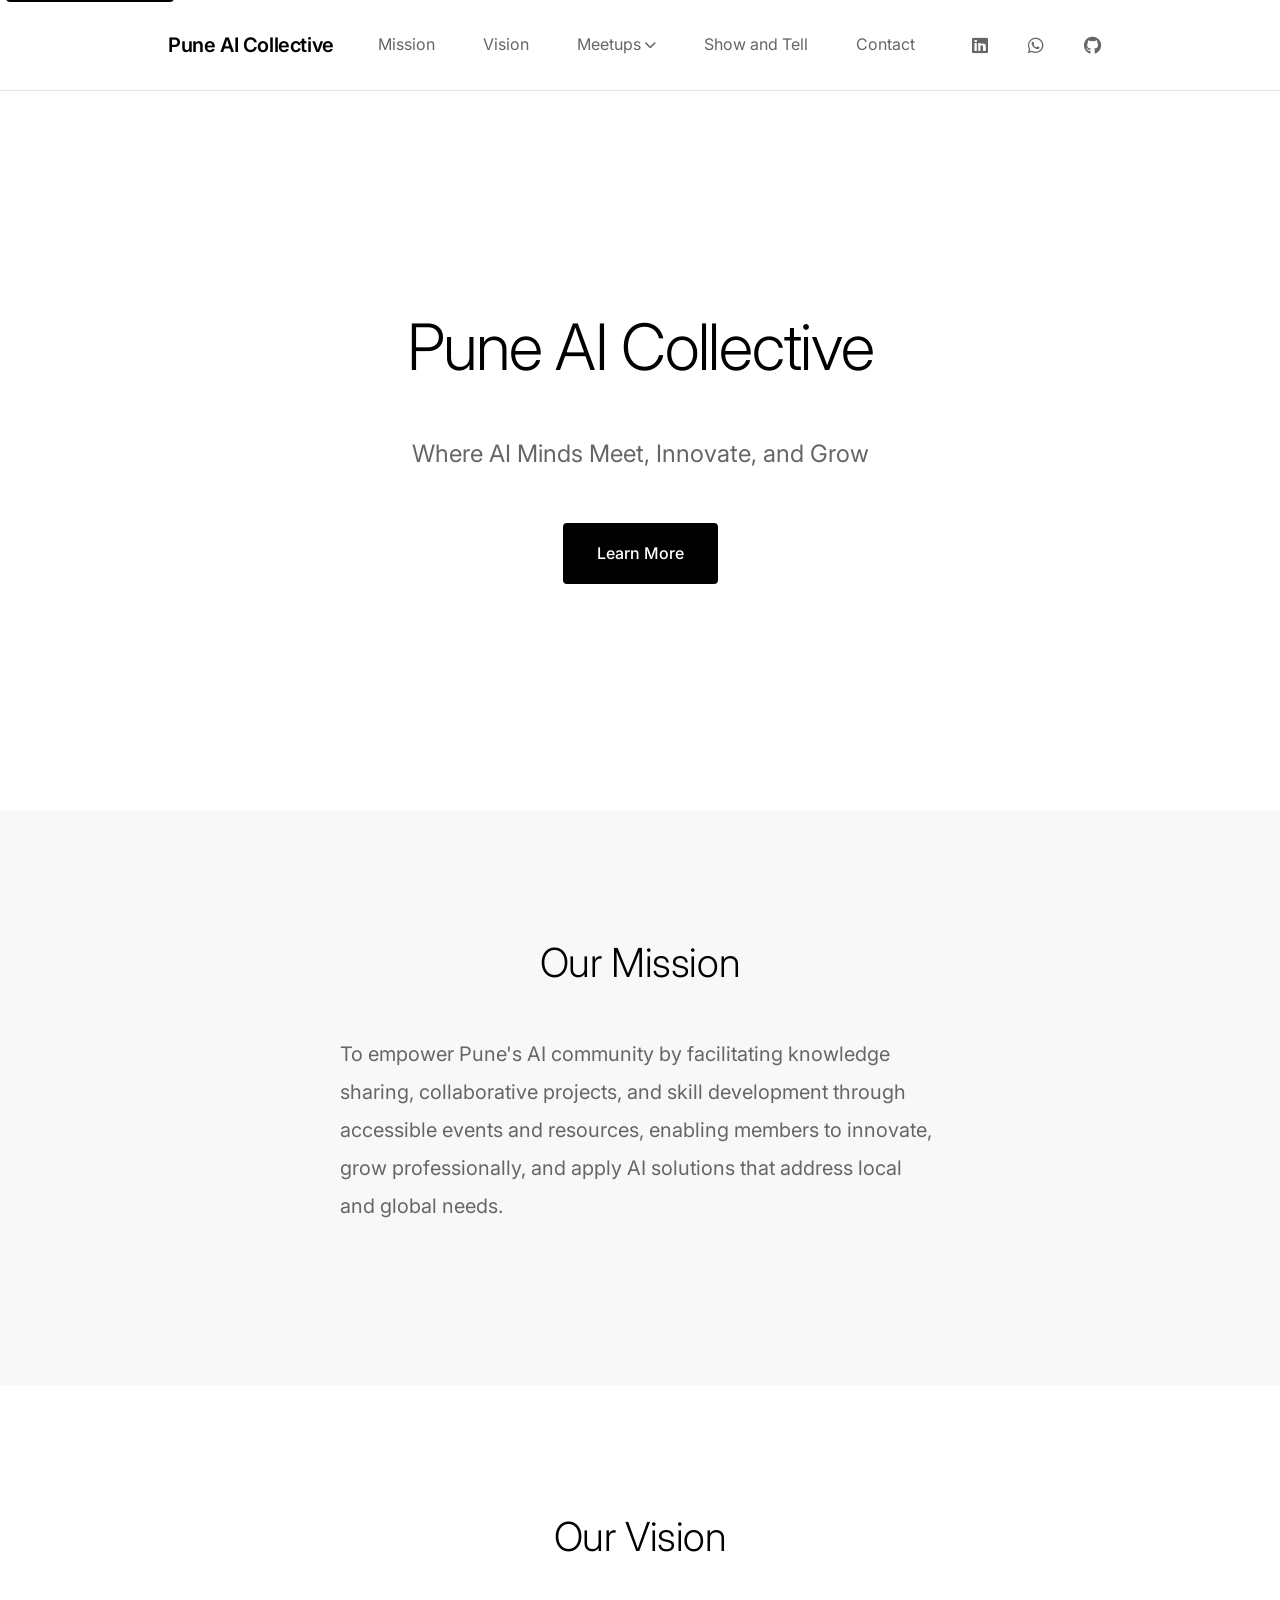
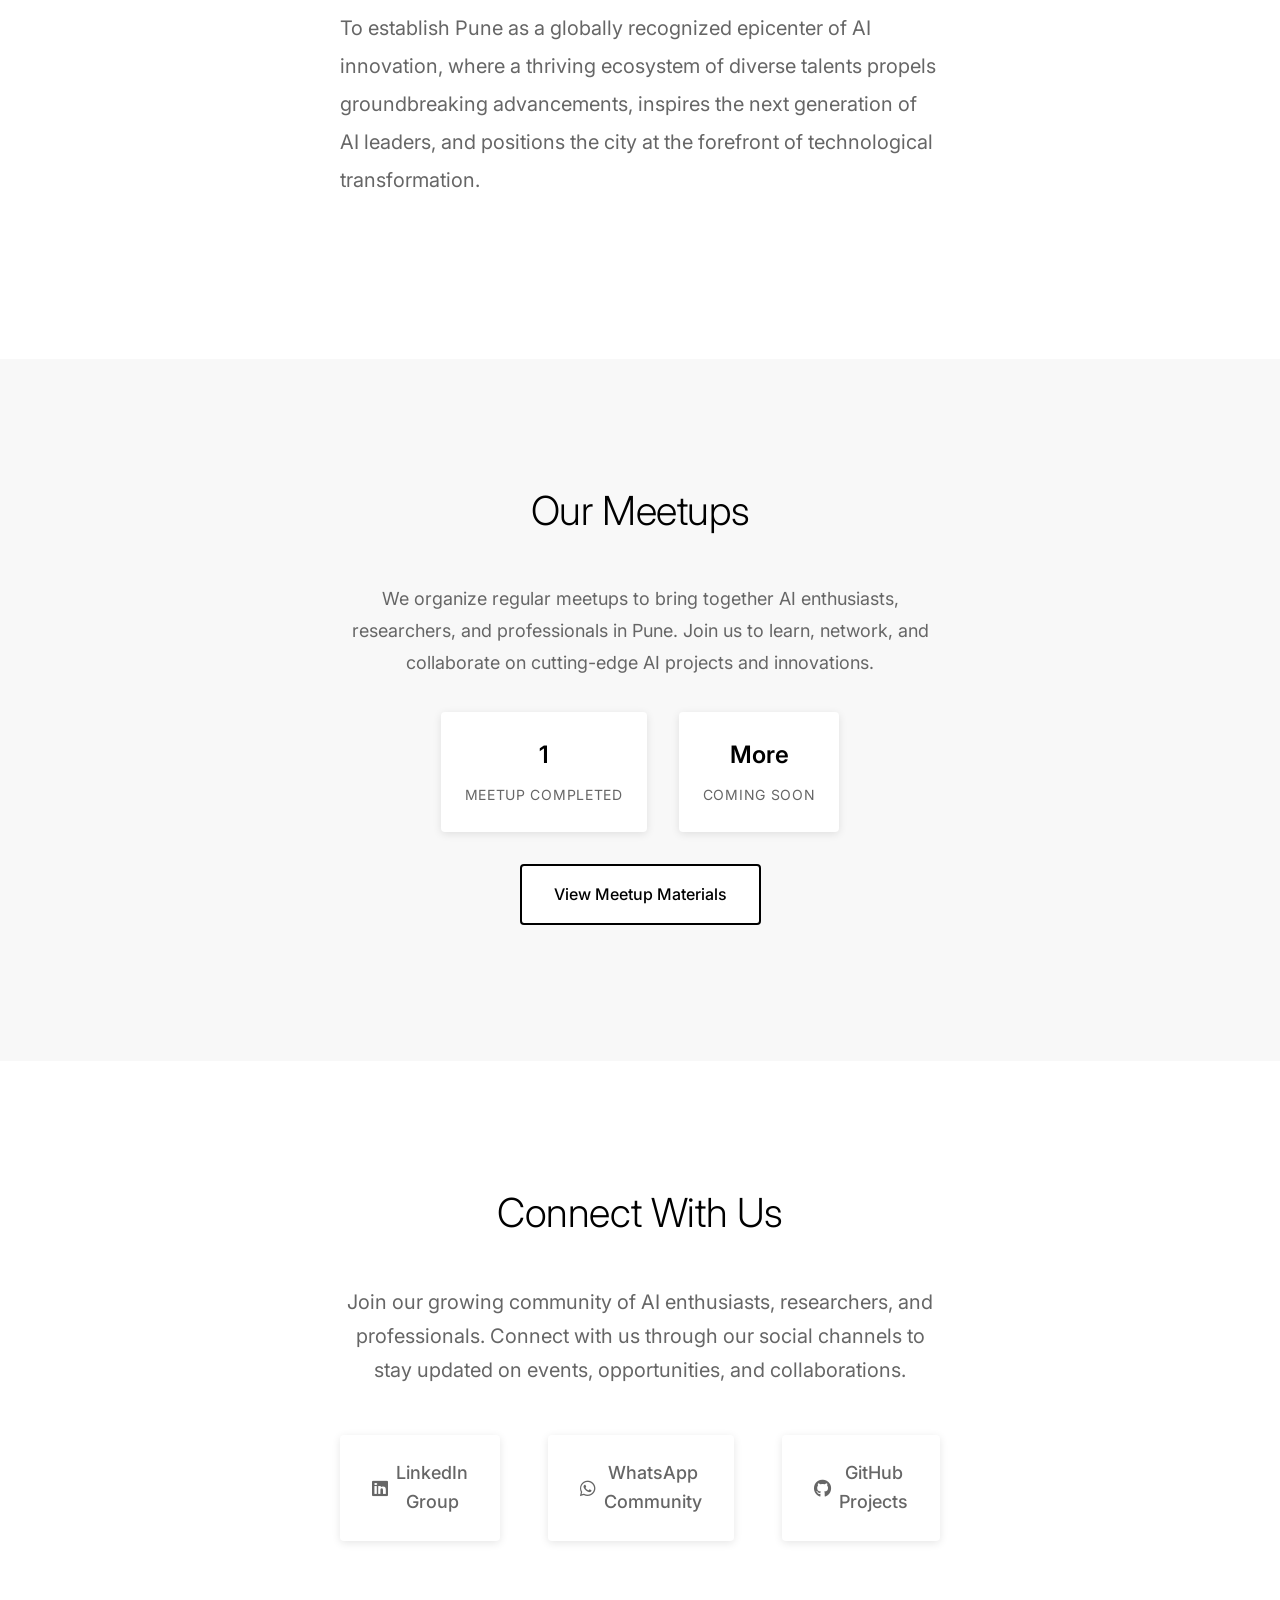
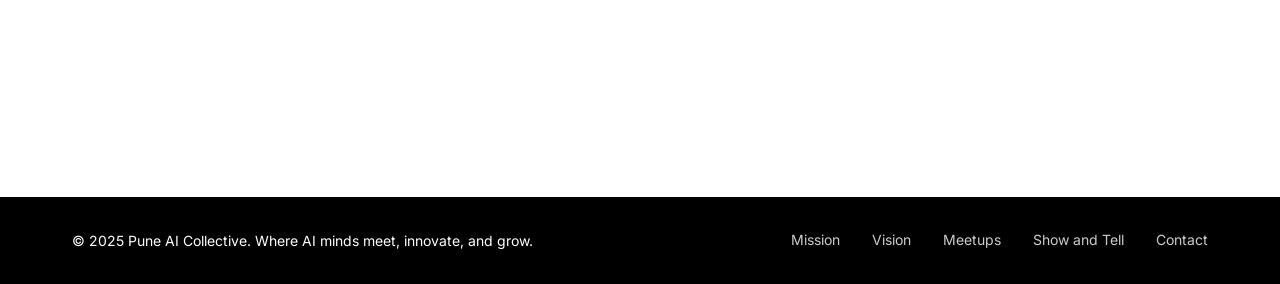
==== index.html @ 864fc9e3 "added show and tell form" ====
<!DOCTYPE html>
<html lang="en">
<head>
    <meta charset="UTF-8">
    <meta name="viewport" content="width=device-width, initial-scale=1.0">
    <title>Pune AI Collective - AI Innovation Community</title>
    <meta name="description" content="Pune AI Collective - Where AI minds meet, innovate, and grow. Join our community for knowledge sharing, collaborative projects, and skill development in artificial intelligence.">
    <meta name="keywords" content="AI, Artificial Intelligence, Pune, Community, Innovation, Technology, Machine Learning">
    <meta name="author" content="Pune AI Collective">
    
    <!-- Open Graph meta tags for social media sharing -->
    <meta property="og:title" content="Pune AI Collective - AI Innovation Community">
    <meta property="og:description" content="Where AI minds meet, innovate, and grow. Join Pune's AI community for knowledge sharing, collaborative projects, and skill development.">
    <meta property="og:type" content="website">
    <meta property="og:url" content="https://puneaicollective.org">
    
    <!-- Twitter Card meta tags -->
    <meta name="twitter:card" content="summary">
    <meta name="twitter:title" content="Pune AI Collective - AI Innovation Community">
    <meta name="twitter:description" content="Where AI minds meet, innovate, and grow. Join Pune's AI community for knowledge sharing, collaborative projects, and skill development.">
    
    <!-- Preconnect to external resources for performance -->
    <link rel="preconnect" href="https://fonts.googleapis.com">
    <link rel="preconnect" href="https://fonts.gstatic.com" crossorigin>
    <link rel="preconnect" href="https://cdnjs.cloudflare.com">
    
    <!-- Google Fonts - Helvetica-like typography -->
    <link href="https://fonts.googleapis.com/css2?family=Inter:wght@300;400;500;600&display=swap" rel="stylesheet">
    
    <!-- Font Awesome for social media icons -->
    <link rel="stylesheet" href="https://cdnjs.cloudflare.com/ajax/libs/font-awesome/6.0.0/css/all.min.css" 
          integrity="sha512-9usAa10IRO0HhonpyAIVpjrylPvoDwiPUiKdWk5t3PyolY1cOd4DSE0Ga+ri4AuTroPR5aQvXU9xC6qOPnzFeg==" 
          crossorigin="anonymous" referrerpolicy="no-referrer">
    
    <!-- Custom stylesheets -->
    <link rel="stylesheet" href="css/styles.css">
    <link rel="stylesheet" href="css/responsive.css">
    <link rel="stylesheet" href="css/animations.css">
</head>
<body>
    <!-- Skip to main content link for accessibility -->
    <a href="#main-content" class="skip-link">Skip to main content</a>
    
    <!-- Navigation -->
    <nav class="navbar" role="navigation" aria-label="Main navigation">
        <div class="nav-container">
            <div class="nav-brand">
                <a href="#home" class="nav-logo" aria-label="Pune AI Collective Home">
                    Pune AI Collective
                </a>
            </div>
            
            <!-- Mobile menu toggle -->
            <button class="mobile-menu-toggle" 
                    aria-label="Toggle mobile menu" 
                    aria-expanded="false"
                    aria-controls="nav-menu">
                <span class="hamburger-line"></span>
                <span class="hamburger-line"></span>
                <span class="hamburger-line"></span>
            </button>
            
            <!-- Navigation menu -->
            <ul class="nav-menu" id="nav-menu" role="menubar">
                <li class="nav-item" role="none">
                    <a href="#mission" class="nav-link" role="menuitem">Mission</a>
                </li>
                <li class="nav-item" role="none">
                    <a href="#vision" class="nav-link" role="menuitem">Vision</a>
                </li>
                <li class="nav-item has-dropdown" role="none">
                    <a href="#meetups" class="nav-link" role="menuitem" aria-expanded="false" aria-haspopup="true">
                        Meetups
                        <i class="fas fa-chevron-down dropdown-arrow" aria-hidden="true"></i>
                    </a>
                    <ul class="dropdown-menu" role="menu" aria-label="Meetups submenu">
                        <li class="dropdown-item" role="none">
                            <a href="#meetups" class="dropdown-link" role="menuitem">All Meetups</a>
                        </li>
                        <li class="dropdown-item" role="none">
                            <a href="assets/Monsoon-meetup-blog.pdf" class="dropdown-link" role="menuitem" target="_blank" rel="noopener noreferrer">
                                Monsoon Meetup Blog
                                <i class="fas fa-external-link-alt" aria-hidden="true"></i>
                            </a>
                        </li>
                    </ul>
                </li>
                <li class="nav-item" role="none">
                    <a href="show-and-tell.html" class="nav-link" role="menuitem">Show and Tell</a>
                </li>
                <li class="nav-item" role="none">
                    <a href="#contact" class="nav-link" role="menuitem">Contact</a>
                </li>
            </ul>
            
            <!-- Social media links -->
            <div class="social-icons" role="complementary" aria-label="Social media links">
                <a href="https://www.linkedin.com/groups/11802260/" 
                   target="_blank" 
                   rel="noopener noreferrer"
                   class="social-icon linkedin-icon" 
                   aria-label="Join our LinkedIn group (opens in new tab)">
                    <i class="fab fa-linkedin" aria-hidden="true"></i>
                </a>
                <a href="https://chat.whatsapp.com/JKVSE67goMv2baHH4RYkDl" 
                   target="_blank" 
                   rel="noopener noreferrer"
                   class="social-icon whatsapp-icon" 
                   aria-label="Join our WhatsApp group (opens in new tab)">
                    <i class="fab fa-whatsapp" aria-hidden="true"></i>
                </a>
                <a href="https://github.com/pune-ai-collective" 
                   target="_blank" 
                   rel="noopener noreferrer"
                   class="social-icon github-icon" 
                   aria-label="Visit our GitHub organization (opens in new tab)">
                    <i class="fab fa-github" aria-hidden="true"></i>
                </a>
            </div>
        </div>
    </nav>
    
    <!-- Main content -->
    <main id="main-content" role="main">
        <!-- Hero section -->
        <section class="hero-section" id="home" aria-labelledby="hero-heading">
            <div class="hero-container">
                <h1 id="hero-heading" class="hero-title">
                    Pune AI Collective
                </h1>
                <p class="hero-subtitle">
                    Where AI Minds Meet, Innovate, and Grow
                </p>
                <div class="hero-cta">
                    <a href="#mission" class="cta-button primary" aria-describedby="mission-description">
                        Learn More
                    </a>
                </div>
            </div>
        </section>
        
        <!-- Mission section -->
        <section class="content-section mission-section" id="mission" aria-labelledby="mission-heading">
            <div class="section-container">
                <header class="section-header">
                    <h2 id="mission-heading" class="section-title">Our Mission</h2>
                </header>
                <div class="section-content">
                    <p class="mission-text" id="mission-description">
                        To empower Pune's AI community by facilitating knowledge sharing, collaborative projects, and skill development through accessible events and resources, enabling members to innovate, grow professionally, and apply AI solutions that address local and global needs.
                    </p>
                </div>
            </div>
        </section>
        
        <!-- Vision section -->
        <section class="content-section vision-section" id="vision" aria-labelledby="vision-heading">
            <div class="section-container">
                <header class="section-header">
                    <h2 id="vision-heading" class="section-title">Our Vision</h2>
                </header>
                <div class="section-content">
                    <p class="vision-text">
                        To establish Pune as a globally recognized epicenter of AI innovation, where a thriving ecosystem of diverse talents propels groundbreaking advancements, inspires the next generation of AI leaders, and positions the city at the forefront of technological transformation.
                    </p>
                </div>
            </div>
        </section>
        
        <!-- Meetups section -->
        <section class="content-section meetups-section" id="meetups" aria-labelledby="meetups-heading">
            <div class="section-container">
                <header class="section-header">
                    <h2 id="meetups-heading" class="section-title">Our Meetups</h2>
                </header>
                <div class="section-content">
                    <p class="meetups-text">
                        We organize regular meetups to bring together AI enthusiasts, researchers, and professionals in Pune. Join us to learn, network, and collaborate on cutting-edge AI projects and innovations.
                    </p>
                    <div class="meetups-info">
                        <div class="meetup-stats">
                            <div class="stat-item">
                                <span class="stat-number">1</span>
                                <span class="stat-label">Meetup Completed</span>
                            </div>
                            <div class="stat-item">
                                <span class="stat-number">More</span>
                                <span class="stat-label">Coming Soon</span>
                            </div>
                        </div>
                        <div class="meetup-cta">
                            <a href="https://github.com/pune-ai-collective" 
                               target="_blank" 
                               rel="noopener noreferrer"
                               class="cta-button secondary" 
                               aria-label="View our meetup materials on GitHub (opens in new tab)">
                                View Meetup Materials
                            </a>
                        </div>
                    </div>
                </div>
            </div>
        </section>
        
        <!-- Contact section -->
        <section class="content-section contact-section" id="contact" aria-labelledby="contact-heading">
            <div class="section-container">
                <header class="section-header">
                    <h2 id="contact-heading" class="section-title">Connect With Us</h2>
                </header>
                <div class="section-content">
                    <p class="contact-text">
                        Join our growing community of AI enthusiasts, researchers, and professionals. Connect with us through our social channels to stay updated on events, opportunities, and collaborations.
                    </p>
                    <div class="contact-links">
                        <a href="https://www.linkedin.com/groups/11802260/" 
                           target="_blank" 
                           rel="noopener noreferrer"
                           class="contact-link linkedin-link" 
                           aria-label="Join our LinkedIn group (opens in new tab)">
                            <i class="fab fa-linkedin" aria-hidden="true"></i>
                            <span>LinkedIn Group</span>
                        </a>
                        <a href="https://chat.whatsapp.com/JKVSE67goMv2baHH4RYkDl" 
                           target="_blank" 
                           rel="noopener noreferrer"
                           class="contact-link whatsapp-link" 
                           aria-label="Join our WhatsApp group (opens in new tab)">
                            <i class="fab fa-whatsapp" aria-hidden="true"></i>
                            <span>WhatsApp Community</span>
                        </a>
                        <a href="https://github.com/pune-ai-collective" 
                           target="_blank" 
                           rel="noopener noreferrer"
                           class="contact-link github-link" 
                           aria-label="Visit our GitHub organization (opens in new tab)">
                            <i class="fab fa-github" aria-hidden="true"></i>
                            <span>GitHub Projects</span>
                        </a>
                    </div>
                </div>
            </div>
        </section>
    </main>
    
    <!-- Footer -->
    <footer class="site-footer" role="contentinfo">
        <div class="footer-container">
            <div class="footer-content">
                <p class="footer-text">
                    &copy; 2025 Pune AI Collective. Where AI minds meet, innovate, and grow.
                </p>
                <div class="footer-links">
                    <a href="#mission" class="footer-link">Mission</a>
                    <a href="#vision" class="footer-link">Vision</a>
                    <a href="#meetups" class="footer-link">Meetups</a>
                    <a href="show-and-tell.html" class="footer-link">Show and Tell</a>
                    <a href="#contact" class="footer-link">Contact</a>
                </div>
            </div>
        </div>
    </footer>
    
    <!-- JavaScript files loaded at end for performance -->
    <script src="js/main.js"></script>
    <script src="js/navigation.js"></script>
    <script src="js/social-integration.js"></script>
</body>
</html>
---- css/styles.css ----
/* Pune AI Collective - Main Stylesheet
   Inspired by Zara's minimalist design language
   Features: Clean lines, ample white space, Helvetica typography
*/

/* CSS Custom Properties for consistent theming */
:root {
    /* Colors - Zara-inspired neutral palette */
    --primary-color: #000000;
    --secondary-color: #666666;
    --background-color: #ffffff;
    --accent-color: #f8f8f8;
    --border-color: #e5e5e5;
    --text-light: #999999;
    
    /* Social media brand colors */
    --linkedin-color: #0077b5;
    --whatsapp-color: #25d366;
    
    /* Typography - Helvetica-inspired modern font stack */
    --font-primary: 'Inter', 'Helvetica Neue', Helvetica, Arial, sans-serif;
    --font-weight-light: 300;
    --font-weight-normal: 400;
    --font-weight-medium: 500;
    --font-weight-semibold: 600;
    
    /* Font sizes with modular scale */
    --font-size-small: 0.875rem;     /* 14px */
    --font-size-base: 1rem;          /* 16px */
    --font-size-large: 1.125rem;     /* 18px */
    --font-size-xl: 1.25rem;         /* 20px */
    --font-size-xxl: 1.5rem;         /* 24px */
    --font-size-hero: 2.5rem;        /* 40px */
    --font-size-title: 2rem;         /* 32px */
    
    /* Spacing with consistent rhythm */
    --spacing-xs: 0.25rem;    /* 4px */
    --spacing-sm: 0.5rem;     /* 8px */
    --spacing-md: 1rem;       /* 16px */
    --spacing-lg: 1.5rem;     /* 24px */
    --spacing-xl: 2rem;       /* 32px */
    --spacing-xxl: 3rem;      /* 48px */
    --spacing-huge: 4rem;     /* 64px */
    
    /* Layout and containers */
    --container-max-width: 1200px;
    --content-max-width: 800px;
    --border-radius: 0.25rem;
    --transition-speed: 0.3s;
    --transition-timing: cubic-bezier(0.4, 0, 0.2, 1);
    
    /* Z-index scale */
    --z-navigation: 100;
    --z-modal: 1000;
}

/* CSS Reset and Foundation */
*,
*::before,
*::after {
    margin: 0;
    padding: 0;
    box-sizing: border-box;
}

html {
    font-size: 16px;
    scroll-behavior: smooth;
    -webkit-text-size-adjust: 100%;
    -moz-text-size-adjust: 100%;
    text-size-adjust: 100%;
}

body {
    font-family: var(--font-primary);
    font-size: var(--font-size-base);
    font-weight: var(--font-weight-normal);
    line-height: 1.6;
    color: var(--primary-color);
    background-color: var(--background-color);
    -webkit-font-smoothing: antialiased;
    -moz-osx-font-smoothing: grayscale;
}

/* Skip link for accessibility */
.skip-link {
    position: absolute;
    top: -40px;
    left: 6px;
    background: var(--primary-color);
    color: var(--background-color);
    padding: 8px;
    text-decoration: none;
    z-index: var(--z-modal);
    border-radius: var(--border-radius);
}

.skip-link:focus {
    top: 6px;
}

/* Typography */
h1, h2, h3, h4, h5, h6 {
    font-weight: var(--font-weight-light);
    line-height: 1.2;
    margin-bottom: var(--spacing-md);
    color: var(--primary-color);
}

h1 {
    font-size: var(--font-size-hero);
    font-weight: var(--font-weight-light);
}

h2 {
    font-size: var(--font-size-title);
    font-weight: var(--font-weight-light);
}

p {
    margin-bottom: var(--spacing-md);
    color: var(--secondary-color);
    font-size: var(--font-size-large);
    line-height: 1.7;
}

/* Links */
a {
    color: var(--primary-color);
    text-decoration: none;
    transition: all var(--transition-speed) var(--transition-timing);
}

a:hover,
a:focus {
    color: var(--secondary-color);
}

/* Lists */
ul, ol {
    list-style: none;
}

/* Images */
img {
    max-width: 100%;
    height: auto;
    display: block;
}

/* Navigation */
.navbar {
    position: sticky;
    top: 0;
    background-color: var(--background-color);
    border-bottom: 1px solid var(--border-color);
    z-index: var(--z-navigation);
    padding: var(--spacing-md) 0;
}

.nav-container {
    max-width: var(--container-max-width);
    margin: 0 auto;
    padding: 0 var(--spacing-xl);
    display: flex;
    justify-content: space-between;
    align-items: center;
}

.nav-brand .nav-logo {
    font-size: var(--font-size-xl);
    font-weight: var(--font-weight-semibold);
    color: var(--primary-color);
    letter-spacing: -0.02em;
}

.nav-logo:hover,
.nav-logo:focus {
    color: var(--primary-color);
    opacity: 0.8;
}

/* Navigation menu */
.nav-menu {
    display: flex;
    align-items: center;
    gap: var(--spacing-xl);
}

.nav-link {
    font-size: var(--font-size-base);
    font-weight: var(--font-weight-normal);
    color: var(--secondary-color);
    padding: var(--spacing-sm) 0;
    position: relative;
    display: flex;
    align-items: center;
    gap: var(--spacing-xs);
}

.nav-link:hover,
.nav-link:focus,
.nav-link.active {
    color: var(--primary-color);
}

/* Dropdown navigation */
.nav-item.has-dropdown {
    position: relative;
}

.dropdown-arrow {
    font-size: 0.75rem;
    transition: transform var(--transition-speed) var(--transition-timing);
}

.nav-item.has-dropdown:hover .dropdown-arrow,
.nav-item.has-dropdown.active .dropdown-arrow {
    transform: rotate(180deg);
}

.dropdown-menu {
    position: absolute;
    top: 100%;
    left: 0;
    background-color: var(--background-color);
    border: 1px solid var(--border-color);
    border-radius: var(--border-radius);
    box-shadow: 0 4px 12px rgba(0, 0, 0, 0.15);
    min-width: 200px;
    z-index: 1000;
    opacity: 0;
    visibility: hidden;
    transform: translateY(-10px);
    transition: all var(--transition-speed) var(--transition-timing);
    padding: var(--spacing-sm) 0;
}

.nav-item.has-dropdown:hover .dropdown-menu,
.nav-item.has-dropdown.active .dropdown-menu {
    opacity: 1;
    visibility: visible;
    transform: translateY(0);
}

.dropdown-item {
    display: block;
}

.dropdown-link {
    display: flex;
    align-items: center;
    justify-content: space-between;
    padding: var(--spacing-sm) var(--spacing-md);
    color: var(--secondary-color);
    font-size: var(--font-size-base);
    text-decoration: none;
    transition: all var(--transition-speed) var(--transition-timing);
    border-bottom: 1px solid transparent;
}

.dropdown-link:hover,
.dropdown-link:focus {
    color: var(--primary-color);
    background-color: var(--accent-color);
}

.dropdown-link i {
    font-size: 0.75rem;
    opacity: 0.7;
}

/* Mobile menu toggle */
.mobile-menu-toggle {
    display: none;
    flex-direction: column;
    background: none;
    border: none;
    cursor: pointer;
    padding: var(--spacing-sm);
    gap: var(--spacing-xs);
}

.hamburger-line {
    width: 20px;
    height: 2px;
    background-color: var(--primary-color);
    transition: all var(--transition-speed) var(--transition-timing);
}

/* Social icons in navigation */
.social-icons {
    display: flex;
    align-items: center;
    gap: var(--spacing-md);
}

.social-icon {
    width: 40px;
    height: 40px;
    display: flex;
    align-items: center;
    justify-content: center;
    color: var(--secondary-color);
    font-size: var(--font-size-large);
    border-radius: var(--border-radius);
    transition: all var(--transition-speed) var(--transition-timing);
}

.social-icon:hover,
.social-icon:focus {
    transform: translateY(-2px);
}

.linkedin-icon:hover,
.linkedin-icon:focus {
    color: var(--linkedin-color);
}

.whatsapp-icon:hover,
.whatsapp-icon:focus {
    color: var(--whatsapp-color);
}

.github-icon:hover,
.github-icon:focus {
    color: #333333;
}

/* Main content layout */
main {
    min-height: calc(100vh - 200px);
}

/* Hero section */
.hero-section {
    padding: var(--spacing-huge) var(--spacing-xl);
    background-color: var(--background-color);
    text-align: center;
    min-height: 60vh;
    display: flex;
    align-items: center;
    justify-content: center;
}

.hero-container {
    max-width: var(--content-max-width);
    margin: 0 auto;
}

.hero-title {
    font-size: var(--font-size-hero);
    font-weight: var(--font-weight-light);
    color: var(--primary-color);
    margin-bottom: var(--spacing-lg);
    letter-spacing: -0.02em;
}

.hero-subtitle {
    font-size: var(--font-size-xl);
    color: var(--secondary-color);
    margin-bottom: var(--spacing-xl);
    font-weight: var(--font-weight-normal);
}

.hero-cta {
    margin-top: var(--spacing-xl);
}

.cta-button {
    display: inline-block;
    padding: var(--spacing-md) var(--spacing-xl);
    background-color: var(--primary-color);
    color: var(--background-color);
    font-size: var(--font-size-base);
    font-weight: var(--font-weight-medium);
    border-radius: var(--border-radius);
    transition: all var(--transition-speed) var(--transition-timing);
    border: 2px solid var(--primary-color);
}

.cta-button:hover,
.cta-button:focus {
    background-color: var(--background-color);
    color: var(--primary-color);
    transform: translateY(-1px);
    box-shadow: 0 4px 12px rgba(0, 0, 0, 0.1);
}

.cta-button.secondary {
    background-color: var(--background-color);
    color: var(--primary-color);
    border: 2px solid var(--primary-color);
}

.cta-button.secondary:hover,
.cta-button.secondary:focus {
    background-color: var(--primary-color);
    color: var(--background-color);
}

/* Content sections */
.content-section {
    padding: var(--spacing-huge) var(--spacing-xl);
}

.content-section:nth-child(even) {
    background-color: var(--accent-color);
}

.section-container {
    max-width: var(--content-max-width);
    margin: 0 auto;
    text-align: center;
}

.section-header {
    margin-bottom: var(--spacing-xl);
}

.section-title {
    font-size: var(--font-size-title);
    font-weight: var(--font-weight-light);
    color: var(--primary-color);
    margin-bottom: var(--spacing-lg);
    letter-spacing: -0.01em;
}

.section-content {
    max-width: 600px;
    margin: 0 auto;
}

/* Mission and Vision text styling */
.mission-text,
.vision-text {
    font-size: var(--font-size-large);
    line-height: 1.8;
    color: var(--secondary-color);
    text-align: left;
    margin-bottom: var(--spacing-xl);
}

/* Meetups text styling */
.meetups-text {
    font-size: var(--font-size-large);
    line-height: 1.8;
    color: var(--secondary-color);
    text-align: center;
    margin-bottom: var(--spacing-xl);
}

/* Meetup stats */
.meetups-info {
    margin-top: var(--spacing-xl);
}

.meetup-stats {
    display: flex;
    justify-content: center;
    gap: var(--spacing-xl);
    margin-bottom: var(--spacing-xl);
}

.stat-item {
    text-align: center;
    padding: var(--spacing-lg);
    background-color: var(--background-color);
    border-radius: var(--border-radius);
    box-shadow: 0 2px 8px rgba(0, 0, 0, 0.1);
    min-width: 120px;
}

.stat-number {
    display: block;
    font-size: var(--font-size-xxl);
    font-weight: var(--font-weight-semibold);
    color: var(--primary-color);
    margin-bottom: var(--spacing-sm);
}

.stat-label {
    font-size: var(--font-size-small);
    color: var(--secondary-color);
    text-transform: uppercase;
    letter-spacing: 0.05em;
}

.meetup-cta {
    text-align: center;
}

/* Contact section */
.contact-text {
    text-align: center;
    margin-bottom: var(--spacing-xl);
}

.contact-links {
    display: flex;
    justify-content: center;
    gap: var(--spacing-xl);
    margin-top: var(--spacing-xl);
}

.contact-link {
    display: flex;
    align-items: center;
    gap: var(--spacing-sm);
    padding: var(--spacing-md) var(--spacing-lg);
    background-color: var(--background-color);
    color: var(--secondary-color);
    border-radius: var(--border-radius);
    box-shadow: 0 2px 8px rgba(0, 0, 0, 0.1);
    transition: all var(--transition-speed) var(--transition-timing);
    font-weight: var(--font-weight-medium);
}

.contact-link:hover,
.contact-link:focus {
    transform: translateY(-2px);
    box-shadow: 0 4px 16px rgba(0, 0, 0, 0.15);
}

.linkedin-link:hover,
.linkedin-link:focus {
    color: var(--linkedin-color);
}

.whatsapp-link:hover,
.whatsapp-link:focus {
    color: var(--whatsapp-color);
}

.github-link:hover,
.github-link:focus {
    color: #333333;
}

/* Footer */
.site-footer {
    background-color: var(--primary-color);
    color: var(--background-color);
    padding: var(--spacing-xl);
    margin-top: var(--spacing-huge);
}

.footer-container {
    max-width: var(--container-max-width);
    margin: 0 auto;
    padding: 0 var(--spacing-xl);
}

.footer-content {
    display: flex;
    justify-content: space-between;
    align-items: center;
    flex-wrap: wrap;
    gap: var(--spacing-lg);
}

.footer-text {
    color: var(--background-color);
    font-size: var(--font-size-small);
    margin-bottom: 0;
}

.footer-links {
    display: flex;
    gap: var(--spacing-lg);
}

.footer-link {
    color: var(--background-color);
    font-size: var(--font-size-small);
    opacity: 0.8;
    transition: opacity var(--transition-speed) var(--transition-timing);
}

.footer-link:hover,
.footer-link:focus {
    color: var(--background-color);
    opacity: 1;
}

/* Focus styles for accessibility */
*:focus {
    outline: 2px solid var(--primary-color);
    outline-offset: 2px;
}

/* Print styles */
@media print {
    .navbar,
    .hero-cta,
    .contact-links,
    .social-icons,
    .site-footer {
        display: none;
    }
    
    .hero-section,
    .content-section {
        page-break-inside: avoid;
    }
    
    body {
        font-size: 12pt;
        line-height: 1.4;
    }
}
---- css/responsive.css ----
/* Pune AI Collective - Responsive Stylesheet
   Mobile-first approach with progressive enhancement
   Breakpoints: Mobile (320px+), Tablet (768px+), Desktop (1024px+), Large (1200px+)
*/

/* Base styles are mobile-first in styles.css */
/* This file contains media queries for larger screens */

/* Small mobile devices (320px and up) - Base styles handled in styles.css */

/* Large mobile devices and small tablets (480px and up) */
@media screen and (min-width: 30rem) {
    :root {
        --font-size-hero: 2.75rem;     /* Slightly larger hero text */
        --font-size-title: 2.25rem;    /* Larger section titles */
        --spacing-huge: 5rem;          /* More generous spacing */
    }
    
    .hero-title {
        font-size: var(--font-size-hero);
    }
    
    .section-title {
        font-size: var(--font-size-title);
    }
    
    .contact-links {
        flex-direction: row;
        justify-content: center;
        gap: var(--spacing-xl);
    }
}

/* Tablets (768px and up) */
@media screen and (min-width: 48rem) {
    :root {
        --font-size-hero: 3.5rem;      /* Large hero text */
        --font-size-title: 2.5rem;     /* Large section titles */
        --spacing-huge: 6rem;          /* Even more generous spacing */
    }
    
    /* Navigation adjustments for tablet */
    .nav-container {
        padding: 0 var(--spacing-xxl);
    }
    
    .nav-menu {
        gap: var(--spacing-xxl);
    }
    
    /* Hero section adjustments */
    .hero-section {
        padding: var(--spacing-huge) var(--spacing-xxl);
        min-height: 70vh;
    }
    
    .hero-title {
        font-size: var(--font-size-hero);
        margin-bottom: var(--spacing-xl);
    }
    
    /* Content sections */
    .content-section {
        padding: var(--spacing-huge) var(--spacing-xxl);
    }
    
    .section-container {
        max-width: 700px;
    }
    
    /* Mission and vision text - better typography for larger screens */
    .mission-text,
    .vision-text {
        font-size: var(--font-size-xl);
        line-height: 1.8;
    }
    
    /* Contact links - better spacing */
    .contact-links {
        gap: var(--spacing-xxl);
    }
    
    .contact-link {
        padding: var(--spacing-lg) var(--spacing-xl);
        font-size: var(--font-size-large);
    }
    
    /* Footer adjustments */
    .footer-content {
        justify-content: space-between;
        text-align: left;
    }
    
    .footer-links {
        gap: var(--spacing-xl);
    }
}

/* Small desktops (1024px and up) */
@media screen and (min-width: 64rem) {
    :root {
        --font-size-hero: 4rem;        /* Maximum hero text size */
        --spacing-huge: 8rem;          /* Maximum spacing */
    }
    
    /* Navigation for desktop */
    .navbar {
        padding: var(--spacing-lg) 0;
    }
    
    .nav-container {
        padding: 0 var(--spacing-huge);
    }
    
    /* Hero section for desktop */
    .hero-section {
        padding: var(--spacing-huge);
        min-height: 80vh;
    }
    
    .hero-container {
        max-width: var(--content-max-width);
    }
    
    .hero-title {
        font-size: var(--font-size-hero);
        margin-bottom: var(--spacing-xxl);
    }
    
    .hero-subtitle {
        font-size: var(--font-size-xxl);
        margin-bottom: var(--spacing-xxl);
    }
    
    /* Content sections for desktop */
    .content-section {
        padding: var(--spacing-huge);
    }
    
    .section-container {
        max-width: var(--content-max-width);
    }
    
    .section-header {
        margin-bottom: var(--spacing-xxl);
    }
    
    /* Enhanced typography for desktop */
    .mission-text,
    .vision-text {
        font-size: var(--font-size-xl);
        line-height: 1.9;
        max-width: 650px;
        margin-left: auto;
        margin-right: auto;
    }
    
    /* Better contact section layout */
    .contact-text {
        font-size: var(--font-size-xl);
        max-width: 600px;
        margin: 0 auto var(--spacing-xxl);
    }
    
    /* Enhanced hover effects for desktop */
    .cta-button:hover,
    .cta-button:focus {
        box-shadow: 0 6px 20px rgba(0, 0, 0, 0.15);
        transform: translateY(-2px);
    }
    
    .contact-link:hover,
    .contact-link:focus {
        box-shadow: 0 6px 24px rgba(0, 0, 0, 0.2);
        transform: translateY(-3px);
    }
}

/* Large desktops (1200px and up) */
@media screen and (min-width: 75rem) {
    /* Container adjustments for very large screens */
    .nav-container,
    .footer-container {
        max-width: var(--container-max-width);
    }
    
    /* Prevent hero from getting too large */
    .hero-section {
        max-width: 1400px;
        margin: 0 auto;
    }
    
    /* Content sections with better max-width */
    .section-container {
        max-width: 900px;
    }
    
    .mission-text,
    .vision-text {
        max-width: 700px;
    }
}

/* Ultra-wide screens (1600px and up) */
@media screen and (min-width: 100rem) {
    /* Prevent content from stretching too wide */
    .hero-section {
        max-width: 1600px;
    }
    
    .content-section {
        max-width: 1600px;
        margin: 0 auto;
    }
}

/* Mobile-specific adjustments */
@media screen and (max-width: 47.9375rem) {
    /* Hide desktop navigation, show mobile menu toggle */
    .mobile-menu-toggle {
        display: flex;
        z-index: calc(var(--z-navigation) + 1);
    }
    
    /* Mobile navigation menu */
    .nav-menu {
        position: fixed;
        top: 0;
        left: 0;
        width: 100%;
        height: 100vh;
        background-color: var(--background-color);
        flex-direction: column;
        justify-content: center;
        align-items: center;
        gap: var(--spacing-xxl);
        transform: translateX(-100%);
        transition: transform var(--transition-speed) var(--transition-timing);
        z-index: var(--z-navigation);
        border-right: 1px solid var(--border-color);
        overflow-y: auto;
        padding: var(--spacing-xxl) var(--spacing-lg);
    }
    
    .nav-menu.is-open {
        transform: translateX(0);
    }
    
    .nav-link {
        font-size: var(--font-size-xl);
        font-weight: var(--font-weight-medium);
    }

    /* Mobile dropdown handling */
    .nav-item.has-dropdown {
        width: 100%;
        text-align: center;
    }

    .dropdown-menu {
        position: static;
        width: 100%;
        background-color: var(--accent-color);
        border: none;
        box-shadow: none;
        transform: none;
        opacity: 0;
        visibility: hidden;
        max-height: 0;
        overflow: hidden;
        transition: all var(--transition-speed) var(--transition-timing);
        margin-top: var(--spacing-md);
    }

    .nav-item.has-dropdown.active .dropdown-menu,
    .nav-item.has-dropdown:hover .dropdown-menu {
        opacity: 1;
        visibility: visible;
        max-height: 200px;
        padding: var(--spacing-md) 0;
    }

    .dropdown-link {
        justify-content: center;
        gap: var(--spacing-sm);
        font-size: var(--font-size-large);
        padding: var(--spacing-md);
    }
    
    /* Adjust social icons for mobile */
    .social-icons {
        position: fixed;
        bottom: var(--spacing-xxl);
        left: 50%;
        transform: translateX(-50%);
        z-index: calc(var(--z-navigation) + 1);
        background-color: var(--background-color);
        padding: var(--spacing-md);
        border-radius: var(--border-radius);
        box-shadow: 0 4px 12px rgba(0, 0, 0, 0.15);
        opacity: 0;
        visibility: hidden;
        transition: all var(--transition-speed) var(--transition-timing);
    }
    
    .nav-menu.is-open ~ .social-icons {
        opacity: 1;
        visibility: visible;
    }
    
    /* Mobile hamburger animation */
    .mobile-menu-toggle[aria-expanded="true"] .hamburger-line:nth-child(1) {
        transform: translateY(6px) rotate(45deg);
    }
    
    .mobile-menu-toggle[aria-expanded="true"] .hamburger-line:nth-child(2) {
        opacity: 0;
    }
    
    .mobile-menu-toggle[aria-expanded="true"] .hamburger-line:nth-child(3) {
        transform: translateY(-6px) rotate(-45deg);
    }
    
    /* Mobile content adjustments */
    .hero-section {
        padding: var(--spacing-xxl) var(--spacing-lg);
        min-height: 50vh;
    }
    
    .content-section {
        padding: var(--spacing-xxl) var(--spacing-lg);
    }
    
    .section-container {
        max-width: none;
    }
    
    /* Mobile typography adjustments */
    .hero-title {
        font-size: 2.25rem;
        line-height: 1.1;
    }
    
    .hero-subtitle {
        font-size: var(--font-size-large);
    }
    
    .section-title {
        font-size: 1.75rem;
    }
    
    .mission-text,
    .vision-text {
        font-size: var(--font-size-base);
        text-align: center;
    }
    
    /* Mobile meetup stats */
    .meetup-stats {
        flex-direction: column;
        align-items: center;
        gap: var(--spacing-lg);
    }
    
    .stat-item {
        width: 100%;
        max-width: 200px;
    }

    /* Mobile contact links */
    .contact-links {
        flex-direction: column;
        align-items: center;
        gap: var(--spacing-lg);
    }
    
    .contact-link {
        width: 100%;
        max-width: 280px;
        justify-content: center;
        padding: var(--spacing-lg);
    }
    
    /* Mobile footer */
    .footer-content {
        flex-direction: column;
        text-align: center;
        gap: var(--spacing-md);
    }
    
    .footer-links {
        justify-content: center;
        gap: var(--spacing-md);
    }
}

/* High DPI / Retina displays */
@media screen and (-webkit-min-device-pixel-ratio: 2),
       screen and (min-resolution: 192dpi),
       screen and (min-resolution: 2dppx) {
    /* Enhanced font smoothing for high DPI displays */
    body {
        -webkit-font-smoothing: antialiased;
        -moz-osx-font-smoothing: grayscale;
    }
}

/* Reduced motion preference */
@media (prefers-reduced-motion: reduce) {
    html {
        scroll-behavior: auto;
    }
    
    *,
    *::before,
    *::after {
        animation-duration: 0.01ms !important;
        animation-iteration-count: 1 !important;
        transition-duration: 0.01ms !important;
        scroll-behavior: auto !important;
    }
    
    /* Remove transforms that might cause motion */
    .social-icon:hover,
    .social-icon:focus,
    .cta-button:hover,
    .cta-button:focus,
    .contact-link:hover,
    .contact-link:focus {
        transform: none;
    }
}

/* Dark mode support (if system preference) */
@media (prefers-color-scheme: dark) {
    :root {
        --primary-color: #ffffff;
        --secondary-color: #cccccc;
        --background-color: #1a1a1a;
        --accent-color: #2a2a2a;
        --border-color: #333333;
        --text-light: #888888;
    }
    
    .navbar {
        border-bottom-color: var(--border-color);
    }
    
    .skip-link {
        background: var(--background-color);
        color: var(--primary-color);
    }
    
    .site-footer {
        background-color: #000000;
    }
}

/* Print-specific responsive adjustments */
@media print {
    /* Ensure good print layout regardless of screen size */
    .hero-section,
    .content-section {
        padding: 1rem;
        max-width: none;
    }
    
    .nav-container,
    .section-container,
    .footer-container {
        max-width: none;
        padding: 0;
    }
    
    .hero-title {
        font-size: 2rem;
    }
    
    .section-title {
        font-size: 1.5rem;
    }
    
    .mission-text,
    .vision-text {
        font-size: 1rem;
        line-height: 1.5;
    }
}
---- css/animations.css ----
/* Pune AI Collective - Animations Stylesheet
   Subtle animations and transitions inspired by Zara's minimalist approach
   Performance-first: using transform and opacity only for smooth animations
*/

/* Animation variables */
:root {
    /* Timing functions */
    --ease-out-quart: cubic-bezier(0.25, 1, 0.5, 1);
    --ease-in-out-quart: cubic-bezier(0.76, 0, 0.24, 1);
    --ease-out-expo: cubic-bezier(0.19, 1, 0.22, 1);
    
    /* Animation durations */
    --duration-fast: 0.15s;
    --duration-normal: 0.3s;
    --duration-slow: 0.5s;
    
    /* Animation delays for staggered effects */
    --delay-1: 0.1s;
    --delay-2: 0.2s;
    --delay-3: 0.3s;
}

/* Base animation setup - smooth transitions for interactive elements */
a,
button,
.social-icon,
.nav-link,
.cta-button,
.contact-link {
    transition: all var(--duration-normal) var(--ease-out-quart);
}

/* Page load animations */
.hero-section {
    animation: fadeInUp var(--duration-slow) var(--ease-out-expo) forwards;
}

.hero-title {
    animation: fadeInUp var(--duration-slow) var(--ease-out-expo) var(--delay-1) both;
}

.hero-subtitle {
    animation: fadeInUp var(--duration-slow) var(--ease-out-expo) var(--delay-2) both;
}

.hero-cta {
    animation: fadeInUp var(--duration-slow) var(--ease-out-expo) var(--delay-3) both;
}

/* Navigation animations */
.navbar {
    animation: slideInDown var(--duration-normal) var(--ease-out-quart);
}

.nav-link {
    position: relative;
    overflow: hidden;
}

/* Subtle underline effect for navigation links */
.nav-link::after {
    content: '';
    position: absolute;
    bottom: 0;
    left: 0;
    width: 0;
    height: 1px;
    background-color: var(--primary-color);
    transition: width var(--duration-normal) var(--ease-out-quart);
}

.nav-link:hover::after,
.nav-link:focus::after,
.nav-link.active::after {
    width: 100%;
}

/* Mobile menu animations */
.mobile-menu-toggle {
    transition: transform var(--duration-fast) var(--ease-out-quart);
}

.mobile-menu-toggle:hover {
    transform: scale(1.05);
}

.hamburger-line {
    transform-origin: center;
    transition: all var(--duration-normal) var(--ease-in-out-quart);
}

/* Mobile menu slide animation is in responsive.css */
.nav-menu {
    transition: transform var(--duration-normal) var(--ease-in-out-quart);
}

/* Social icon animations */
.social-icon {
    transform: translateZ(0); /* Force hardware acceleration */
    transition: all var(--duration-normal) var(--ease-out-quart);
}

.social-icon:hover,
.social-icon:focus {
    transform: translateY(-2px) scale(1.1);
}

/* Subtle pulse effect for social icons */
@keyframes subtlePulse {
    0%, 100% {
        opacity: 1;
    }
    50% {
        opacity: 0.8;
    }
}

.social-icon:hover i,
.social-icon:focus i {
    animation: subtlePulse 2s ease-in-out infinite;
}

/* CTA Button animations */
.cta-button {
    transform: translateZ(0);
    transition: all var(--duration-normal) var(--ease-out-quart);
    position: relative;
    overflow: hidden;
}

.cta-button::before {
    content: '';
    position: absolute;
    top: 0;
    left: -100%;
    width: 100%;
    height: 100%;
    background: linear-gradient(90deg, 
        transparent, 
        rgba(255, 255, 255, 0.2), 
        transparent
    );
    transition: left var(--duration-slow) var(--ease-out-quart);
}

.cta-button:hover::before {
    left: 100%;
}

.cta-button:hover,
.cta-button:focus {
    transform: translateY(-2px);
    box-shadow: 0 8px 25px rgba(0, 0, 0, 0.15);
}

.cta-button:active {
    transform: translateY(0);
    transition-duration: var(--duration-fast);
}

/* Contact link animations */
.contact-link {
    transform: translateZ(0);
    transition: all var(--duration-normal) var(--ease-out-quart);
}

.contact-link:hover,
.contact-link:focus {
    transform: translateY(-3px);
    box-shadow: 0 10px 30px rgba(0, 0, 0, 0.15);
}

.contact-link:active {
    transform: translateY(-1px);
    transition-duration: var(--duration-fast);
}

/* Icon bounce animation for contact links */
.contact-link:hover i,
.contact-link:focus i {
    animation: iconBounce var(--duration-normal) var(--ease-out-quart);
}

@keyframes iconBounce {
    0%, 100% {
        transform: translateY(0);
    }
    50% {
        transform: translateY(-2px);
    }
}

/* Section reveal animations */
.content-section {
    opacity: 0;
    transform: translateY(30px);
    transition: all var(--duration-slow) var(--ease-out-expo);
}

.content-section.in-view {
    opacity: 1;
    transform: translateY(0);
}

/* Staggered animation for section elements */
.section-title {
    opacity: 0;
    transform: translateY(20px);
    transition: all var(--duration-slow) var(--ease-out-expo);
}

.section-content {
    opacity: 0;
    transform: translateY(20px);
    transition: all var(--duration-slow) var(--ease-out-expo) var(--delay-1);
}

.content-section.in-view .section-title,
.content-section.in-view .section-content {
    opacity: 1;
    transform: translateY(0);
}

/* Footer animation */
.site-footer {
    animation: fadeIn var(--duration-slow) var(--ease-out-expo);
}

.footer-link {
    transition: all var(--duration-normal) var(--ease-out-quart);
    position: relative;
}

.footer-link::after {
    content: '';
    position: absolute;
    bottom: -2px;
    left: 0;
    width: 0;
    height: 1px;
    background-color: currentColor;
    transition: width var(--duration-normal) var(--ease-out-quart);
}

.footer-link:hover::after,
.footer-link:focus::after {
    width: 100%;
}

/* Keyframe animations */
@keyframes fadeIn {
    from {
        opacity: 0;
    }
    to {
        opacity: 1;
    }
}

@keyframes fadeInUp {
    from {
        opacity: 0;
        transform: translateY(30px);
    }
    to {
        opacity: 1;
        transform: translateY(0);
    }
}

@keyframes slideInDown {
    from {
        transform: translateY(-20px);
        opacity: 0;
    }
    to {
        transform: translateY(0);
        opacity: 1;
    }
}

@keyframes slideInUp {
    from {
        transform: translateY(20px);
        opacity: 0;
    }
    to {
        transform: translateY(0);
        opacity: 1;
    }
}

/* Loading animation for async content */
@keyframes shimmer {
    0% {
        background-position: -200px 0;
    }
    100% {
        background-position: 200px 0;
    }
}

.loading-shimmer {
    background: linear-gradient(90deg, 
        var(--accent-color) 25%, 
        #f0f0f0 50%, 
        var(--accent-color) 75%
    );
    background-size: 200px 100%;
    animation: shimmer 1.5s infinite;
}

/* Focus animations */
*:focus {
    animation: focusPulse 0.3s var(--ease-out-quart);
}

@keyframes focusPulse {
    0% {
        outline-offset: 2px;
    }
    50% {
        outline-offset: 4px;
    }
    100% {
        outline-offset: 2px;
    }
}

/* Scroll-triggered animations */
.scroll-reveal {
    opacity: 0;
    transform: translateY(30px);
    transition: all var(--duration-slow) var(--ease-out-expo);
}

.scroll-reveal.revealed {
    opacity: 1;
    transform: translateY(0);
}

/* Performance optimizations */
.gpu-accelerated {
    transform: translateZ(0);
    backface-visibility: hidden;
    perspective: 1000px;
}

/* Reduced motion media query overrides */
@media (prefers-reduced-motion: reduce) {
    /* Disable animations for users who prefer reduced motion */
    *,
    *::before,
    *::after {
        animation-duration: 0.01ms !important;
        animation-iteration-count: 1 !important;
        transition-duration: 0.01ms !important;
        scroll-behavior: auto !important;
    }
    
    /* Remove transform animations but keep opacity changes */
    .hero-section,
    .hero-title,
    .hero-subtitle,
    .hero-cta,
    .content-section,
    .section-title,
    .section-content {
        transform: none !important;
        animation: none !important;
    }
    
    /* Keep essential focus indicators */
    *:focus {
        animation: none;
        outline: 2px solid var(--primary-color);
        outline-offset: 2px;
    }
    
    /* Remove hover transforms but keep color changes */
    .social-icon:hover,
    .social-icon:focus,
    .cta-button:hover,
    .cta-button:focus,
    .contact-link:hover,
    .contact-link:focus {
        transform: none !important;
    }
}

/* High contrast mode adjustments */
@media (prefers-contrast: high) {
    /* Enhance animations for better visibility in high contrast mode */
    .nav-link::after {
        height: 2px;
    }
    
    .footer-link::after {
        height: 2px;
    }
    
    /* More prominent focus indicators */
    *:focus {
        outline-width: 3px;
        outline-offset: 3px;
    }
}

/* Print mode - disable all animations */
@media print {
    *,
    *::before,
    *::after {
        animation: none !important;
        transition: none !important;
        transform: none !important;
    }
}
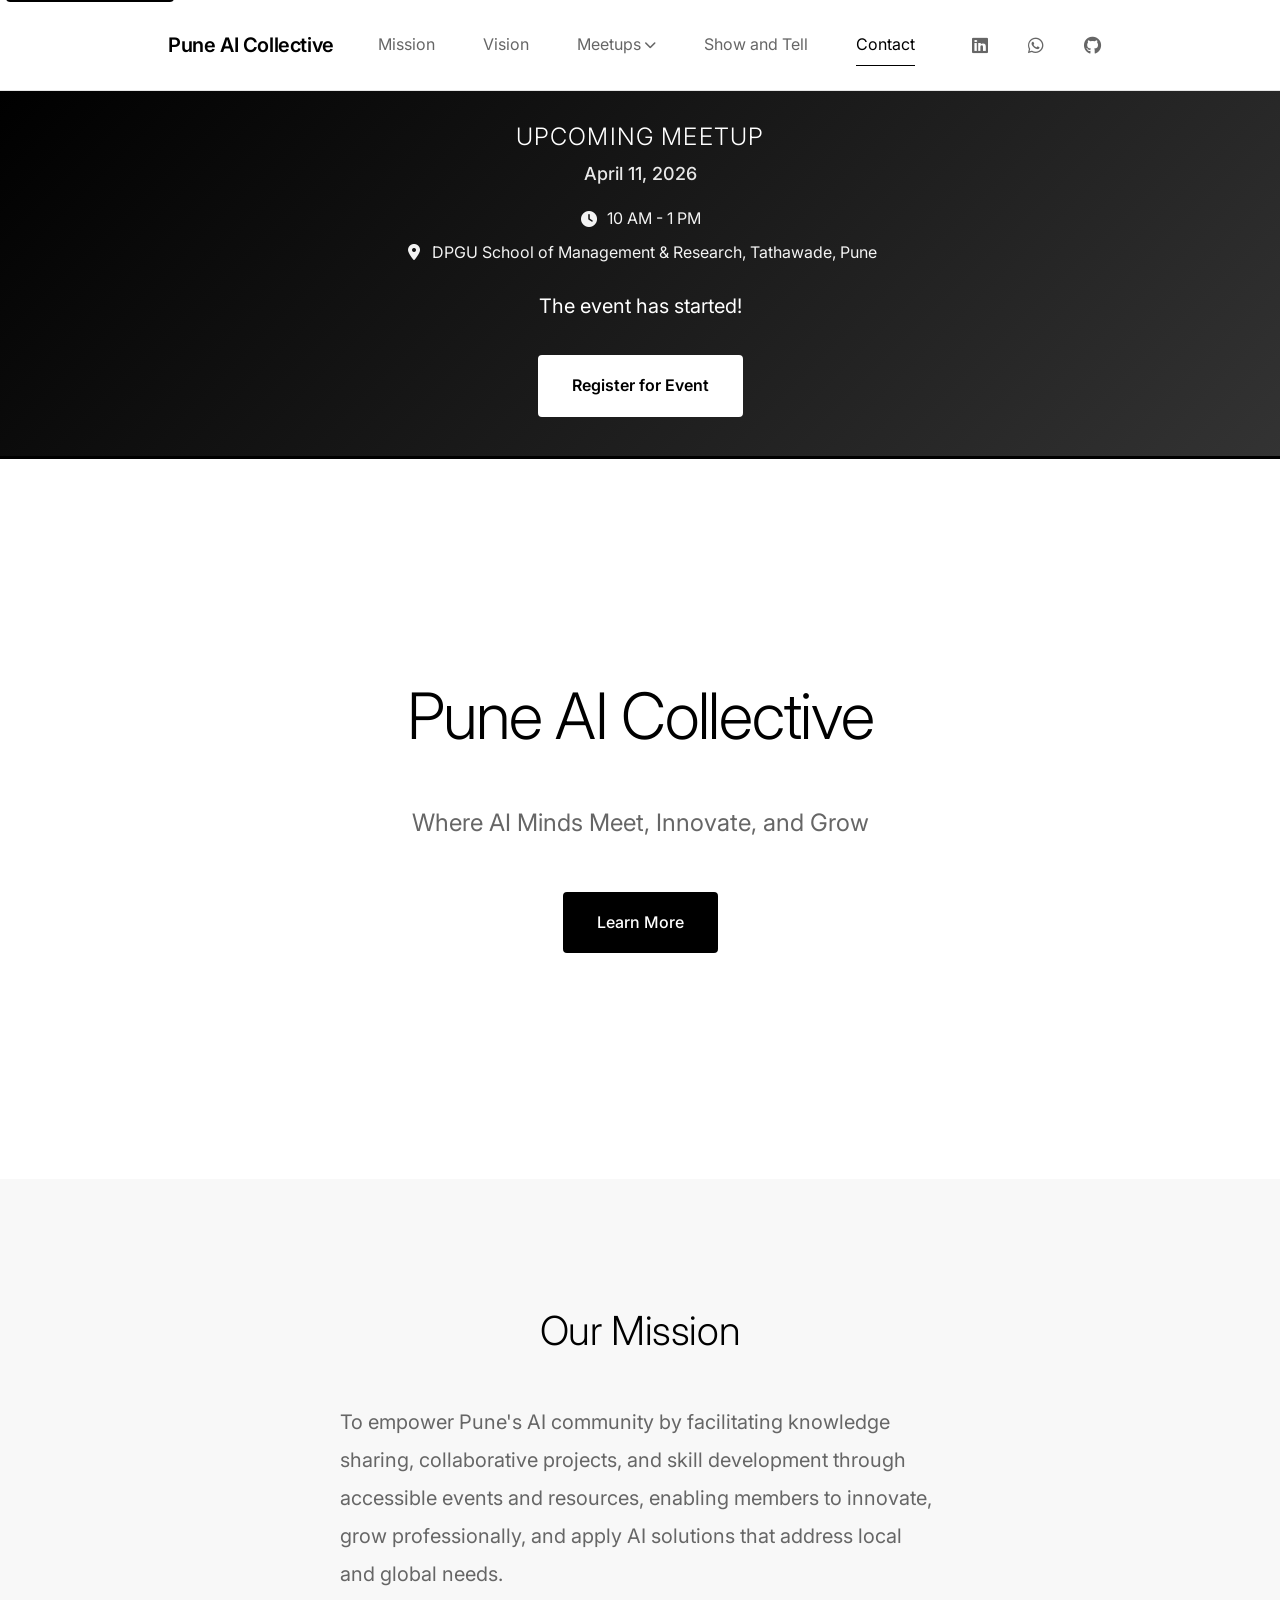
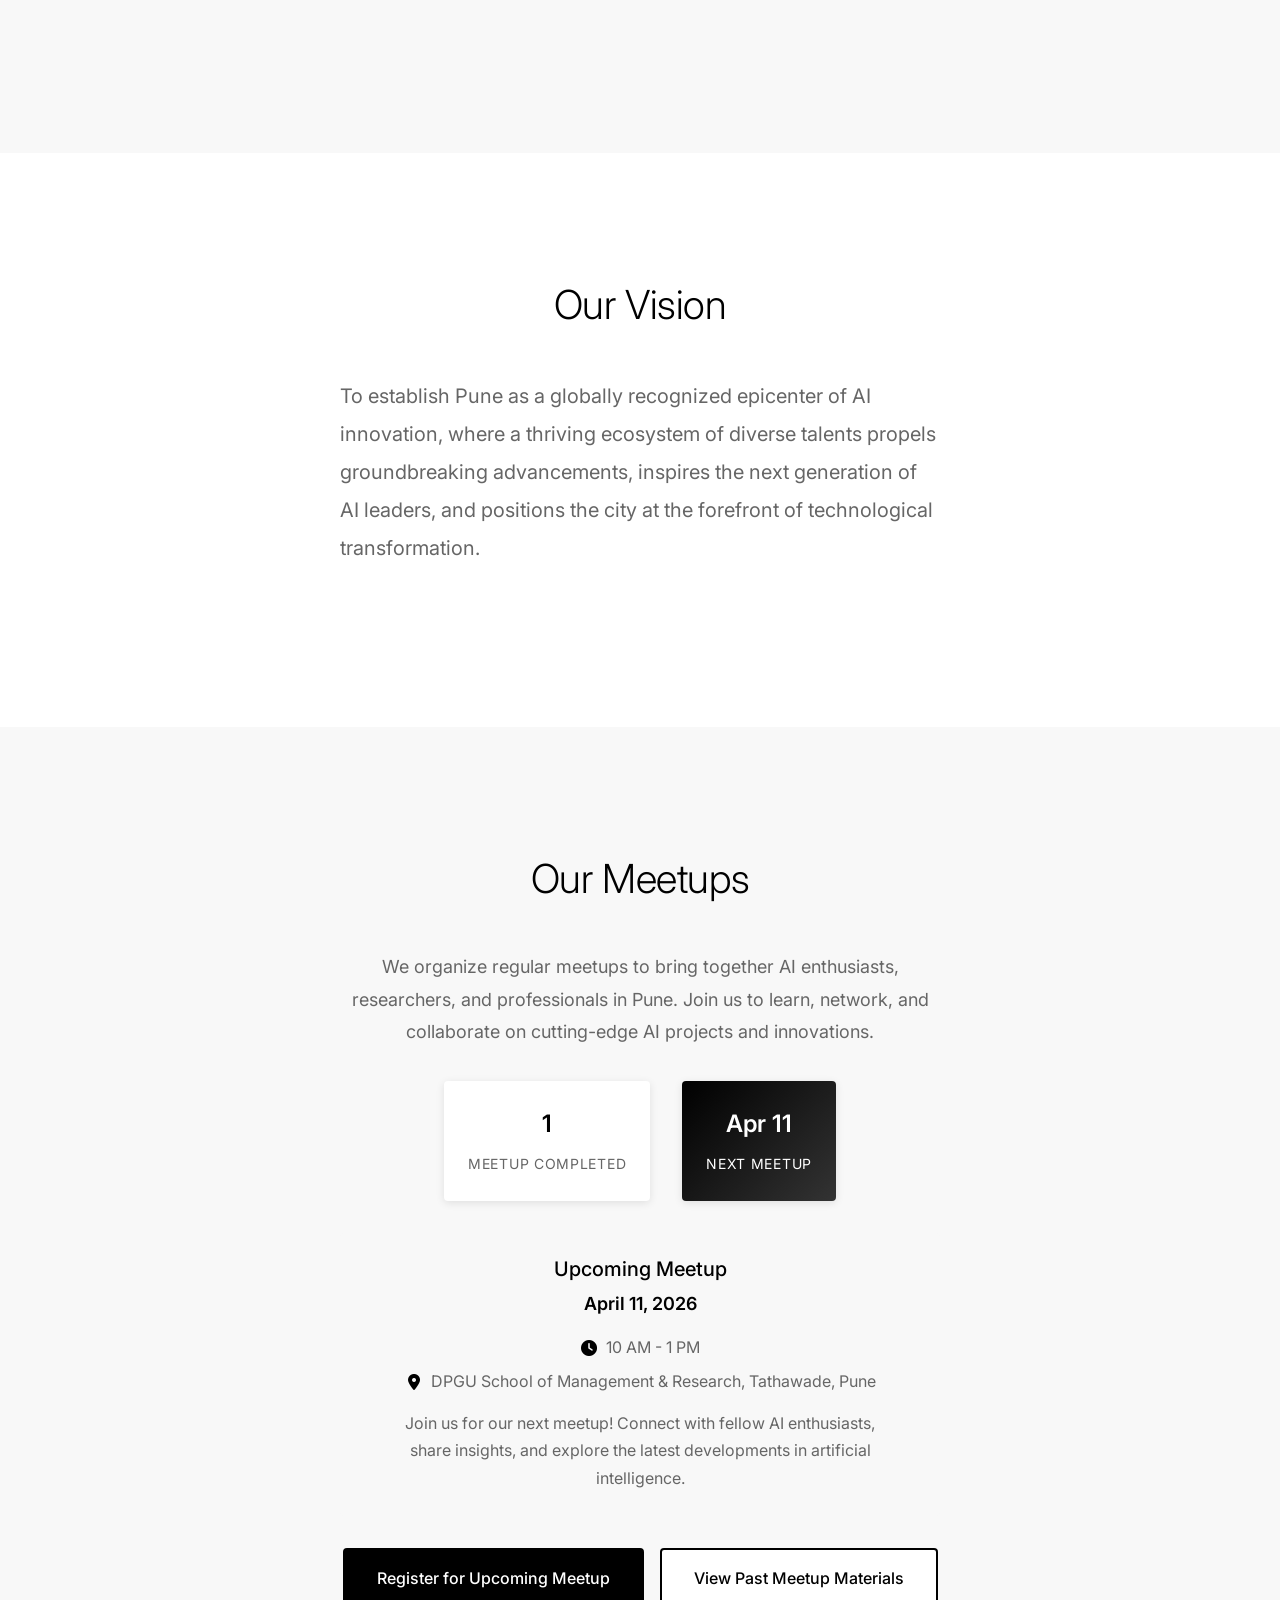
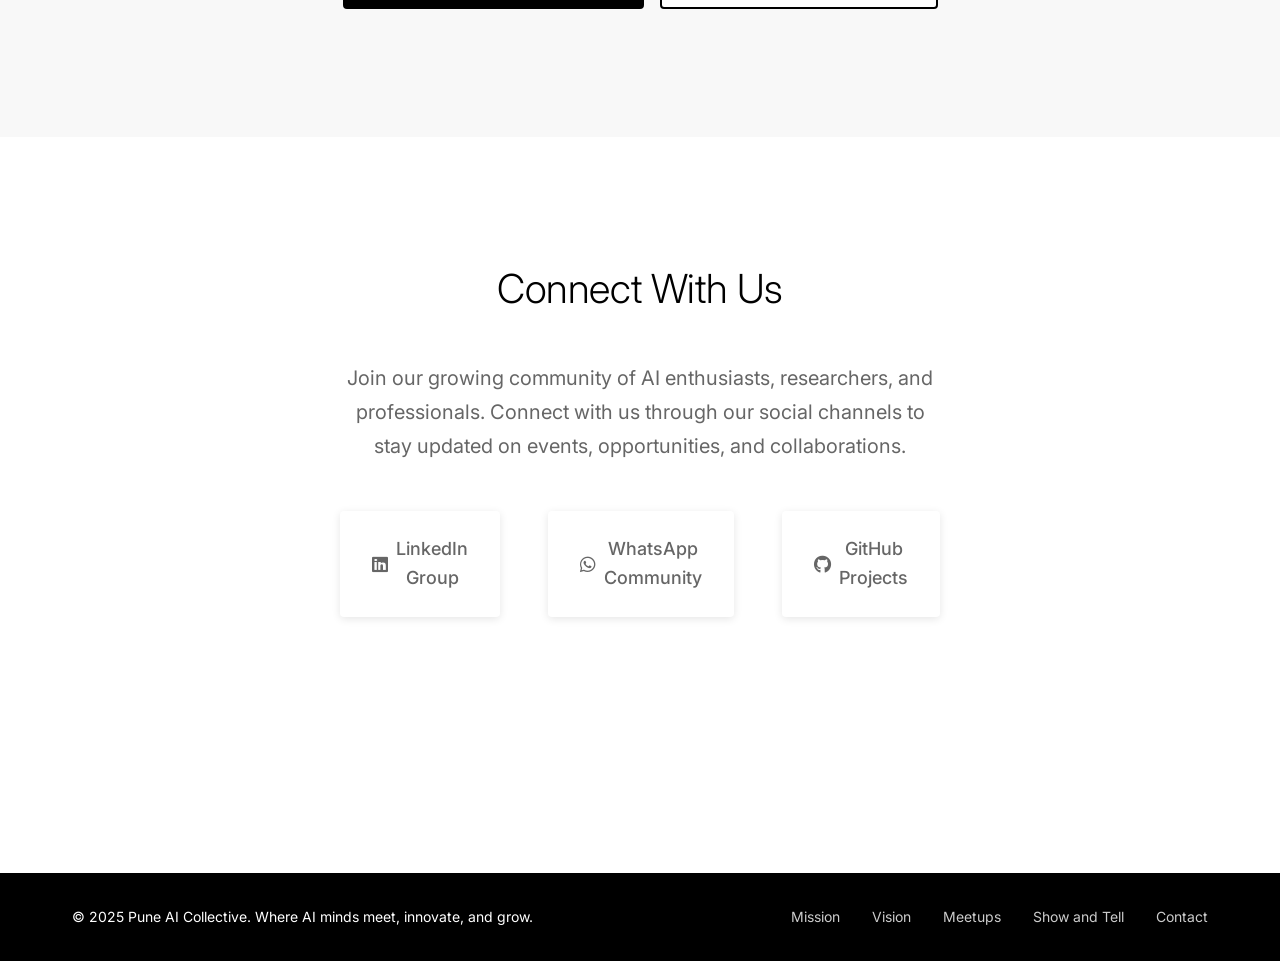
==== commit 6d15756f: "added new event" ====
--- a/index.html
+++ b/index.html
@@ -7,7 +7,11 @@
     <meta name="description" content="Pune AI Collective - Where AI minds meet, innovate, and grow. Join our community for knowledge sharing, collaborative projects, and skill development in artificial intelligence.">
     <meta name="keywords" content="AI, Artificial Intelligence, Pune, Community, Innovation, Technology, Machine Learning">
     <meta name="author" content="Pune AI Collective">
-    
+
+    <!-- Favicon -->
+    <link rel="icon" type="image/x-icon" href="favicon.ico">
+    <link rel="shortcut icon" type="image/x-icon" href="favicon.ico">
+
     <!-- Open Graph meta tags for social media sharing -->
     <meta property="og:title" content="Pune AI Collective - AI Innovation Community">
     <meta property="og:description" content="Where AI minds meet, innovate, and grow. Join Pune's AI community for knowledge sharing, collaborative projects, and skill development.">
@@ -119,7 +123,55 @@
             </div>
         </div>
     </nav>
-    
+
+    <!-- Upcoming Meetup Banner -->
+    <section class="meetup-banner" role="banner" aria-labelledby="meetup-banner-heading">
+        <div class="meetup-banner-container">
+            <div class="meetup-banner-content">
+                <h2 id="meetup-banner-heading" class="meetup-banner-title">Upcoming Meetup</h2>
+                <p class="meetup-banner-date">April 11, 2026</p>
+                <div class="meetup-banner-details">
+                    <div class="meetup-detail-item">
+                        <i class="fas fa-clock" aria-hidden="true"></i>
+                        <span>10 AM - 1 PM</span>
+                    </div>
+                    <div class="meetup-detail-item">
+                        <i class="fas fa-map-marker-alt" aria-hidden="true"></i>
+                        <span>DPGU School of Management & Research, Tathawade, Pune</span>
+                    </div>
+                </div>
+                <div class="meetup-countdown" id="meetup-countdown" aria-live="polite">
+                    <div class="countdown-item">
+                        <span class="countdown-number" id="days">0</span>
+                        <span class="countdown-label">Days</span>
+                    </div>
+                    <div class="countdown-item">
+                        <span class="countdown-number" id="hours">0</span>
+                        <span class="countdown-label">Hours</span>
+                    </div>
+                    <div class="countdown-item">
+                        <span class="countdown-number" id="minutes">0</span>
+                        <span class="countdown-label">Minutes</span>
+                    </div>
+                    <div class="countdown-item">
+                        <span class="countdown-number" id="seconds">0</span>
+                        <span class="countdown-label">Seconds</span>
+                    </div>
+                </div>
+                <div class="meetup-banner-cta">
+                    <a
+                      href="https://luma.com/event/evt-CdvJm2GXUiSuANw"
+                      class="luma-checkout--button cta-button primary"
+                      data-luma-action="checkout"
+                      data-luma-event-id="evt-CdvJm2GXUiSuANw"
+                    >
+                      Register for Event
+                    </a>
+                </div>
+            </div>
+        </div>
+    </section>
+
     <!-- Main content -->
     <main id="main-content" role="main">
         <!-- Hero section -->
@@ -183,18 +235,41 @@
                                 <span class="stat-number">1</span>
                                 <span class="stat-label">Meetup Completed</span>
                             </div>
-                            <div class="stat-item">
-                                <span class="stat-number">More</span>
-                                <span class="stat-label">Coming Soon</span>
+                            <div class="stat-item stat-item-upcoming">
+                                <span class="stat-number">Apr 11</span>
+                                <span class="stat-label">Next Meetup</span>
                             </div>
                         </div>
+                        <div class="meetup-upcoming">
+                            <h3 class="upcoming-meetup-title">Upcoming Meetup</h3>
+                            <p class="upcoming-meetup-date">April 11, 2026</p>
+                            <div class="upcoming-meetup-info">
+                                <div class="upcoming-info-item">
+                                    <i class="fas fa-clock" aria-hidden="true"></i>
+                                    <span>10 AM - 1 PM</span>
+                                </div>
+                                <div class="upcoming-info-item">
+                                    <i class="fas fa-map-marker-alt" aria-hidden="true"></i>
+                                    <span>DPGU School of Management & Research, Tathawade, Pune</span>
+                                </div>
+                            </div>
+                            <p class="upcoming-meetup-description">
+                                Join us for our next meetup! Connect with fellow AI enthusiasts, share insights, and explore the latest developments in artificial intelligence.
+                            </p>
+                        </div>
                         <div class="meetup-cta">
-                            <a href="https://github.com/pune-ai-collective" 
-                               target="_blank" 
+                            <a href="https://luma.com/event/evt-CdvJm2GXUiSuANw"
+                               class="luma-checkout--button cta-button primary"
+                               data-luma-action="checkout"
+                               data-luma-event-id="evt-CdvJm2GXUiSuANw">
+                                Register for Upcoming Meetup
+                            </a>
+                            <a href="https://github.com/pune-ai-collective"
+                               target="_blank"
                                rel="noopener noreferrer"
-                               class="cta-button secondary" 
+                               class="cta-button secondary"
                                aria-label="View our meetup materials on GitHub (opens in new tab)">
-                                View Meetup Materials
+                                View Past Meetup Materials
                             </a>
                         </div>
                     </div>
@@ -265,5 +340,9 @@
     <script src="js/main.js"></script>
     <script src="js/navigation.js"></script>
     <script src="js/social-integration.js"></script>
+    <script src="js/countdown.js"></script>
+
+    <!-- Luma checkout button script -->
+    <script id="luma-checkout" src="https://embed.lu.ma/checkout-button.js"></script>
 </body>
 </html>
--- a/css/styles.css
+++ b/css/styles.css
@@ -332,6 +332,124 @@
     min-height: calc(100vh - 200px);
 }
 
+/* Meetup Banner */
+.meetup-banner {
+    background: linear-gradient(135deg, #000000 0%, #333333 100%);
+    color: var(--background-color);
+    padding: var(--spacing-xl) var(--spacing-xl);
+    border-bottom: 3px solid var(--primary-color);
+    animation: slideDown 0.5s ease-out;
+}
+
+.meetup-banner-container {
+    max-width: var(--container-max-width);
+    margin: 0 auto;
+}
+
+.meetup-banner-content {
+    text-align: center;
+}
+
+.meetup-banner-title {
+    font-size: var(--font-size-xxl);
+    font-weight: var(--font-weight-light);
+    color: var(--background-color);
+    margin-bottom: var(--spacing-sm);
+    letter-spacing: 0.05em;
+    text-transform: uppercase;
+}
+
+.meetup-banner-date {
+    font-size: var(--font-size-large);
+    color: var(--background-color);
+    margin-bottom: var(--spacing-md);
+    font-weight: var(--font-weight-medium);
+    opacity: 0.9;
+}
+
+.meetup-banner-details {
+    display: flex;
+    flex-direction: column;
+    align-items: center;
+    gap: var(--spacing-sm);
+    margin-bottom: var(--spacing-lg);
+}
+
+.meetup-detail-item {
+    display: flex;
+    align-items: center;
+    gap: var(--spacing-sm);
+    color: var(--background-color);
+    font-size: var(--font-size-base);
+    opacity: 0.95;
+}
+
+.meetup-detail-item i {
+    font-size: var(--font-size-base);
+    min-width: 20px;
+    text-align: center;
+}
+
+.meetup-countdown {
+    display: flex;
+    justify-content: center;
+    gap: var(--spacing-lg);
+    margin-bottom: var(--spacing-xl);
+    flex-wrap: wrap;
+}
+
+.countdown-item {
+    display: flex;
+    flex-direction: column;
+    align-items: center;
+    background-color: rgba(255, 255, 255, 0.1);
+    padding: var(--spacing-md) var(--spacing-lg);
+    border-radius: var(--border-radius);
+    min-width: 80px;
+    backdrop-filter: blur(10px);
+    border: 1px solid rgba(255, 255, 255, 0.2);
+    transition: all var(--transition-speed) var(--transition-timing);
+}
+
+.countdown-item:hover {
+    background-color: rgba(255, 255, 255, 0.15);
+    transform: translateY(-2px);
+}
+
+.countdown-number {
+    font-size: var(--font-size-xxl);
+    font-weight: var(--font-weight-semibold);
+    color: var(--background-color);
+    line-height: 1;
+    margin-bottom: var(--spacing-xs);
+}
+
+.countdown-label {
+    font-size: var(--font-size-small);
+    color: var(--background-color);
+    text-transform: uppercase;
+    letter-spacing: 0.1em;
+    opacity: 0.8;
+}
+
+.meetup-banner-cta {
+    margin-top: var(--spacing-md);
+}
+
+.meetup-banner .cta-button {
+    background-color: var(--background-color);
+    color: var(--primary-color);
+    border-color: var(--background-color);
+    font-weight: var(--font-weight-semibold);
+}
+
+.meetup-banner .cta-button:hover,
+.meetup-banner .cta-button:focus {
+    background-color: transparent;
+    color: var(--background-color);
+    border-color: var(--background-color);
+}
+
 /* Hero section */
 .hero-section {
     padding: var(--spacing-huge) var(--spacing-xl);
@@ -486,8 +604,78 @@
     letter-spacing: 0.05em;
 }
 
+.stat-item-upcoming {
+    background: linear-gradient(135deg, #000000 0%, #333333 100%);
+}
+
+.stat-item-upcoming .stat-number,
+.stat-item-upcoming .stat-label {
+    color: var(--background-color);
+}
+
+.meetup-upcoming {
+    margin: var(--spacing-xl) 0;
+    padding: var(--spacing-lg);
+    background-color: var(--accent-color);
+    border-radius: var(--border-radius);
+    text-align: center;
+}
+
+.upcoming-meetup-title {
+    font-size: var(--font-size-xl);
+    font-weight: var(--font-weight-medium);
+    color: var(--primary-color);
+    margin-bottom: var(--spacing-sm);
+}
+
+.upcoming-meetup-date {
+    font-size: var(--font-size-large);
+    font-weight: var(--font-weight-semibold);
+    color: var(--primary-color);
+    margin-bottom: var(--spacing-md);
+}
+
+.upcoming-meetup-info {
+    display: flex;
+    flex-direction: column;
+    align-items: center;
+    gap: var(--spacing-sm);
+    margin-bottom: var(--spacing-md);
+}
+
+.upcoming-info-item {
+    display: flex;
+    align-items: center;
+    gap: var(--spacing-sm);
+    color: var(--secondary-color);
+    font-size: var(--font-size-base);
+}
+
+.upcoming-info-item i {
+    font-size: var(--font-size-base);
+    min-width: 18px;
+    text-align: center;
+    color: var(--primary-color);
+}
+
+.upcoming-meetup-description {
+    font-size: var(--font-size-base);
+    color: var(--secondary-color);
+    line-height: 1.7;
+    max-width: 500px;
+    margin: 0 auto;
+}
+
 .meetup-cta {
     text-align: center;
+    display: flex;
+    flex-direction: column;
+    align-items: center;
+    gap: var(--spacing-md);
+}
+
+.meetup-cta .cta-button {
+    min-width: 200px;
 }
 
 /* Contact section */
--- a/css/responsive.css
+++ b/css/responsive.css
@@ -75,11 +75,22 @@
         line-height: 1.8;
     }
     
+    /* Meetup section improvements */
+    .meetup-cta {
+        flex-direction: row;
+        justify-content: center;
+        flex-wrap: wrap;
+    }
+
+    .meetup-cta .cta-button {
+        min-width: 220px;
+    }
+
     /* Contact links - better spacing */
     .contact-links {
         gap: var(--spacing-xxl);
     }
-    
+
     .contact-link {
         padding: var(--spacing-lg) var(--spacing-xl);
         font-size: var(--font-size-large);
@@ -361,10 +372,99 @@
         align-items: center;
         gap: var(--spacing-lg);
     }
-    
+
     .stat-item {
         width: 100%;
         max-width: 200px;
+    }
+
+    /* Mobile upcoming meetup section */
+    .meetup-upcoming {
+        padding: var(--spacing-md);
+        margin: var(--spacing-md) 0;
+    }
+
+    .upcoming-meetup-title {
+        font-size: var(--font-size-large);
+    }
+
+    .upcoming-meetup-date {
+        font-size: var(--font-size-base);
+    }
+
+    .upcoming-meetup-info {
+        padding: 0 var(--spacing-sm);
+    }
+
+    .upcoming-info-item {
+        font-size: var(--font-size-small);
+        text-align: center;
+        flex-wrap: wrap;
+        justify-content: center;
+    }
+
+    .upcoming-info-item i {
+        font-size: var(--font-size-small);
+    }
+
+    .upcoming-meetup-description {
+        font-size: var(--font-size-small);
+    }
+
+    .meetup-cta {
+        gap: var(--spacing-sm);
+    }
+
+    .meetup-cta .cta-button {
+        width: 100%;
+        max-width: 280px;
+    }
+
+    /* Mobile meetup banner */
+    .meetup-banner {
+        padding: var(--spacing-lg) var(--spacing-md);
+    }
+
+    .meetup-banner-title {
+        font-size: var(--font-size-large);
+    }
+
+    .meetup-banner-date {
+        font-size: var(--font-size-base);
+    }
+
+    .meetup-banner-details {
+        padding: 0 var(--spacing-sm);
+        margin-bottom: var(--spacing-md);
+    }
+
+    .meetup-detail-item {
+        font-size: var(--font-size-small);
+        text-align: center;
+        flex-wrap: wrap;
+        justify-content: center;
+    }
+
+    .meetup-detail-item i {
+        font-size: var(--font-size-small);
+    }
+
+    .meetup-countdown {
+        gap: var(--spacing-sm);
+        margin-bottom: var(--spacing-lg);
+    }
+
+    .countdown-item {
+        min-width: 65px;
+        padding: var(--spacing-sm) var(--spacing-md);
+    }
+
+    .countdown-number {
+        font-size: var(--font-size-large);
+    }
+
+    .countdown-label {
+        font-size: 0.75rem;
     }
 
     /* Mobile contact links */
@@ -373,7 +473,7 @@
         align-items: center;
         gap: var(--spacing-lg);
     }
-    
+
     .contact-link {
         width: 100%;
         max-width: 280px;
@@ -458,6 +558,11 @@
 
 /* Print-specific responsive adjustments */
 @media print {
+    /* Hide dynamic content when printing */
+    .meetup-banner {
+        display: none;
+    }
+
     /* Ensure good print layout regardless of screen size */
     .hero-section,
     .content-section {
--- a/css/animations.css
+++ b/css/animations.css
@@ -291,6 +291,17 @@
     }
 }
 
+@keyframes slideDown {
+    from {
+        transform: translateY(-100%);
+        opacity: 0;
+    }
+    to {
+        transform: translateY(0);
+        opacity: 1;
+    }
+}
+
 /* Loading animation for async content */
 @keyframes shimmer {
     0% {
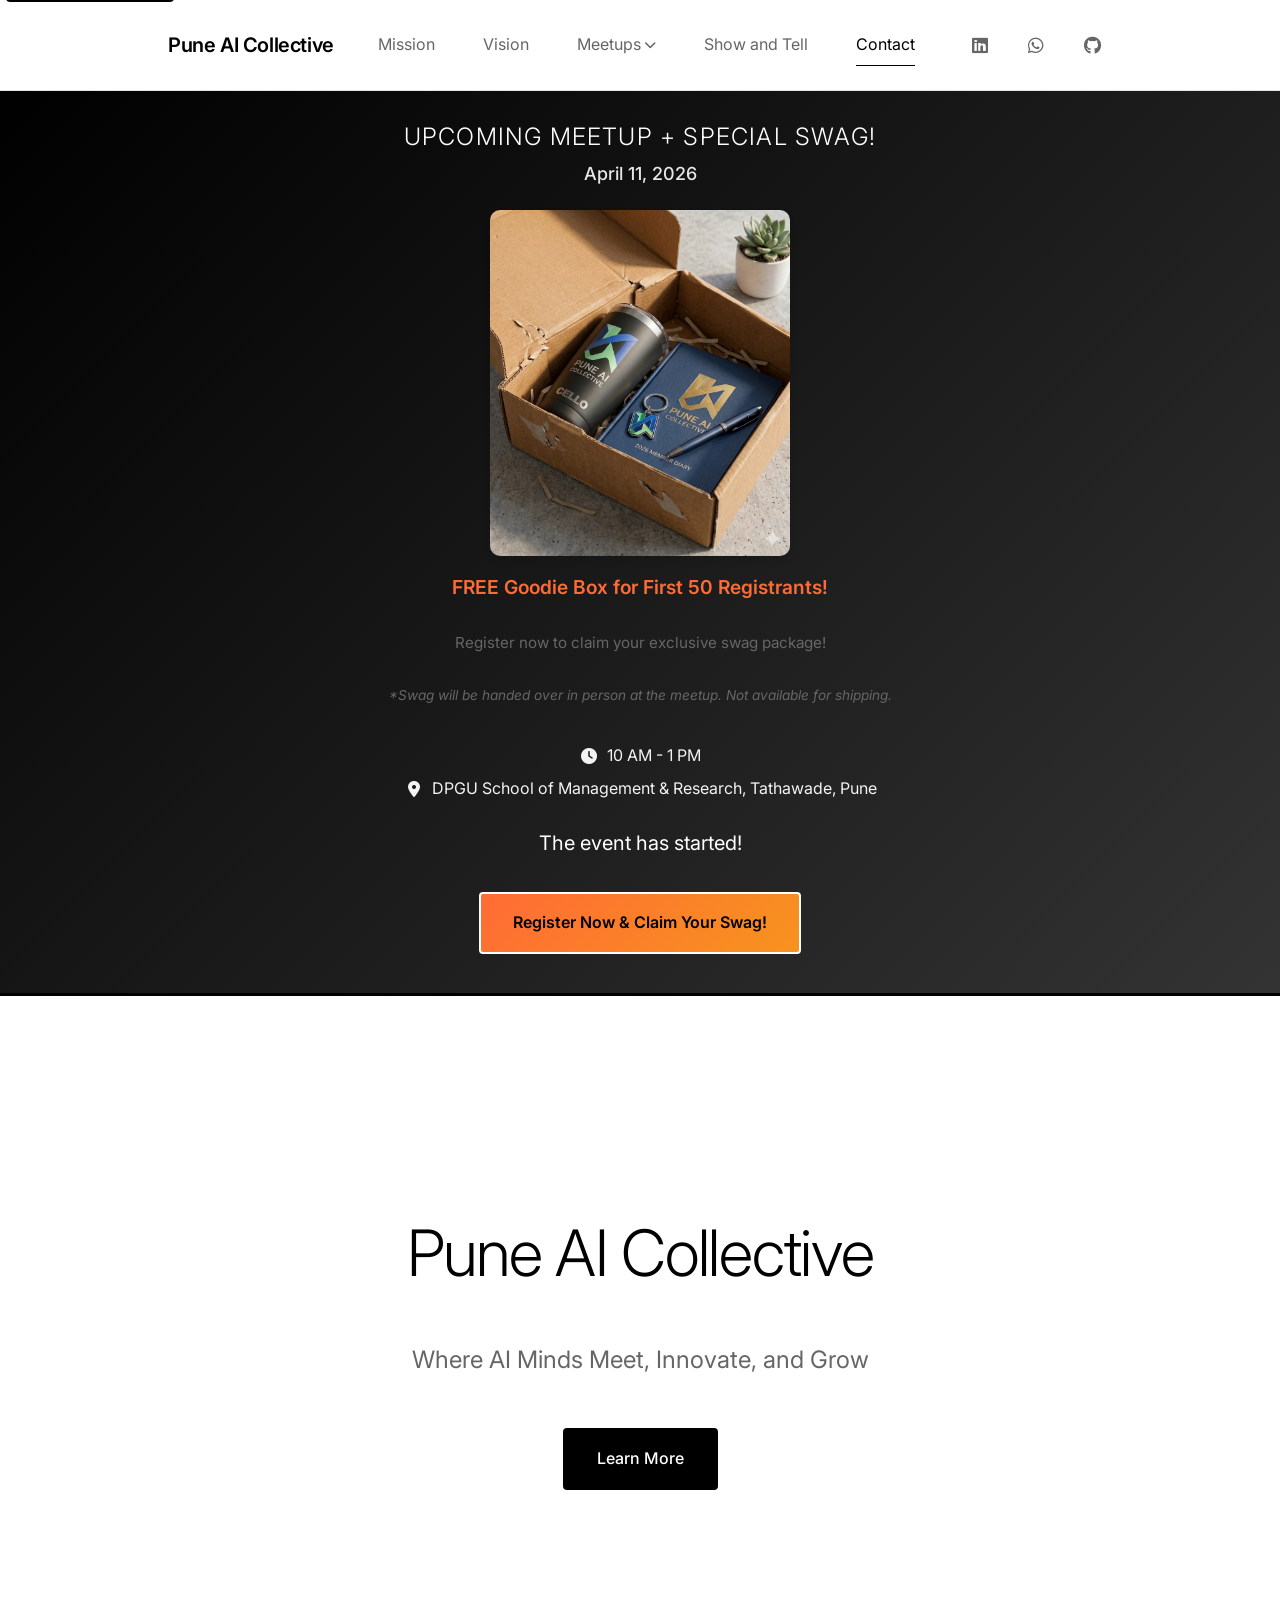
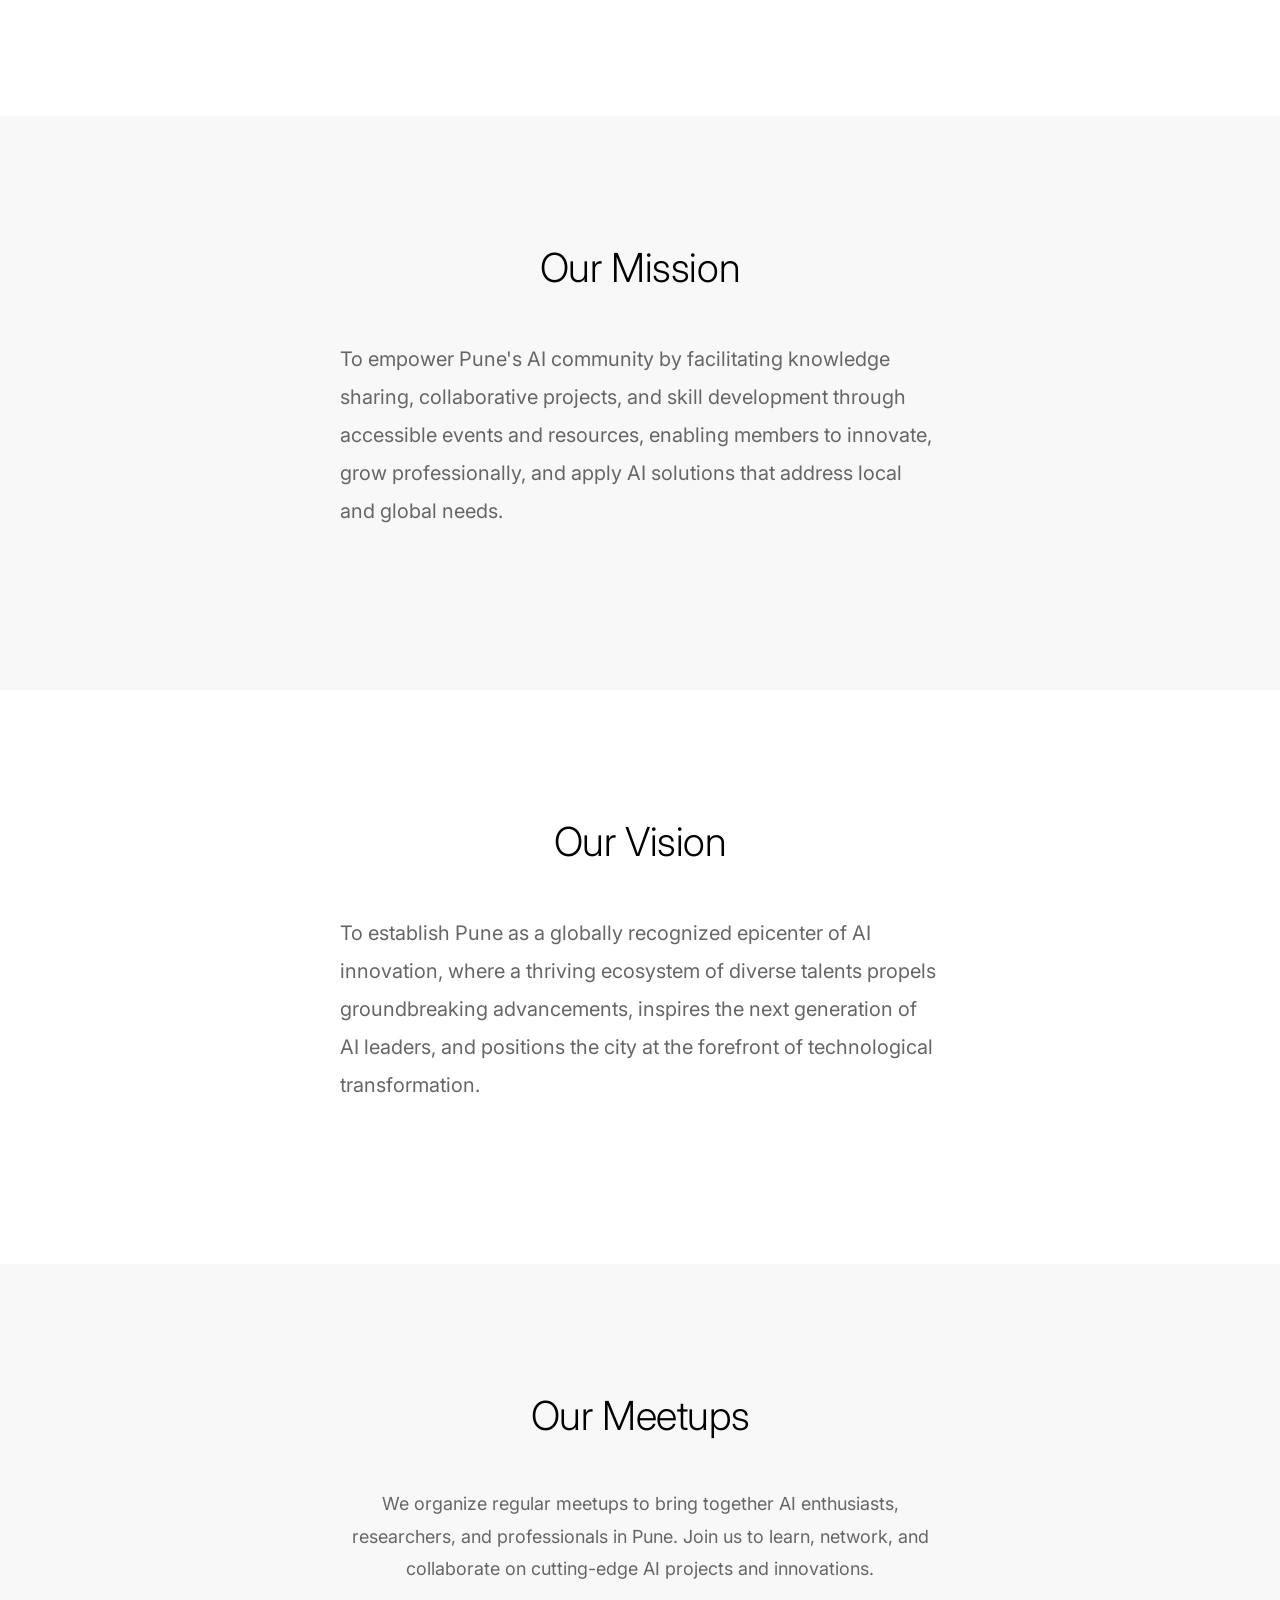
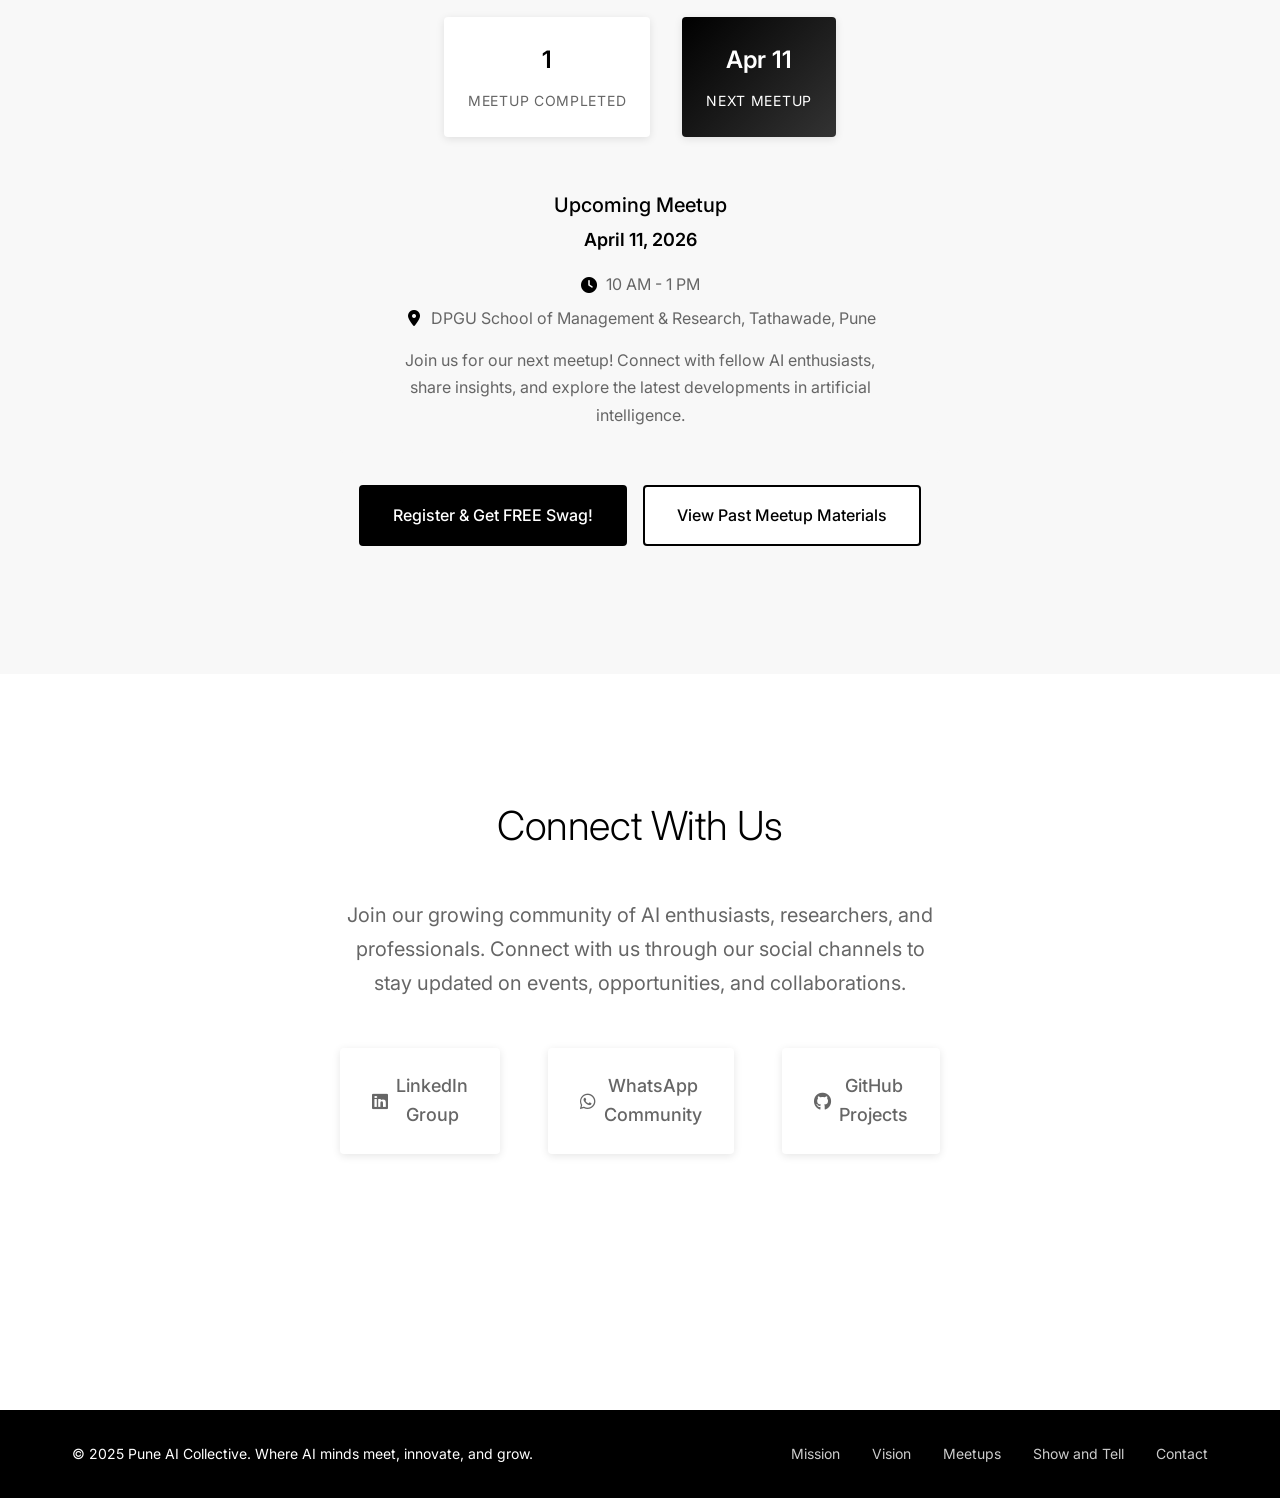
==== commit a6800e71: "swag notice" ====
--- a/index.html
+++ b/index.html
@@ -4,7 +4,7 @@
     <meta charset="UTF-8">
     <meta name="viewport" content="width=device-width, initial-scale=1.0">
     <title>Pune AI Collective - AI Innovation Community</title>
-    <meta name="description" content="Pune AI Collective - Where AI minds meet, innovate, and grow. Join our community for knowledge sharing, collaborative projects, and skill development in artificial intelligence.">
+    <meta name="description" content="Register for our April 11th meetup and claim your exclusive swag package! First 50 registrants get a FREE goodie box. Join Pune's AI community for knowledge sharing and innovation.">
     <meta name="keywords" content="AI, Artificial Intelligence, Pune, Community, Innovation, Technology, Machine Learning">
     <meta name="author" content="Pune AI Collective">
 
@@ -13,15 +13,19 @@
     <link rel="shortcut icon" type="image/x-icon" href="favicon.ico">
 
     <!-- Open Graph meta tags for social media sharing -->
-    <meta property="og:title" content="Pune AI Collective - AI Innovation Community">
-    <meta property="og:description" content="Where AI minds meet, innovate, and grow. Join Pune's AI community for knowledge sharing, collaborative projects, and skill development.">
+    <meta property="og:title" content="Pune AI Collective - FREE Goodie Box for First 50 Registrants!">
+    <meta property="og:description" content="Register for our April 11th meetup and claim your exclusive swag package! First 50 registrants get a FREE goodie box. Join Pune's AI community for knowledge sharing and innovation.">
     <meta property="og:type" content="website">
     <meta property="og:url" content="https://puneaicollective.org">
-    
+    <meta property="og:image" content="https://puneaicollective.org/swag.png">
+    <meta property="og:image:width" content="1200">
+    <meta property="og:image:height" content="630">
+
     <!-- Twitter Card meta tags -->
-    <meta name="twitter:card" content="summary">
-    <meta name="twitter:title" content="Pune AI Collective - AI Innovation Community">
-    <meta name="twitter:description" content="Where AI minds meet, innovate, and grow. Join Pune's AI community for knowledge sharing, collaborative projects, and skill development.">
+    <meta name="twitter:card" content="summary_large_image">
+    <meta name="twitter:title" content="Pune AI Collective - FREE Goodie Box for First 50 Registrants!">
+    <meta name="twitter:description" content="Register for our April 11th meetup and claim your exclusive swag package! First 50 registrants get a FREE goodie box. Join Pune's AI community for knowledge sharing and innovation.">
+    <meta name="twitter:image" content="https://puneaicollective.org/swag.png">
     
     <!-- Preconnect to external resources for performance -->
     <link rel="preconnect" href="https://fonts.googleapis.com">
@@ -128,8 +132,23 @@
     <section class="meetup-banner" role="banner" aria-labelledby="meetup-banner-heading">
         <div class="meetup-banner-container">
             <div class="meetup-banner-content">
-                <h2 id="meetup-banner-heading" class="meetup-banner-title">Upcoming Meetup</h2>
+                <h2 id="meetup-banner-heading" class="meetup-banner-title">Upcoming Meetup + Special Swag!</h2>
                 <p class="meetup-banner-date">April 11, 2026</p>
+
+                <!-- Swag Goodie Box -->
+                <div class="swag-box" style="margin: 20px auto; text-align: center; display: flex; flex-direction: column; align-items: center;">
+                    <img src="swag.png" alt="Exclusive Goodie Box" style="max-width: 300px; width: 100%; height: auto; border-radius: 10px; box-shadow: 0 4px 6px rgba(0,0,0,0.1); display: block; margin: 0 auto;">
+                    <p style="margin-top: 15px; font-size: 1.2em; font-weight: 600; color: #ff6b35;">
+                        FREE Goodie Box for First 50 Registrants!
+                    </p>
+                    <p style="margin-top: 10px; font-size: 0.95em;">
+                        Register now to claim your exclusive swag package!
+                    </p>
+                    <p style="margin-top: 12px; font-size: 0.85em; color: #666; font-style: italic;">
+                        *Swag will be handed over in person at the meetup. Not available for shipping.
+                    </p>
+                </div>
+
                 <div class="meetup-banner-details">
                     <div class="meetup-detail-item">
                         <i class="fas fa-clock" aria-hidden="true"></i>
@@ -160,12 +179,11 @@
                 </div>
                 <div class="meetup-banner-cta">
                     <a
-                      href="https://luma.com/event/evt-CdvJm2GXUiSuANw"
-                      class="luma-checkout--button cta-button primary"
-                      data-luma-action="checkout"
-                      data-luma-event-id="evt-CdvJm2GXUiSuANw"
+                      href="april-fools.html"
+                      class="cta-button primary"
+                      style="background: linear-gradient(135deg, #ff6b35 0%, #f7931e 100%); animation: pulse 2s infinite;"
                     >
-                      Register for Event
+                      Register Now & Claim Your Swag!
                     </a>
                 </div>
             </div>
@@ -258,11 +276,9 @@
                             </p>
                         </div>
                         <div class="meetup-cta">
-                            <a href="https://luma.com/event/evt-CdvJm2GXUiSuANw"
-                               class="luma-checkout--button cta-button primary"
-                               data-luma-action="checkout"
-                               data-luma-event-id="evt-CdvJm2GXUiSuANw">
-                                Register for Upcoming Meetup
+                            <a href="april-fools.html"
+                               class="cta-button primary">
+                                Register & Get FREE Swag!
                             </a>
                             <a href="https://github.com/pune-ai-collective"
                                target="_blank"
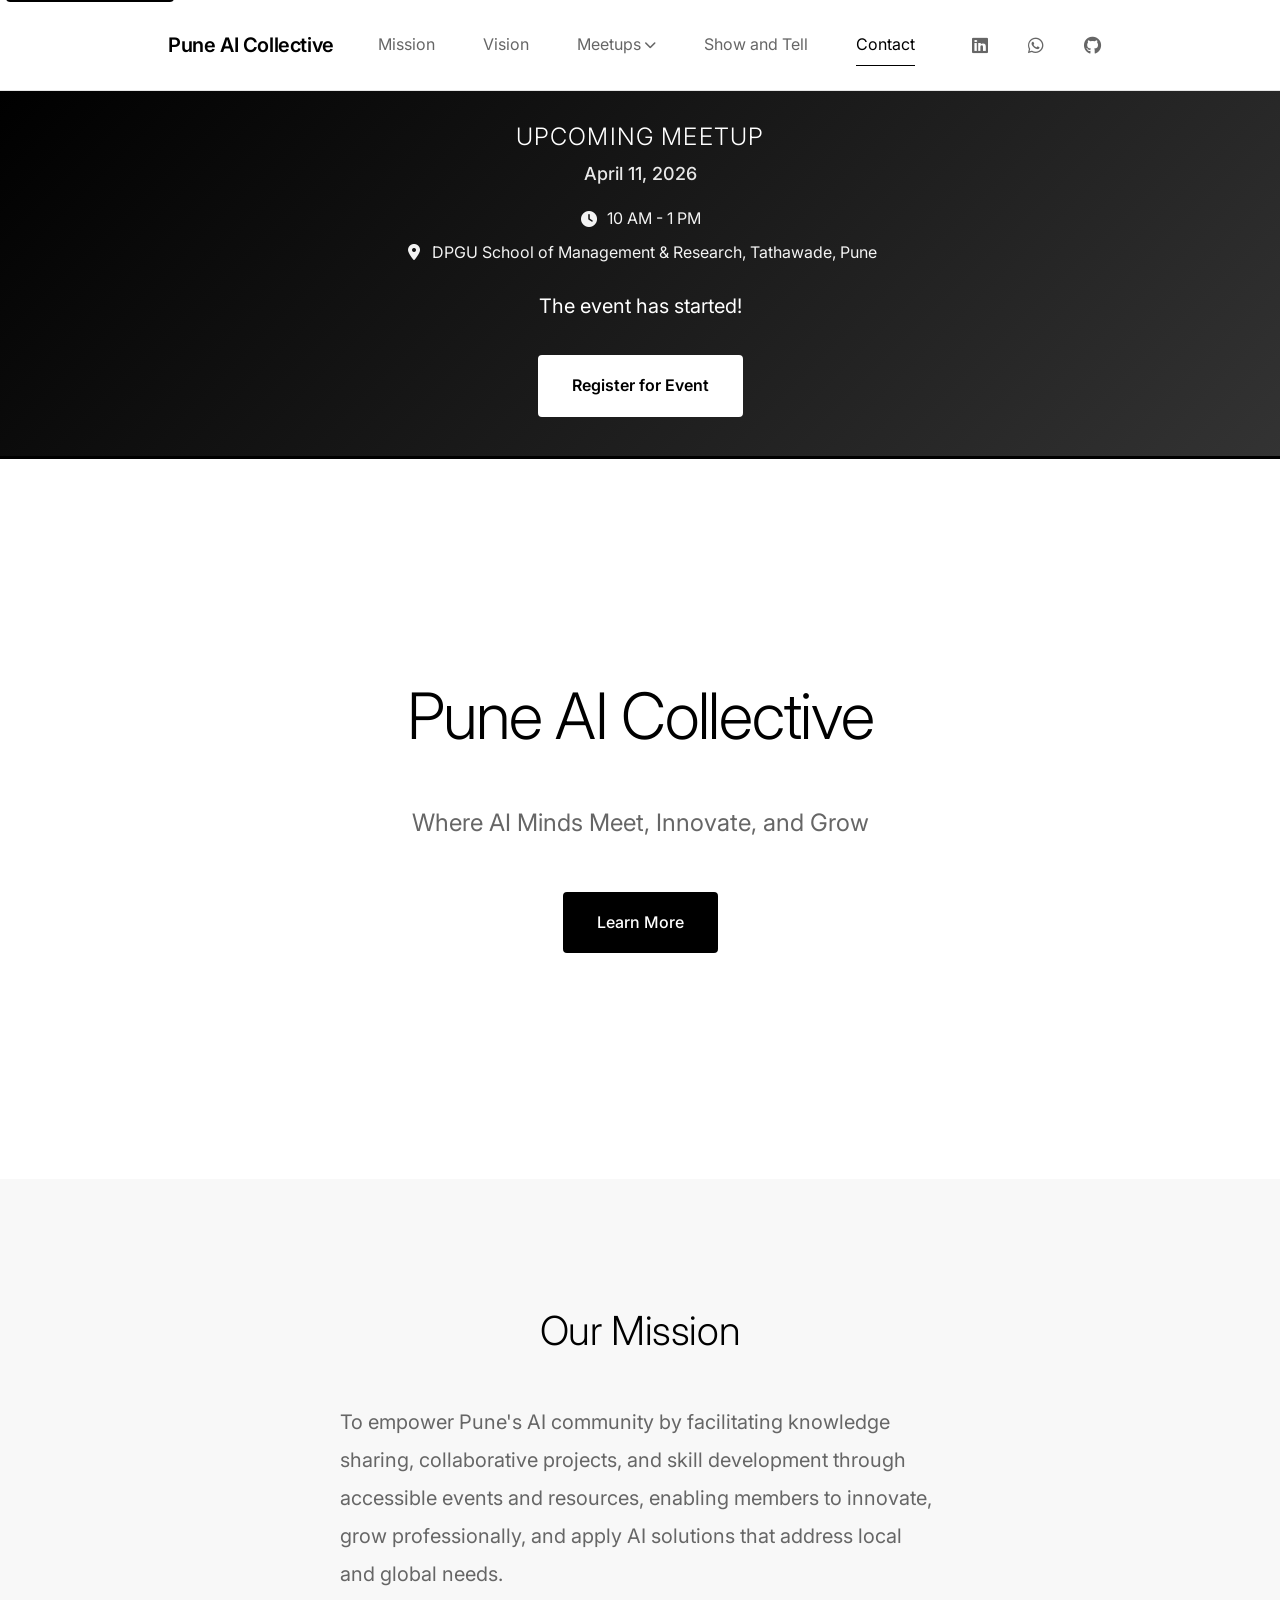
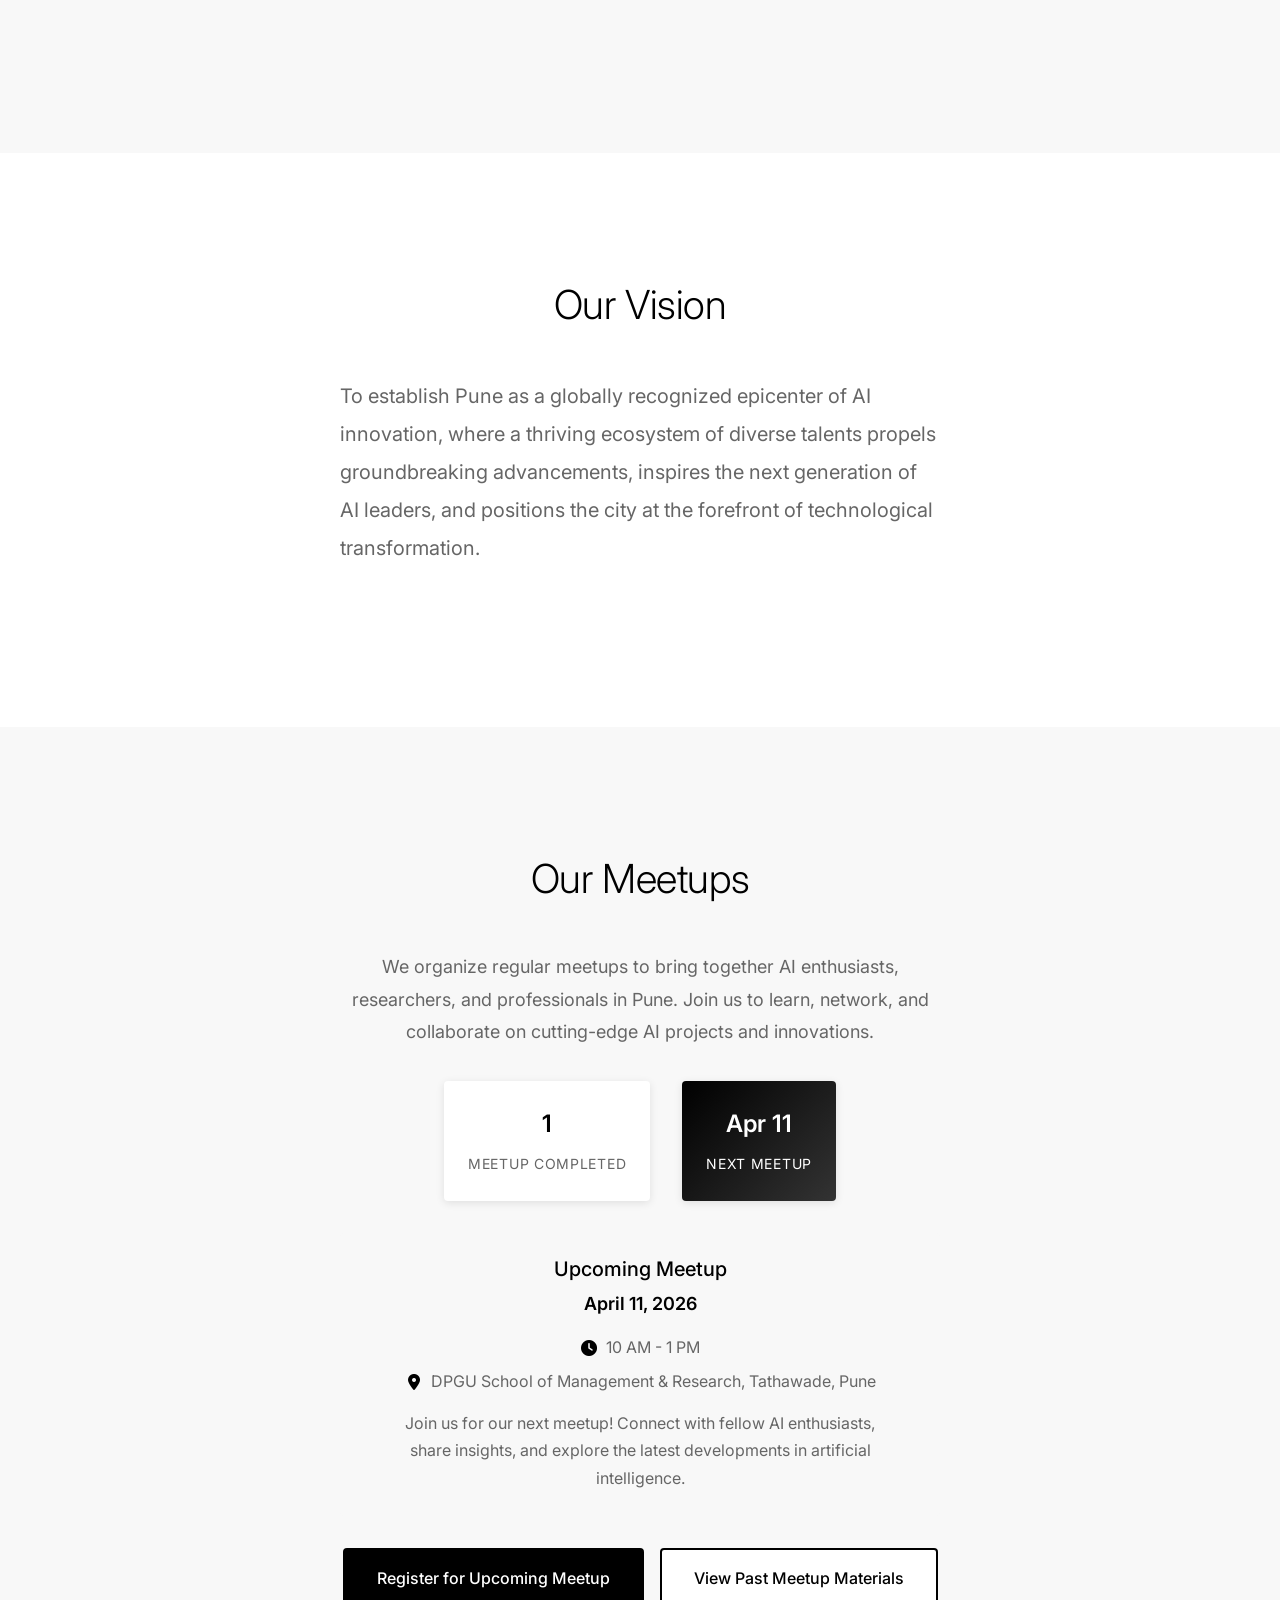
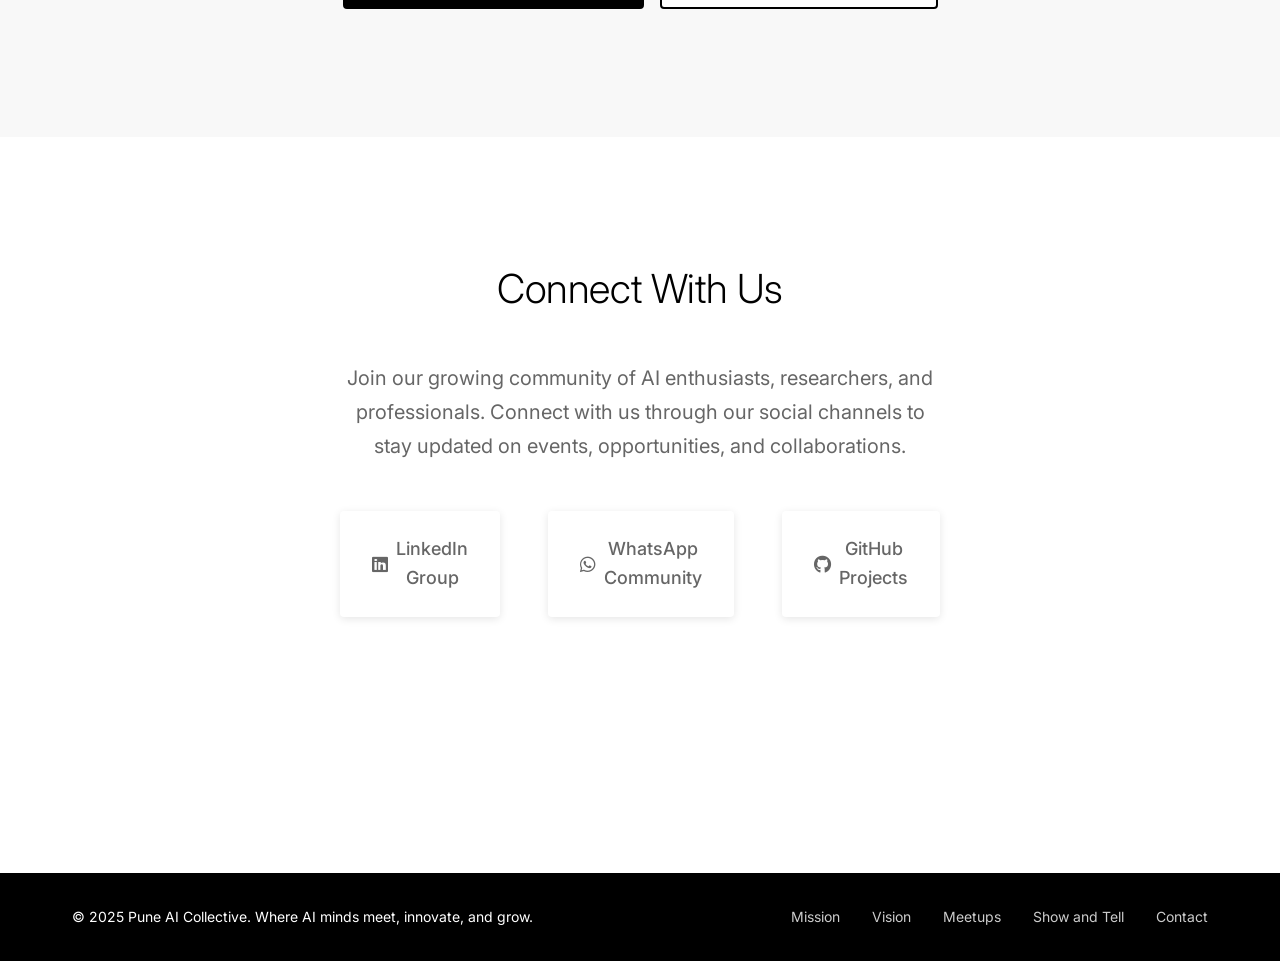
==== commit 0712da1f: "Revert "swag notice" This reverts commit a6800e718e4c72b490a0600a717b601687537617." ====
--- a/index.html
+++ b/index.html
@@ -4,7 +4,7 @@
     <meta charset="UTF-8">
     <meta name="viewport" content="width=device-width, initial-scale=1.0">
     <title>Pune AI Collective - AI Innovation Community</title>
-    <meta name="description" content="Register for our April 11th meetup and claim your exclusive swag package! First 50 registrants get a FREE goodie box. Join Pune's AI community for knowledge sharing and innovation.">
+    <meta name="description" content="Pune AI Collective - Where AI minds meet, innovate, and grow. Join our community for knowledge sharing, collaborative projects, and skill development in artificial intelligence.">
     <meta name="keywords" content="AI, Artificial Intelligence, Pune, Community, Innovation, Technology, Machine Learning">
     <meta name="author" content="Pune AI Collective">
 
@@ -13,19 +13,15 @@
     <link rel="shortcut icon" type="image/x-icon" href="favicon.ico">
 
     <!-- Open Graph meta tags for social media sharing -->
-    <meta property="og:title" content="Pune AI Collective - FREE Goodie Box for First 50 Registrants!">
-    <meta property="og:description" content="Register for our April 11th meetup and claim your exclusive swag package! First 50 registrants get a FREE goodie box. Join Pune's AI community for knowledge sharing and innovation.">
+    <meta property="og:title" content="Pune AI Collective - AI Innovation Community">
+    <meta property="og:description" content="Where AI minds meet, innovate, and grow. Join Pune's AI community for knowledge sharing, collaborative projects, and skill development.">
     <meta property="og:type" content="website">
     <meta property="og:url" content="https://puneaicollective.org">
-    <meta property="og:image" content="https://puneaicollective.org/swag.png">
-    <meta property="og:image:width" content="1200">
-    <meta property="og:image:height" content="630">
-
+    
     <!-- Twitter Card meta tags -->
-    <meta name="twitter:card" content="summary_large_image">
-    <meta name="twitter:title" content="Pune AI Collective - FREE Goodie Box for First 50 Registrants!">
-    <meta name="twitter:description" content="Register for our April 11th meetup and claim your exclusive swag package! First 50 registrants get a FREE goodie box. Join Pune's AI community for knowledge sharing and innovation.">
-    <meta name="twitter:image" content="https://puneaicollective.org/swag.png">
+    <meta name="twitter:card" content="summary">
+    <meta name="twitter:title" content="Pune AI Collective - AI Innovation Community">
+    <meta name="twitter:description" content="Where AI minds meet, innovate, and grow. Join Pune's AI community for knowledge sharing, collaborative projects, and skill development.">
     
     <!-- Preconnect to external resources for performance -->
     <link rel="preconnect" href="https://fonts.googleapis.com">
@@ -132,23 +128,8 @@
     <section class="meetup-banner" role="banner" aria-labelledby="meetup-banner-heading">
         <div class="meetup-banner-container">
             <div class="meetup-banner-content">
-                <h2 id="meetup-banner-heading" class="meetup-banner-title">Upcoming Meetup + Special Swag!</h2>
+                <h2 id="meetup-banner-heading" class="meetup-banner-title">Upcoming Meetup</h2>
                 <p class="meetup-banner-date">April 11, 2026</p>
-
-                <!-- Swag Goodie Box -->
-                <div class="swag-box" style="margin: 20px auto; text-align: center; display: flex; flex-direction: column; align-items: center;">
-                    <img src="swag.png" alt="Exclusive Goodie Box" style="max-width: 300px; width: 100%; height: auto; border-radius: 10px; box-shadow: 0 4px 6px rgba(0,0,0,0.1); display: block; margin: 0 auto;">
-                    <p style="margin-top: 15px; font-size: 1.2em; font-weight: 600; color: #ff6b35;">
-                        FREE Goodie Box for First 50 Registrants!
-                    </p>
-                    <p style="margin-top: 10px; font-size: 0.95em;">
-                        Register now to claim your exclusive swag package!
-                    </p>
-                    <p style="margin-top: 12px; font-size: 0.85em; color: #666; font-style: italic;">
-                        *Swag will be handed over in person at the meetup. Not available for shipping.
-                    </p>
-                </div>
-
                 <div class="meetup-banner-details">
                     <div class="meetup-detail-item">
                         <i class="fas fa-clock" aria-hidden="true"></i>
@@ -179,11 +160,12 @@
                 </div>
                 <div class="meetup-banner-cta">
                     <a
-                      href="april-fools.html"
-                      class="cta-button primary"
-                      style="background: linear-gradient(135deg, #ff6b35 0%, #f7931e 100%); animation: pulse 2s infinite;"
+                      href="https://luma.com/event/evt-CdvJm2GXUiSuANw"
+                      class="luma-checkout--button cta-button primary"
+                      data-luma-action="checkout"
+                      data-luma-event-id="evt-CdvJm2GXUiSuANw"
                     >
-                      Register Now & Claim Your Swag!
+                      Register for Event
                     </a>
                 </div>
             </div>
@@ -276,9 +258,11 @@
                             </p>
                         </div>
                         <div class="meetup-cta">
-                            <a href="april-fools.html"
-                               class="cta-button primary">
-                                Register & Get FREE Swag!
+                            <a href="https://luma.com/event/evt-CdvJm2GXUiSuANw"
+                               class="luma-checkout--button cta-button primary"
+                               data-luma-action="checkout"
+                               data-luma-event-id="evt-CdvJm2GXUiSuANw">
+                                Register for Upcoming Meetup
                             </a>
                             <a href="https://github.com/pune-ai-collective"
                                target="_blank"
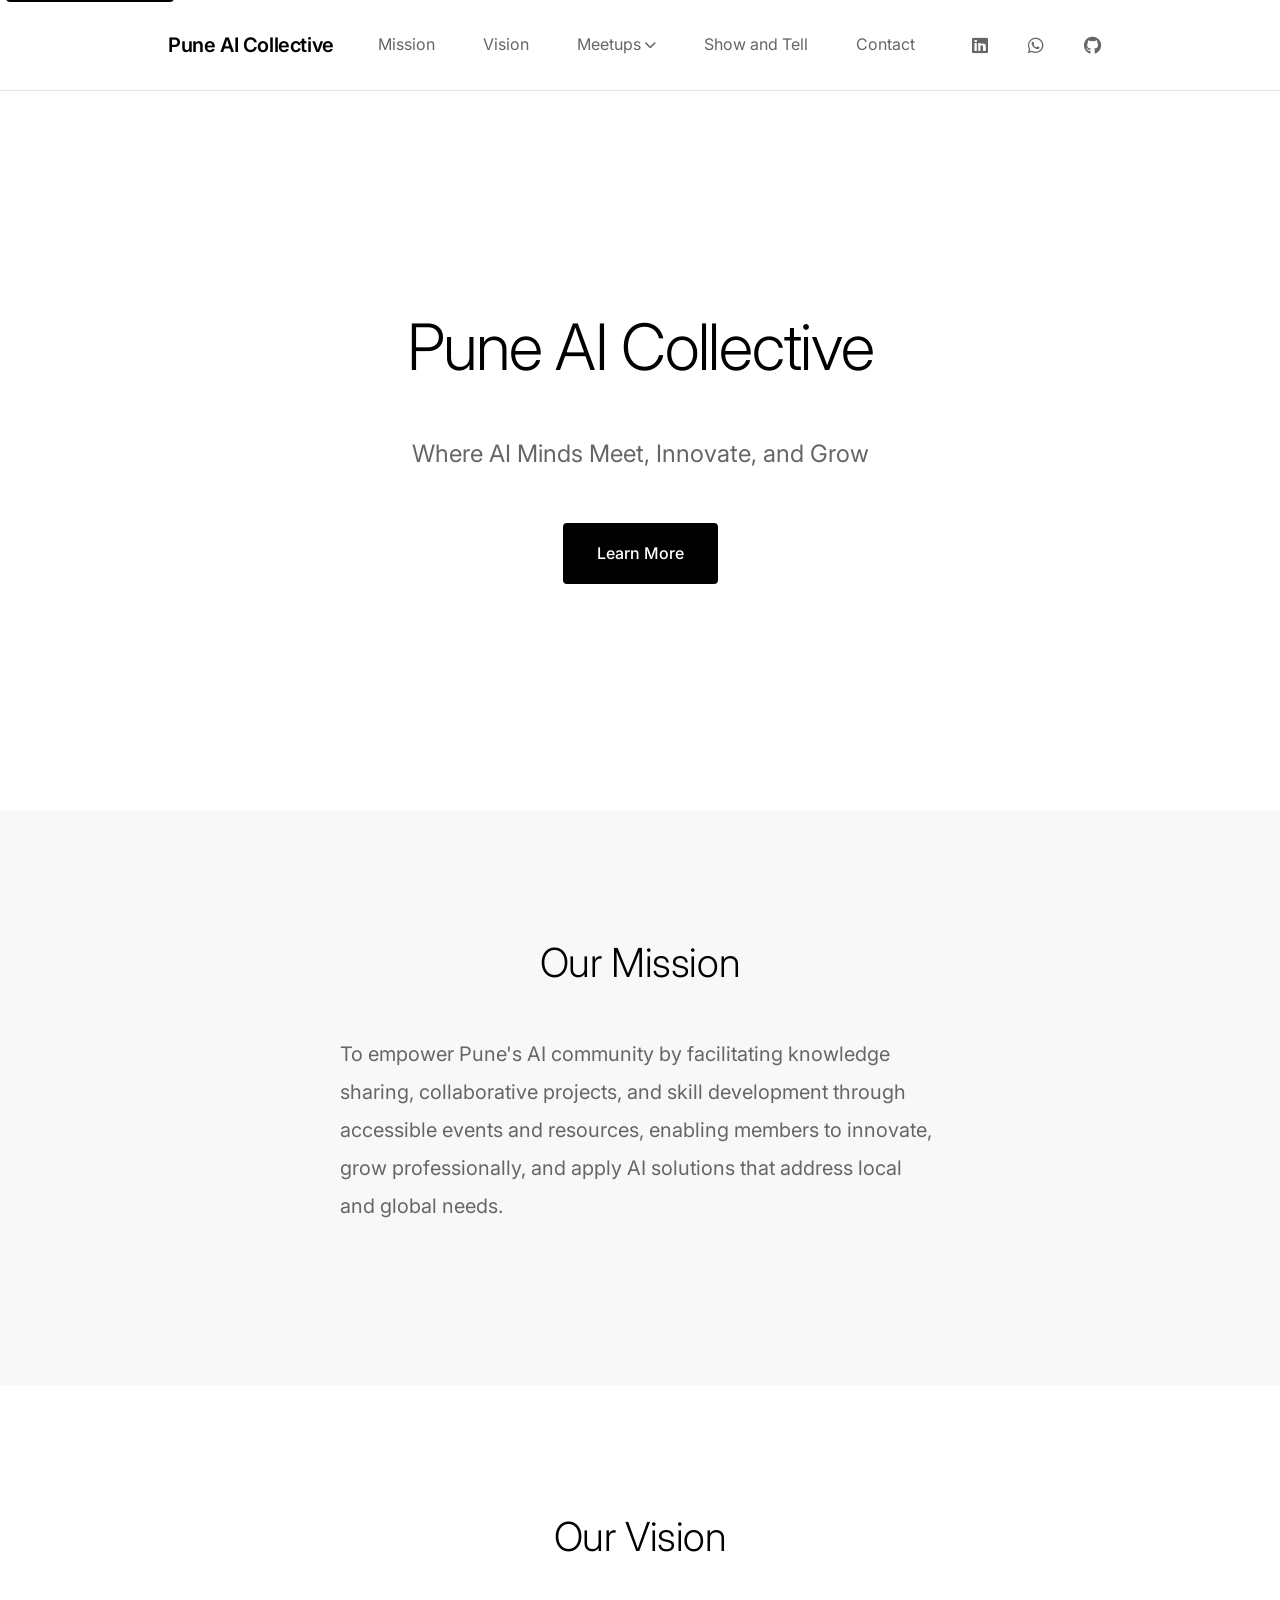
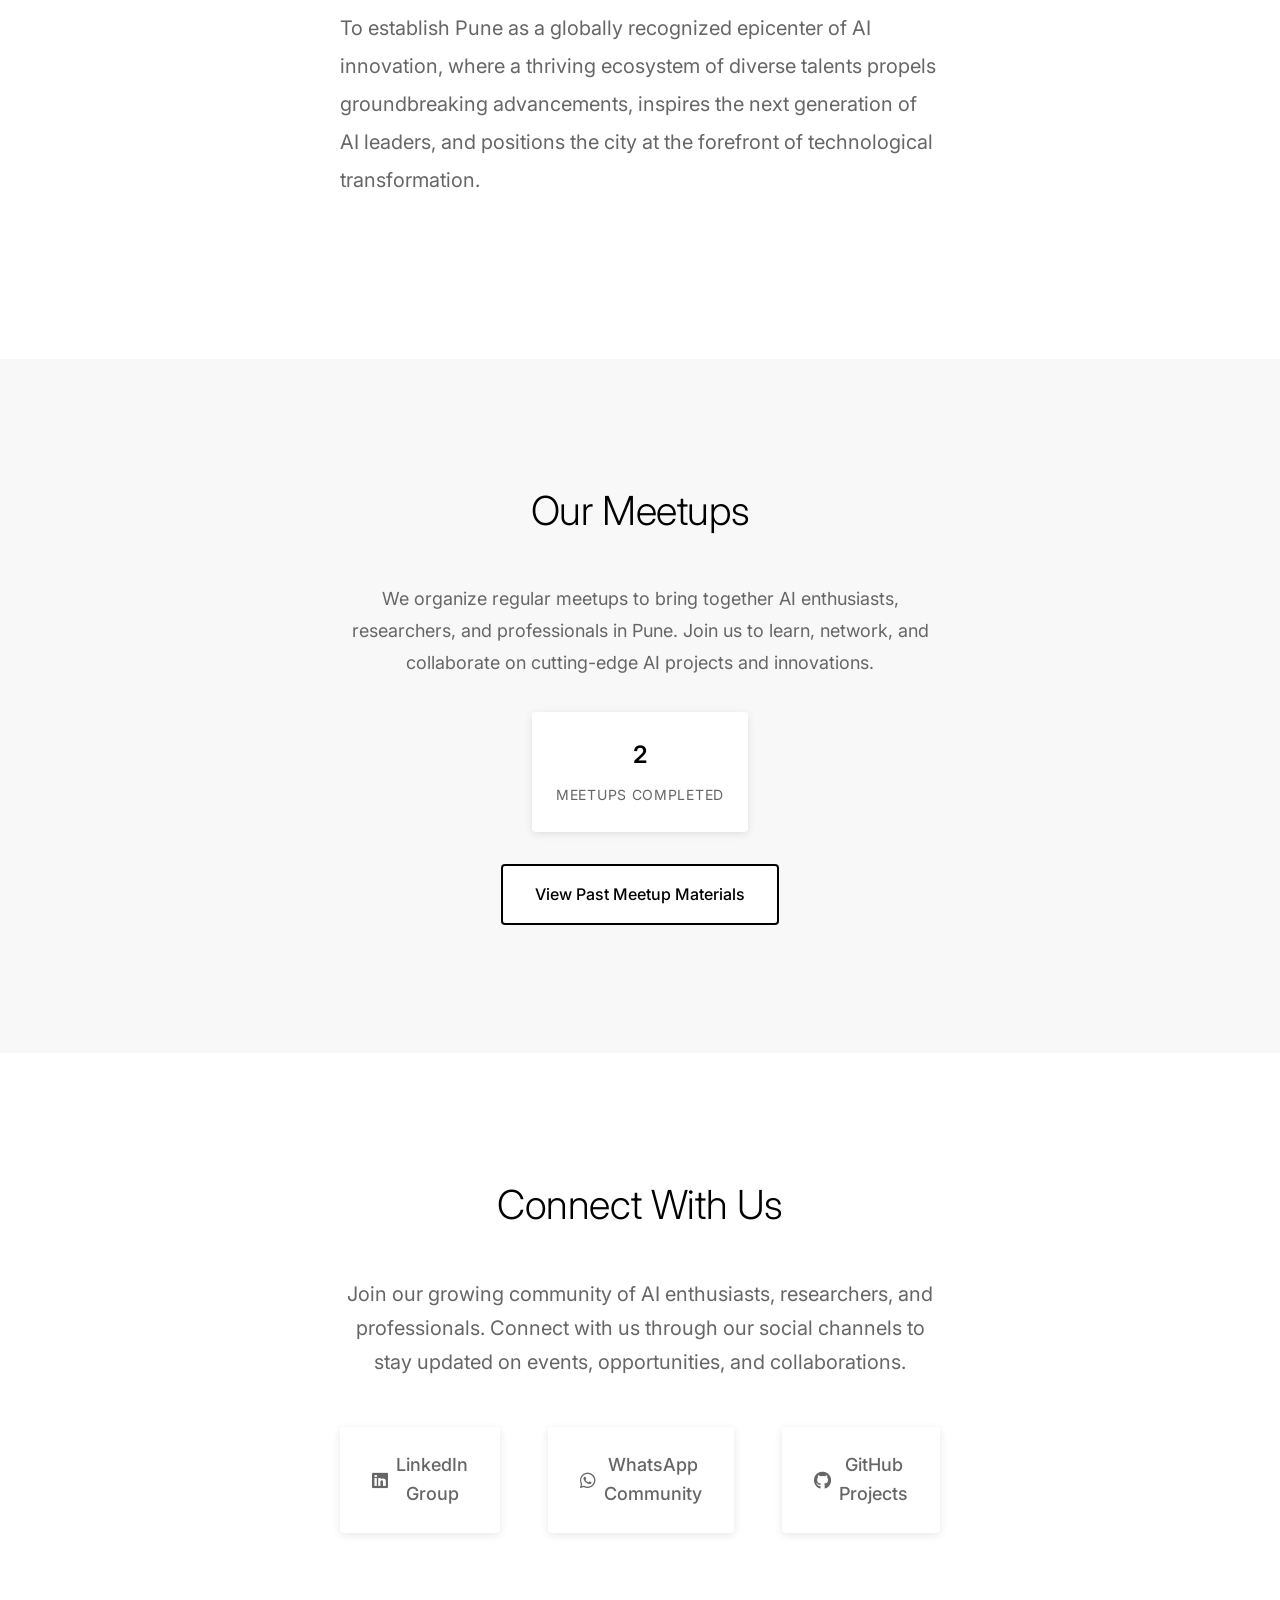
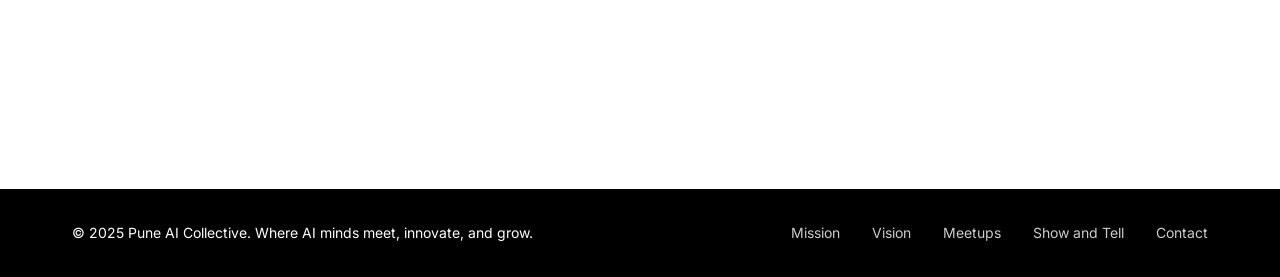
==== commit db7b2cce: "removed meetup banner" ====
--- a/index.html
+++ b/index.html
@@ -124,54 +124,6 @@
         </div>
     </nav>
 
-    <!-- Upcoming Meetup Banner -->
-    <section class="meetup-banner" role="banner" aria-labelledby="meetup-banner-heading">
-        <div class="meetup-banner-container">
-            <div class="meetup-banner-content">
-                <h2 id="meetup-banner-heading" class="meetup-banner-title">Upcoming Meetup</h2>
-                <p class="meetup-banner-date">April 11, 2026</p>
-                <div class="meetup-banner-details">
-                    <div class="meetup-detail-item">
-                        <i class="fas fa-clock" aria-hidden="true"></i>
-                        <span>10 AM - 1 PM</span>
-                    </div>
-                    <div class="meetup-detail-item">
-                        <i class="fas fa-map-marker-alt" aria-hidden="true"></i>
-                        <span>DPGU School of Management & Research, Tathawade, Pune</span>
-                    </div>
-                </div>
-                <div class="meetup-countdown" id="meetup-countdown" aria-live="polite">
-                    <div class="countdown-item">
-                        <span class="countdown-number" id="days">0</span>
-                        <span class="countdown-label">Days</span>
-                    </div>
-                    <div class="countdown-item">
-                        <span class="countdown-number" id="hours">0</span>
-                        <span class="countdown-label">Hours</span>
-                    </div>
-                    <div class="countdown-item">
-                        <span class="countdown-number" id="minutes">0</span>
-                        <span class="countdown-label">Minutes</span>
-                    </div>
-                    <div class="countdown-item">
-                        <span class="countdown-number" id="seconds">0</span>
-                        <span class="countdown-label">Seconds</span>
-                    </div>
-                </div>
-                <div class="meetup-banner-cta">
-                    <a
-                      href="https://luma.com/event/evt-CdvJm2GXUiSuANw"
-                      class="luma-checkout--button cta-button primary"
-                      data-luma-action="checkout"
-                      data-luma-event-id="evt-CdvJm2GXUiSuANw"
-                    >
-                      Register for Event
-                    </a>
-                </div>
-            </div>
-        </div>
-    </section>
-
     <!-- Main content -->
     <main id="main-content" role="main">
         <!-- Hero section -->
@@ -232,38 +184,11 @@
                     <div class="meetups-info">
                         <div class="meetup-stats">
                             <div class="stat-item">
-                                <span class="stat-number">1</span>
-                                <span class="stat-label">Meetup Completed</span>
-                            </div>
-                            <div class="stat-item stat-item-upcoming">
-                                <span class="stat-number">Apr 11</span>
-                                <span class="stat-label">Next Meetup</span>
+                                <span class="stat-number">2</span>
+                                <span class="stat-label">Meetups Completed</span>
                             </div>
                         </div>
-                        <div class="meetup-upcoming">
-                            <h3 class="upcoming-meetup-title">Upcoming Meetup</h3>
-                            <p class="upcoming-meetup-date">April 11, 2026</p>
-                            <div class="upcoming-meetup-info">
-                                <div class="upcoming-info-item">
-                                    <i class="fas fa-clock" aria-hidden="true"></i>
-                                    <span>10 AM - 1 PM</span>
-                                </div>
-                                <div class="upcoming-info-item">
-                                    <i class="fas fa-map-marker-alt" aria-hidden="true"></i>
-                                    <span>DPGU School of Management & Research, Tathawade, Pune</span>
-                                </div>
-                            </div>
-                            <p class="upcoming-meetup-description">
-                                Join us for our next meetup! Connect with fellow AI enthusiasts, share insights, and explore the latest developments in artificial intelligence.
-                            </p>
-                        </div>
                         <div class="meetup-cta">
-                            <a href="https://luma.com/event/evt-CdvJm2GXUiSuANw"
-                               class="luma-checkout--button cta-button primary"
-                               data-luma-action="checkout"
-                               data-luma-event-id="evt-CdvJm2GXUiSuANw">
-                                Register for Upcoming Meetup
-                            </a>
                             <a href="https://github.com/pune-ai-collective"
                                target="_blank"
                                rel="noopener noreferrer"
--- a/css/styles.css
+++ b/css/styles.css
@@ -12,18 +12,18 @@
     --accent-color: #f8f8f8;
     --border-color: #e5e5e5;
     --text-light: #999999;
-    
+
     /* Social media brand colors */
     --linkedin-color: #0077b5;
     --whatsapp-color: #25d366;
-    
+
     /* Typography - Helvetica-inspired modern font stack */
     --font-primary: 'Inter', 'Helvetica Neue', Helvetica, Arial, sans-serif;
     --font-weight-light: 300;
     --font-weight-normal: 400;
     --font-weight-medium: 500;
     --font-weight-semibold: 600;
-    
+
     /* Font sizes with modular scale */
     --font-size-small: 0.875rem;     /* 14px */
     --font-size-base: 1rem;          /* 16px */
@@ -32,7 +32,7 @@
     --font-size-xxl: 1.5rem;         /* 24px */
     --font-size-hero: 2.5rem;        /* 40px */
     --font-size-title: 2rem;         /* 32px */
-    
+
     /* Spacing with consistent rhythm */
     --spacing-xs: 0.25rem;    /* 4px */
     --spacing-sm: 0.5rem;     /* 8px */
@@ -41,17 +41,124 @@
     --spacing-xl: 2rem;       /* 32px */
     --spacing-xxl: 3rem;      /* 48px */
     --spacing-huge: 4rem;     /* 64px */
-    
+
     /* Layout and containers */
     --container-max-width: 1200px;
     --content-max-width: 800px;
     --border-radius: 0.25rem;
     --transition-speed: 0.3s;
     --transition-timing: cubic-bezier(0.4, 0, 0.2, 1);
-    
+
     /* Z-index scale */
     --z-navigation: 100;
     --z-modal: 1000;
+}
+
+/* Dark mode color overrides */
+@media (prefers-color-scheme: dark) {
+    :root {
+        --primary-color: #ffffff;
+        --secondary-color: #b3b3b3;
+        --background-color: #0f0f0f;
+        --accent-color: #1a1a1a;
+        --border-color: #333333;
+        --text-light: #666666;
+    }
+
+    /* Adjust hover colors for better dark mode contrast */
+    .github-icon:hover,
+    .github-icon:focus,
+    .github-link:hover,
+    .github-link:focus {
+        color: #e6e6e6;
+    }
+
+    /* Ensure dropdown menus have proper dark mode styling */
+    .dropdown-menu {
+        box-shadow: 0 4px 12px rgba(0, 0, 0, 0.5);
+    }
+
+    /* Adjust box shadows for dark mode */
+    .stat-item {
+        box-shadow: 0 2px 8px rgba(0, 0, 0, 0.3);
+    }
+
+    .contact-link {
+        box-shadow: 0 2px 8px rgba(0, 0, 0, 0.3);
+    }
+
+    .contact-link:hover,
+    .contact-link:focus {
+        box-shadow: 0 4px 16px rgba(0, 0, 0, 0.4);
+    }
+
+    .cta-button:hover,
+    .cta-button:focus {
+        box-shadow: 0 4px 12px rgba(255, 255, 255, 0.1);
+    }
+
+    /* Fix banner to have light background in dark mode */
+    .meetup-banner {
+        background: linear-gradient(135deg, #e6e6e6 0%, #ffffff 100%) !important;
+        color: #000000 !important;
+        border-bottom-color: #d0d0d0 !important;
+    }
+
+    .meetup-banner-title,
+    .meetup-banner-date,
+    .meetup-detail-item,
+    .countdown-number,
+    .countdown-label {
+        color: #000000 !important;
+    }
+
+    .countdown-item {
+        background-color: rgba(0, 0, 0, 0.05) !important;
+        border: 1px solid rgba(0, 0, 0, 0.1) !important;
+    }
+
+    .countdown-item:hover {
+        background-color: rgba(0, 0, 0, 0.08) !important;
+    }
+
+    .meetup-banner .cta-button {
+        background-color: #000000 !important;
+        color: #ffffff !important;
+        border-color: #000000 !important;
+    }
+
+    .meetup-banner .cta-button:hover,
+    .meetup-banner .cta-button:focus {
+        background-color: transparent !important;
+        color: #000000 !important;
+        border-color: #000000 !important;
+    }
+
+    /* Fix footer for dark mode */
+    .site-footer {
+        background-color: var(--accent-color) !important;
+        border-top: 1px solid var(--border-color) !important;
+    }
+
+    .footer-text,
+    .footer-link {
+        color: var(--primary-color) !important;
+    }
+
+    .footer-link:hover,
+    .footer-link:focus {
+        color: var(--secondary-color) !important;
+    }
+
+    /* Fix stat item with light gradient in dark mode */
+    .stat-item-upcoming {
+        background: linear-gradient(135deg, #e6e6e6 0%, #ffffff 100%) !important;
+    }
+
+    .stat-item-upcoming .stat-number,
+    .stat-item-upcoming .stat-label {
+        color: #000000 !important;
+    }
 }
 
 /* CSS Reset and Foundation */
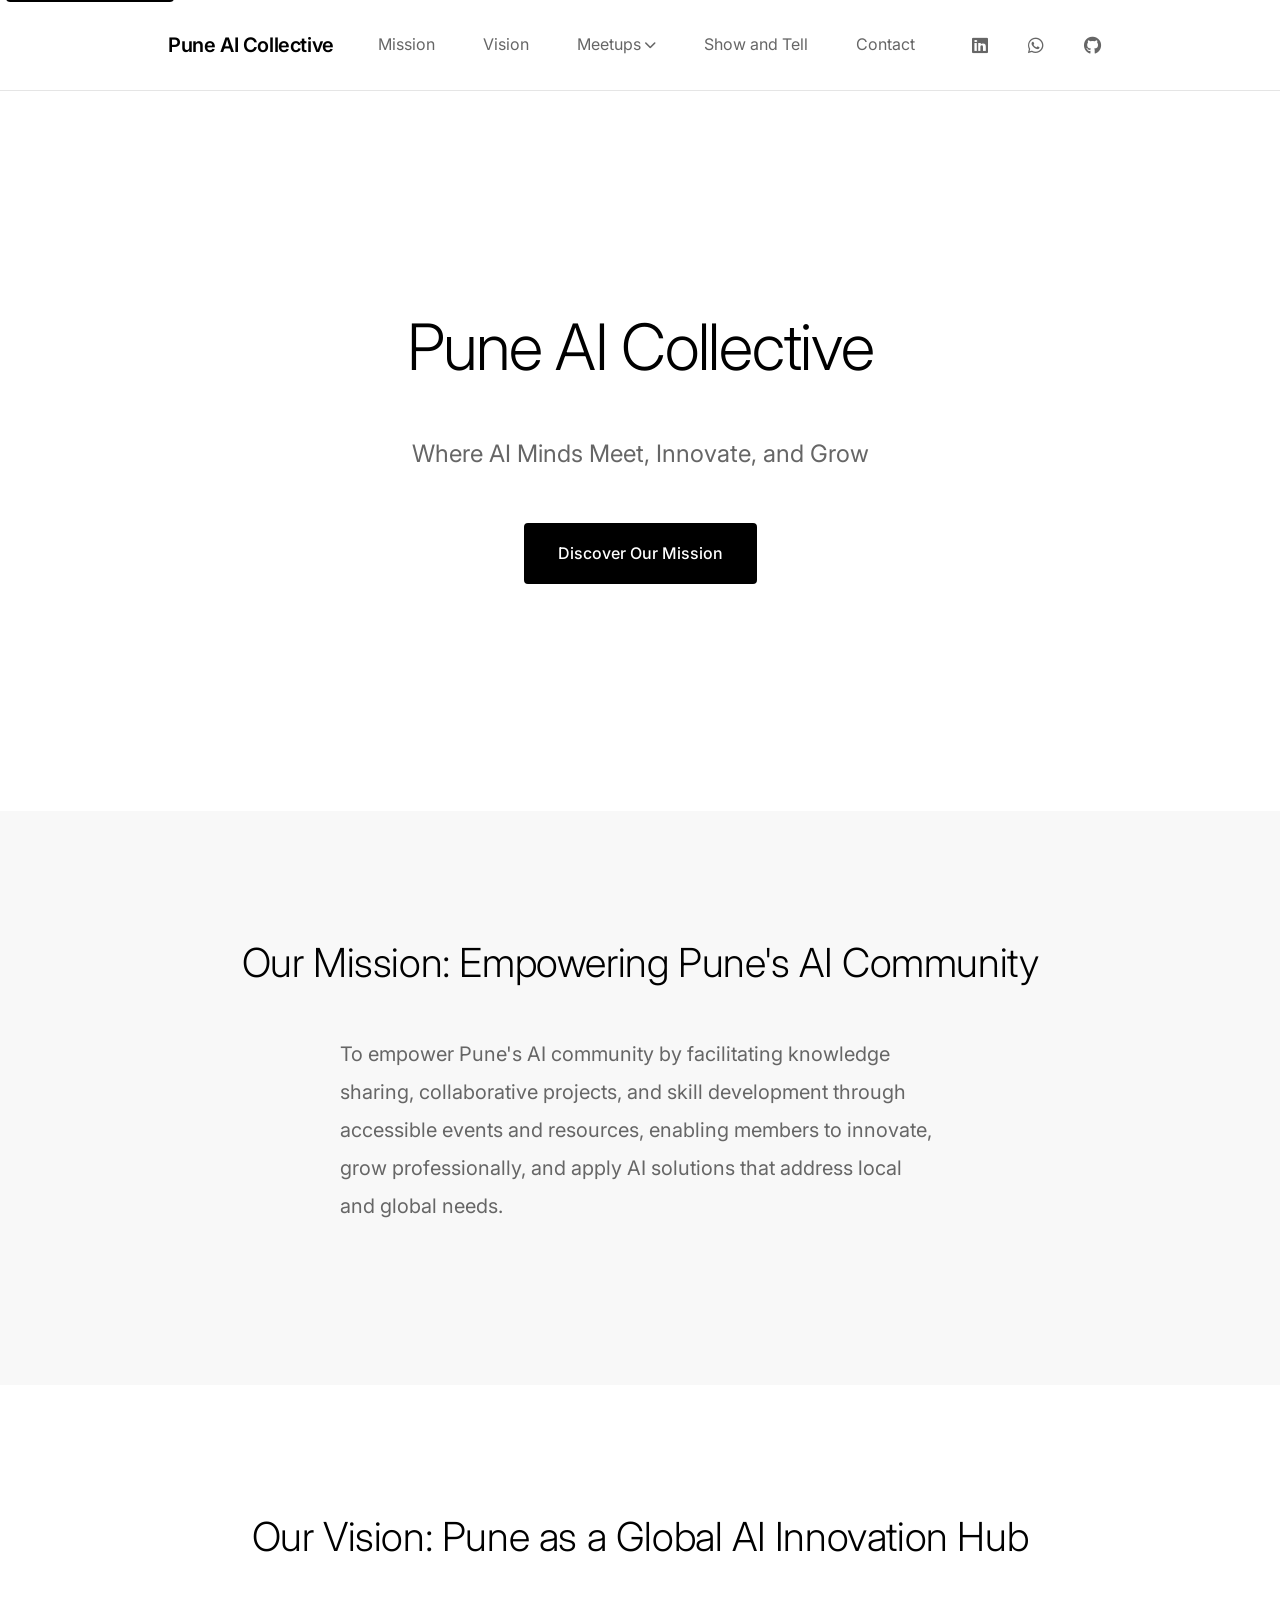
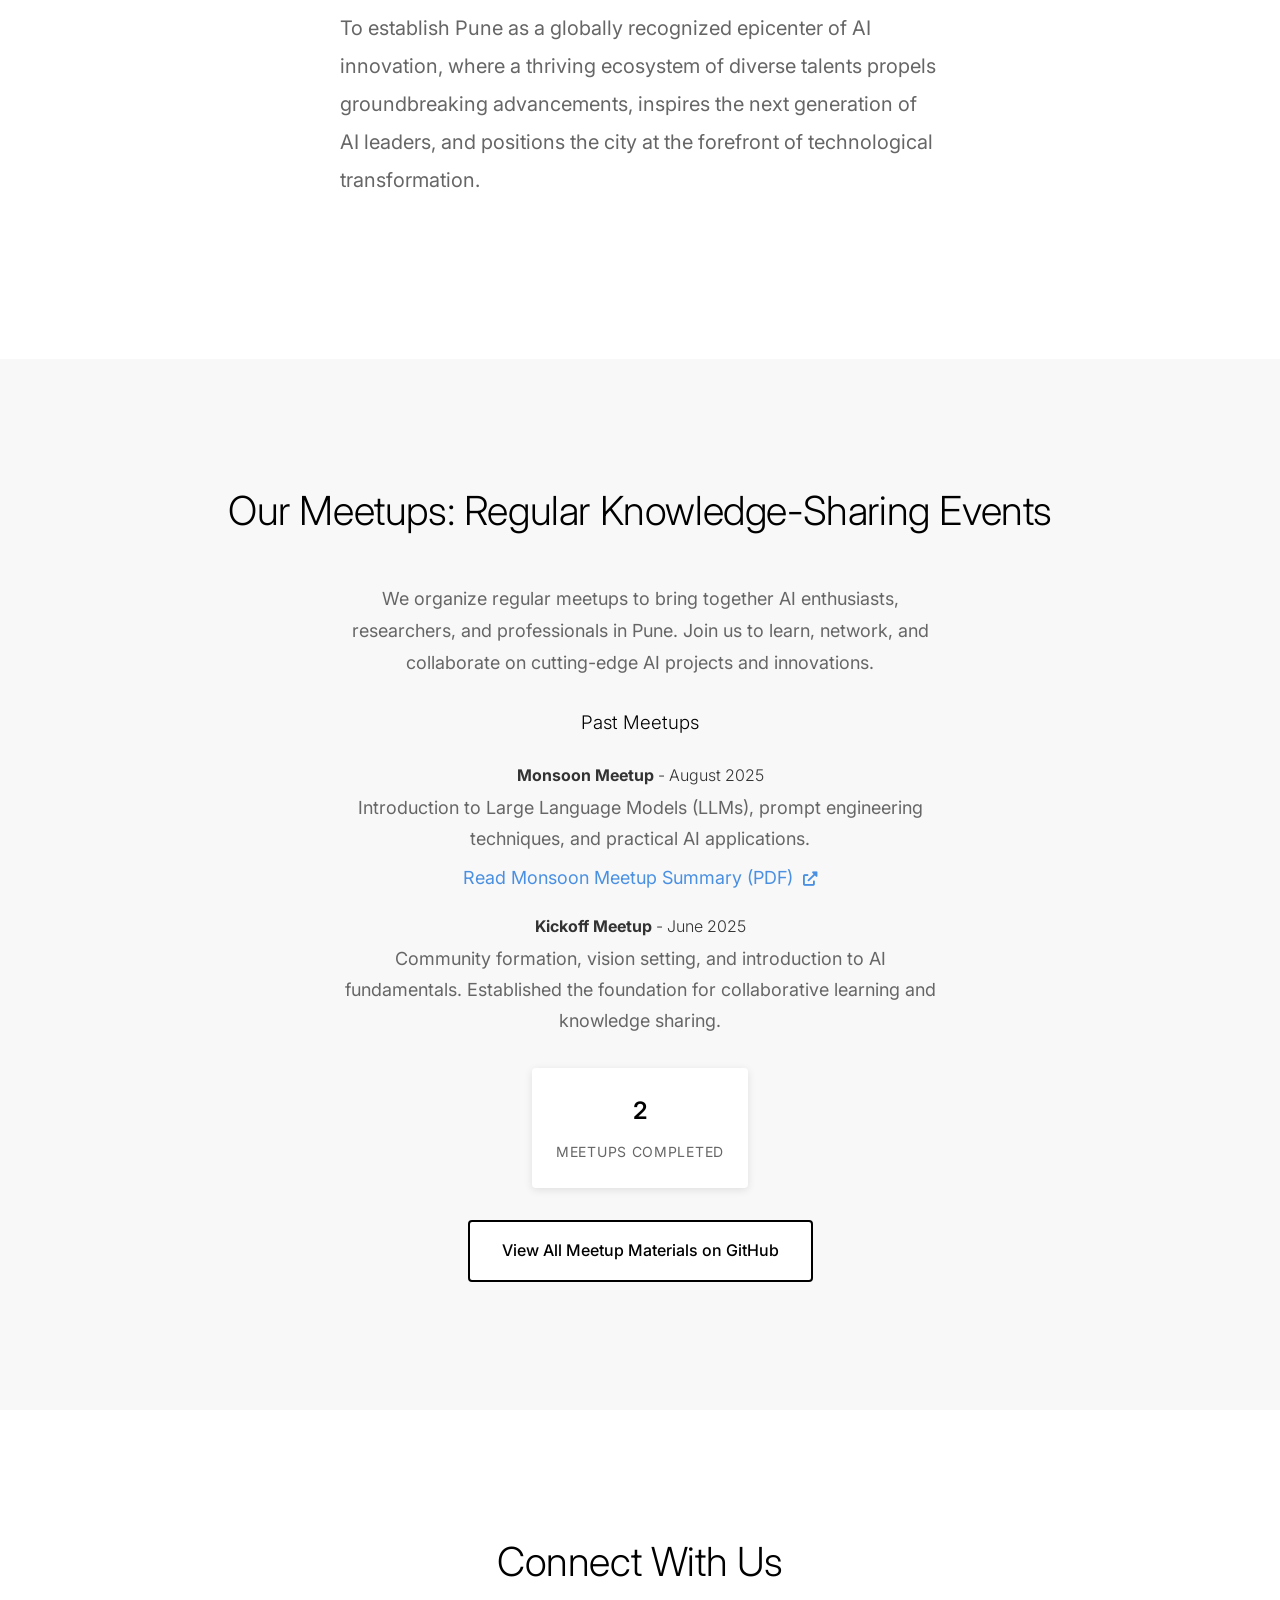
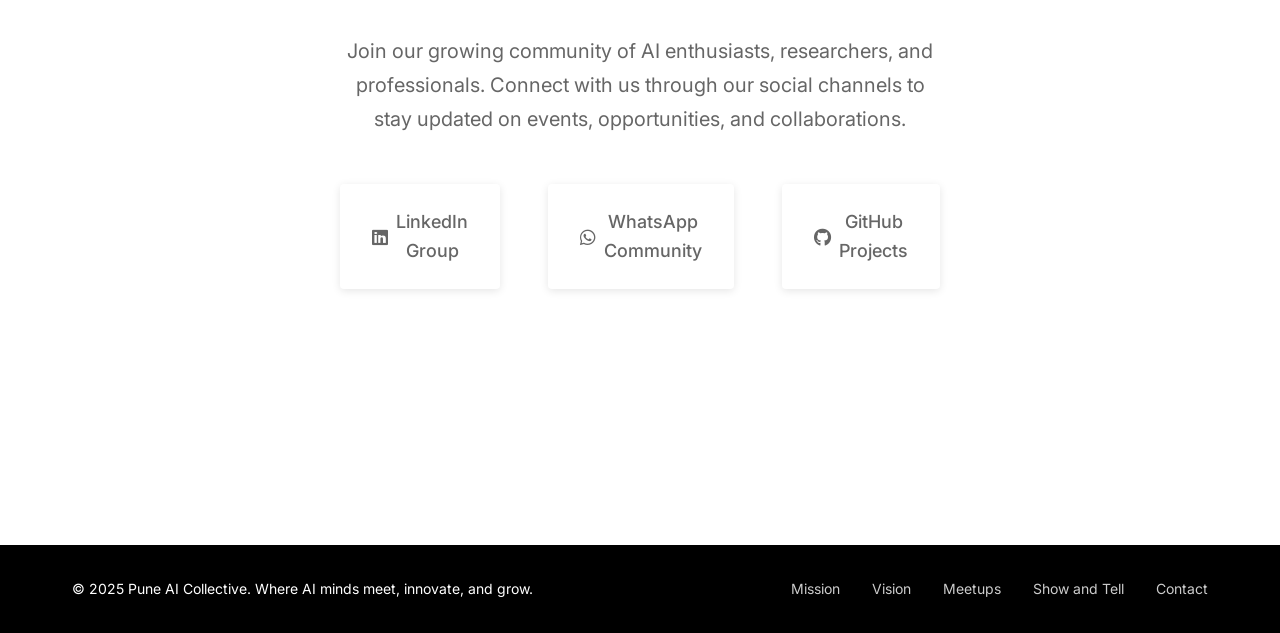
==== commit 6e65e1a6: "AI Website Optimization: SEO and Discoverability Improvements - Added robots.txt with AI crawler dir" ====
--- a/index.html
+++ b/index.html
@@ -22,7 +22,10 @@
     <meta name="twitter:card" content="summary">
     <meta name="twitter:title" content="Pune AI Collective - AI Innovation Community">
     <meta name="twitter:description" content="Where AI minds meet, innovate, and grow. Join Pune's AI community for knowledge sharing, collaborative projects, and skill development.">
-    
+
+    <!-- Canonical URL -->
+    <link rel="canonical" href="https://www.puneaicollective.org/">
+
     <!-- Preconnect to external resources for performance -->
     <link rel="preconnect" href="https://fonts.googleapis.com">
     <link rel="preconnect" href="https://fonts.gstatic.com" crossorigin>
@@ -40,6 +43,98 @@
     <link rel="stylesheet" href="css/styles.css">
     <link rel="stylesheet" href="css/responsive.css">
     <link rel="stylesheet" href="css/animations.css">
+
+    <!-- JSON-LD Structured Data: Organization -->
+    <script type="application/ld+json">
+    {
+      "@context": "https://schema.org",
+      "@type": "Organization",
+      "name": "Pune AI Collective",
+      "description": "Empowering Pune's AI community through knowledge sharing, collaborative projects, and skill development.",
+      "url": "https://www.puneaicollective.org",
+      "logo": "https://www.puneaicollective.org/favicon.ico",
+      "foundingDate": "2025",
+      "sameAs": [
+        "https://www.linkedin.com/groups/11802260/",
+        "https://github.com/pune-ai-collective"
+      ],
+      "contactPoint": {
+        "@type": "ContactPoint",
+        "contactType": "Community Manager",
+        "url": "https://www.puneaicollective.org/#contact"
+      }
+    }
+    </script>
+
+    <!-- JSON-LD Structured Data: Event Series for Meetups -->
+    <script type="application/ld+json">
+    {
+      "@context": "https://schema.org",
+      "@type": "EventSeries",
+      "name": "Pune AI Collective Meetups",
+      "description": "Regular meetups bringing together AI enthusiasts, researchers, and professionals in Pune for knowledge sharing and collaboration.",
+      "organizer": {
+        "@type": "Organization",
+        "name": "Pune AI Collective",
+        "url": "https://www.puneaicollective.org"
+      },
+      "location": {
+        "@type": "Place",
+        "address": {
+          "@type": "PostalAddress",
+          "addressLocality": "Pune",
+          "addressRegion": "Maharashtra",
+          "addressCountry": "IN"
+        }
+      },
+      "subEvent": [
+        {
+          "@type": "Event",
+          "name": "Monsoon Meetup - Introduction to LLMs",
+          "startDate": "2025-08-15",
+          "eventStatus": "https://schema.org/EventScheduled",
+          "eventAttendanceMode": "https://schema.org/OfflineEventAttendanceMode",
+          "description": "Introduction to Large Language Models (LLMs), prompt engineering techniques, and practical AI applications.",
+          "organizer": {
+            "@type": "Organization",
+            "name": "Pune AI Collective",
+            "url": "https://www.puneaicollective.org"
+          },
+          "location": {
+            "@type": "Place",
+            "address": {
+              "@type": "PostalAddress",
+              "addressLocality": "Pune",
+              "addressRegion": "Maharashtra",
+              "addressCountry": "IN"
+            }
+          }
+        },
+        {
+          "@type": "Event",
+          "name": "Kickoff Meetup - Community Formation",
+          "startDate": "2025-06-15",
+          "eventStatus": "https://schema.org/EventScheduled",
+          "eventAttendanceMode": "https://schema.org/OfflineEventAttendanceMode",
+          "description": "Community formation, vision setting, and introduction to AI fundamentals.",
+          "organizer": {
+            "@type": "Organization",
+            "name": "Pune AI Collective",
+            "url": "https://www.puneaicollective.org"
+          },
+          "location": {
+            "@type": "Place",
+            "address": {
+              "@type": "PostalAddress",
+              "addressLocality": "Pune",
+              "addressRegion": "Maharashtra",
+              "addressCountry": "IN"
+            }
+          }
+        }
+      ]
+    }
+    </script>
 </head>
 <body>
     <!-- Skip to main content link for accessibility -->
@@ -137,7 +232,7 @@
                 </p>
                 <div class="hero-cta">
                     <a href="#mission" class="cta-button primary" aria-describedby="mission-description">
-                        Learn More
+                        Discover Our Mission
                     </a>
                 </div>
             </div>
@@ -147,7 +242,7 @@
         <section class="content-section mission-section" id="mission" aria-labelledby="mission-heading">
             <div class="section-container">
                 <header class="section-header">
-                    <h2 id="mission-heading" class="section-title">Our Mission</h2>
+                    <h2 id="mission-heading" class="section-title">Our Mission: Empowering Pune's AI Community</h2>
                 </header>
                 <div class="section-content">
                     <p class="mission-text" id="mission-description">
@@ -161,7 +256,7 @@
         <section class="content-section vision-section" id="vision" aria-labelledby="vision-heading">
             <div class="section-container">
                 <header class="section-header">
-                    <h2 id="vision-heading" class="section-title">Our Vision</h2>
+                    <h2 id="vision-heading" class="section-title">Our Vision: Pune as a Global AI Innovation Hub</h2>
                 </header>
                 <div class="section-content">
                     <p class="vision-text">
@@ -175,26 +270,58 @@
         <section class="content-section meetups-section" id="meetups" aria-labelledby="meetups-heading">
             <div class="section-container">
                 <header class="section-header">
-                    <h2 id="meetups-heading" class="section-title">Our Meetups</h2>
+                    <h2 id="meetups-heading" class="section-title">Our Meetups: Regular Knowledge-Sharing Events</h2>
                 </header>
                 <div class="section-content">
                     <p class="meetups-text">
                         We organize regular meetups to bring together AI enthusiasts, researchers, and professionals in Pune. Join us to learn, network, and collaborate on cutting-edge AI projects and innovations.
                     </p>
+
                     <div class="meetups-info">
-                        <div class="meetup-stats">
+                        <h3>Past Meetups</h3>
+                        <div class="meetup-list" style="margin: 2rem 0;">
+                            <article class="meetup-item" style="margin-bottom: 1.5rem;">
+                                <h4 style="color: #333; margin-bottom: 0.5rem;">
+                                    <strong>Monsoon Meetup</strong> - August 2025
+                                </h4>
+                                <p style="color: #666; margin-bottom: 0.5rem;">
+                                    Introduction to Large Language Models (LLMs), prompt engineering techniques, and practical AI applications.
+                                </p>
+                                <p>
+                                    <a href="assets/Monsoon-meetup-blog.pdf"
+                                       target="_blank"
+                                       rel="noopener noreferrer"
+                                       style="color: #4A90E2; text-decoration: none;">
+                                        Read Monsoon Meetup Summary (PDF)
+                                        <i class="fas fa-external-link-alt" aria-hidden="true" style="font-size: 0.8em; margin-left: 0.3rem;"></i>
+                                    </a>
+                                </p>
+                            </article>
+
+                            <article class="meetup-item" style="margin-bottom: 1.5rem;">
+                                <h4 style="color: #333; margin-bottom: 0.5rem;">
+                                    <strong>Kickoff Meetup</strong> - June 2025
+                                </h4>
+                                <p style="color: #666;">
+                                    Community formation, vision setting, and introduction to AI fundamentals. Established the foundation for collaborative learning and knowledge sharing.
+                                </p>
+                            </article>
+                        </div>
+
+                        <div class="meetup-stats" style="margin: 2rem 0;">
                             <div class="stat-item">
                                 <span class="stat-number">2</span>
                                 <span class="stat-label">Meetups Completed</span>
                             </div>
                         </div>
+
                         <div class="meetup-cta">
                             <a href="https://github.com/pune-ai-collective"
                                target="_blank"
                                rel="noopener noreferrer"
                                class="cta-button secondary"
                                aria-label="View our meetup materials on GitHub (opens in new tab)">
-                                View Past Meetup Materials
+                                View All Meetup Materials on GitHub
                             </a>
                         </div>
                     </div>
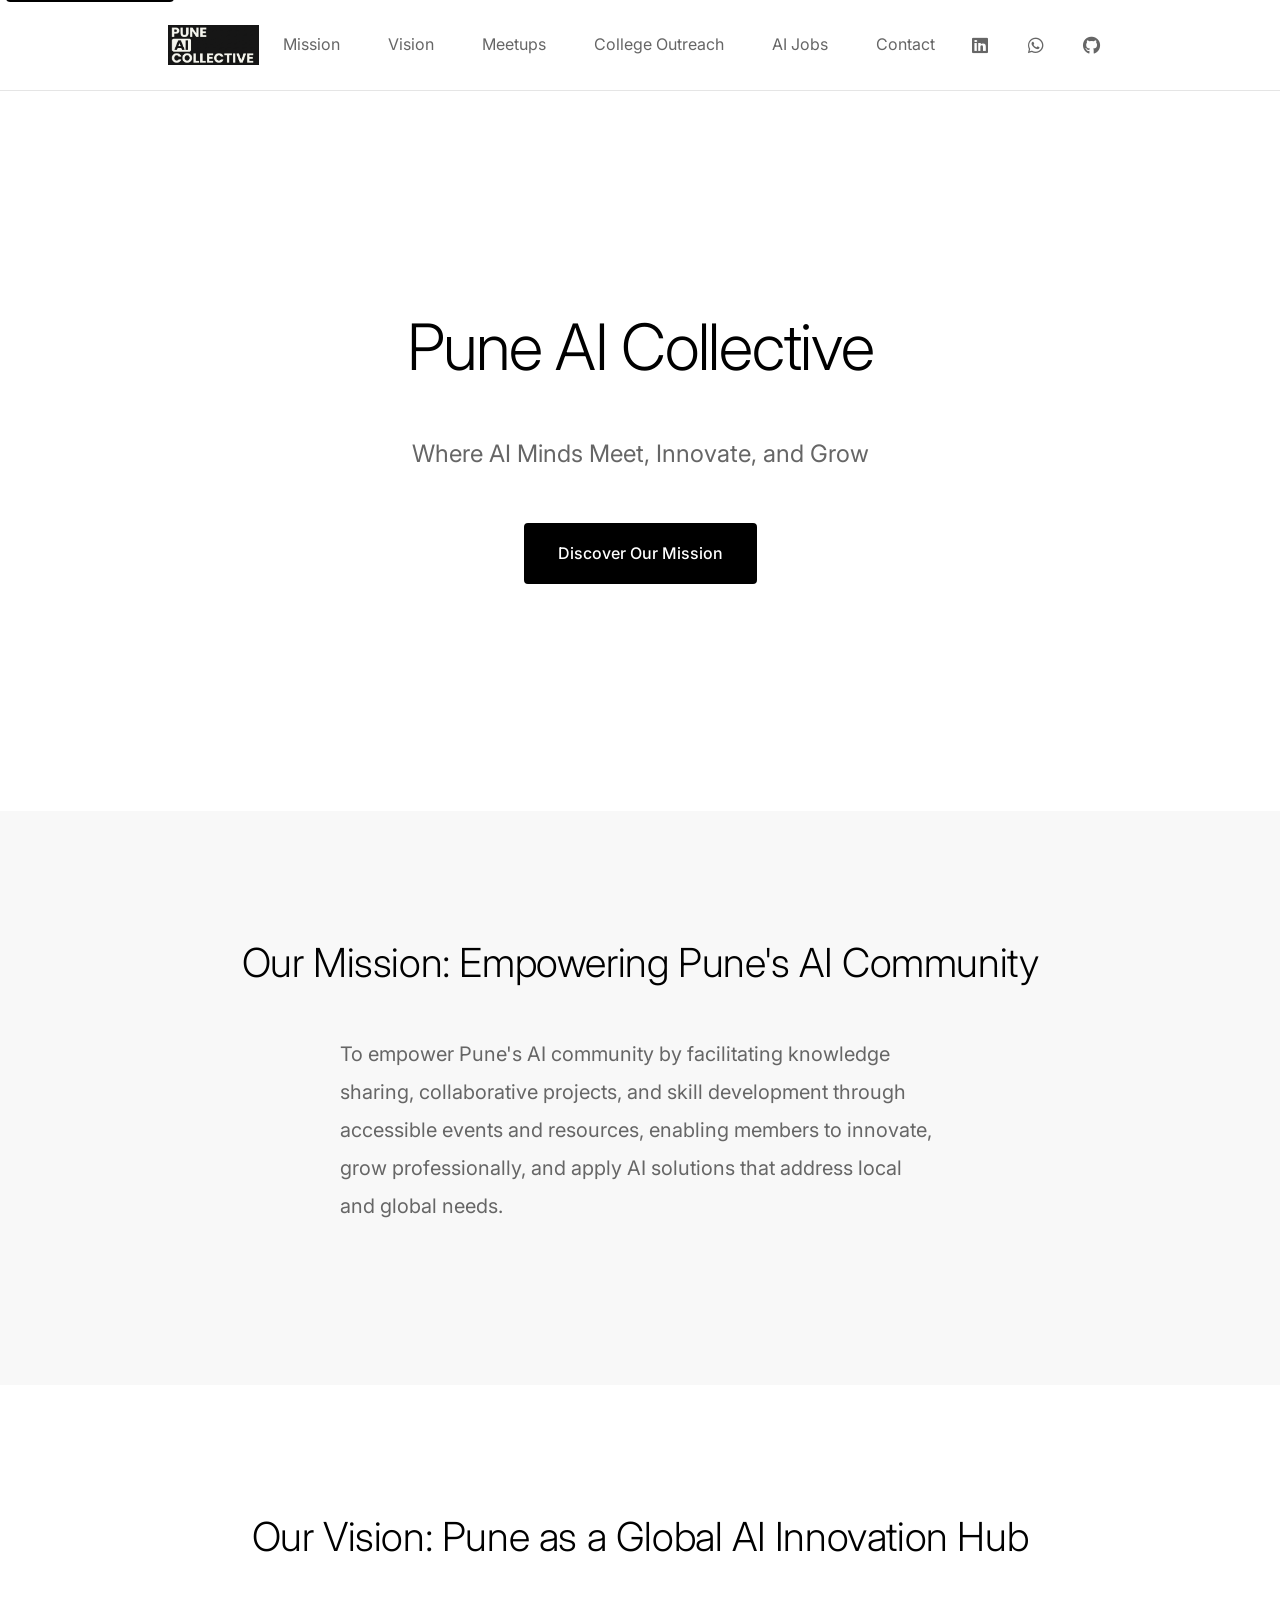
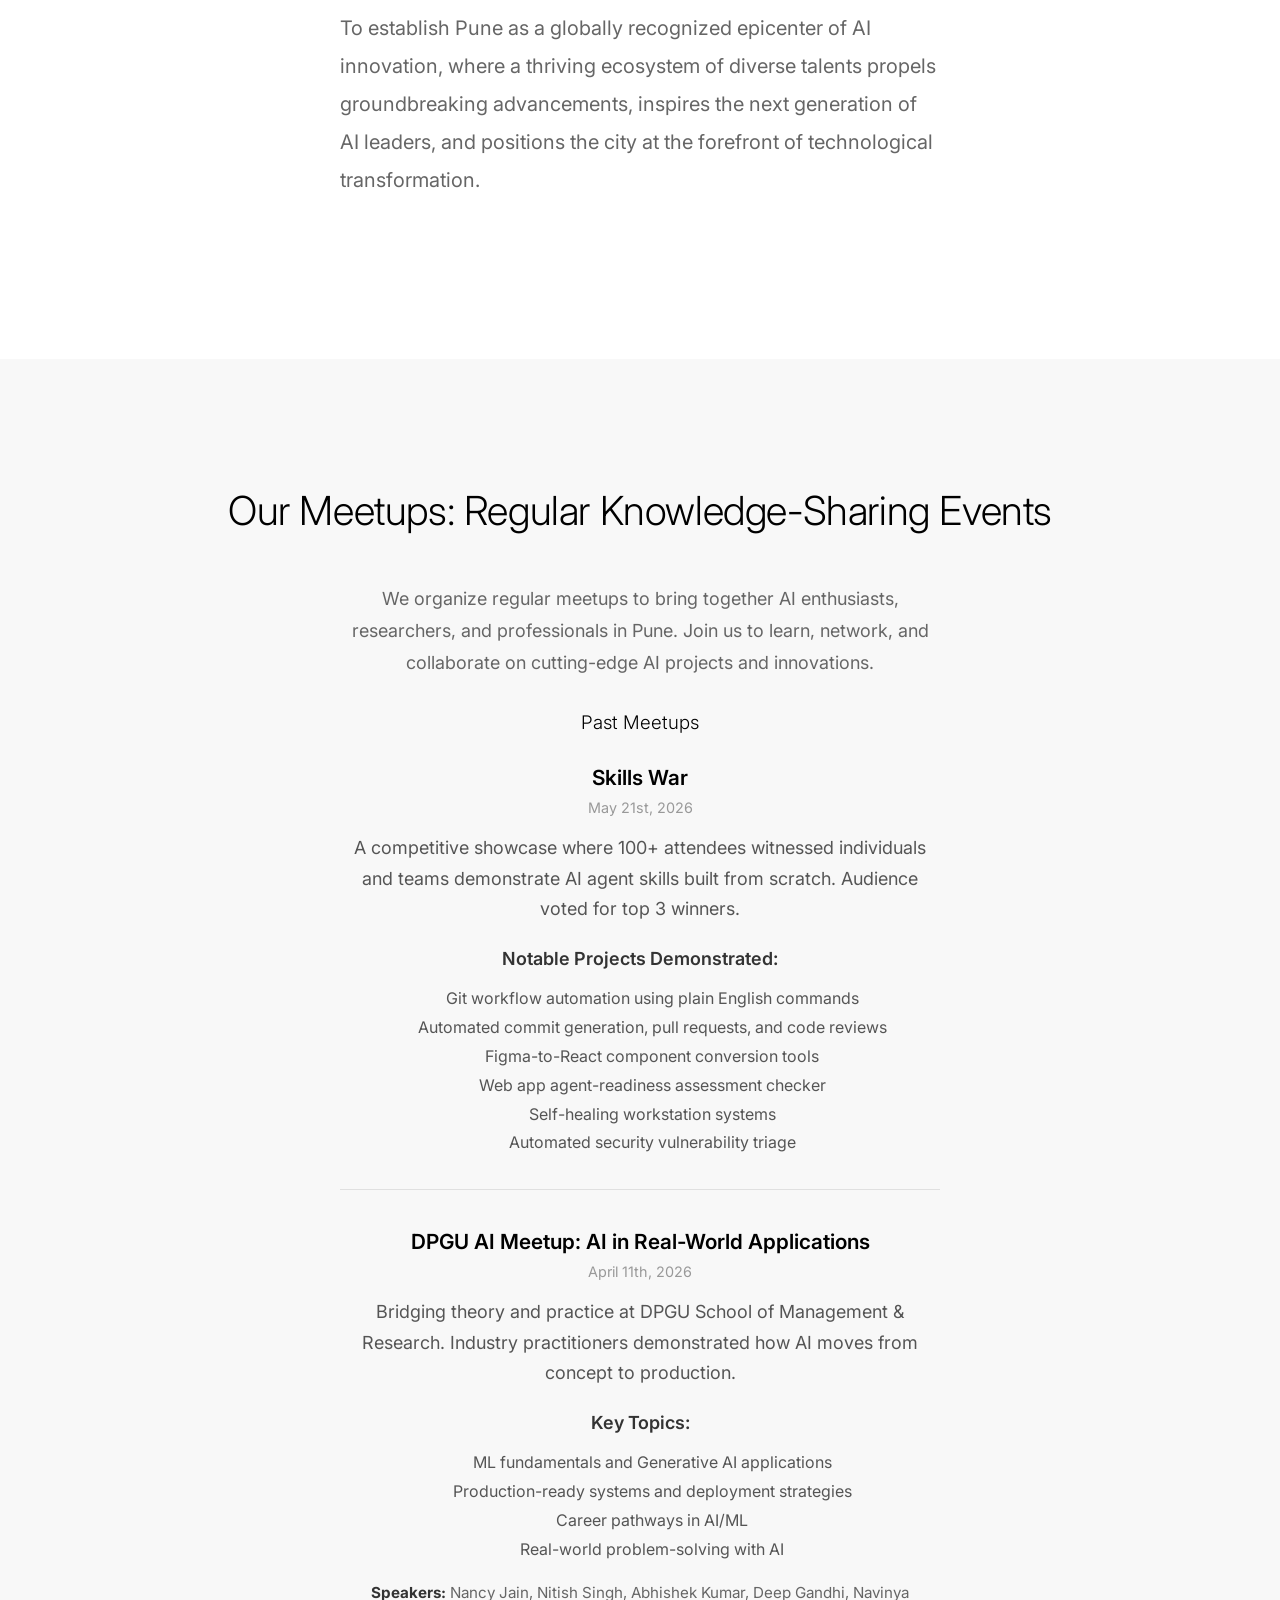
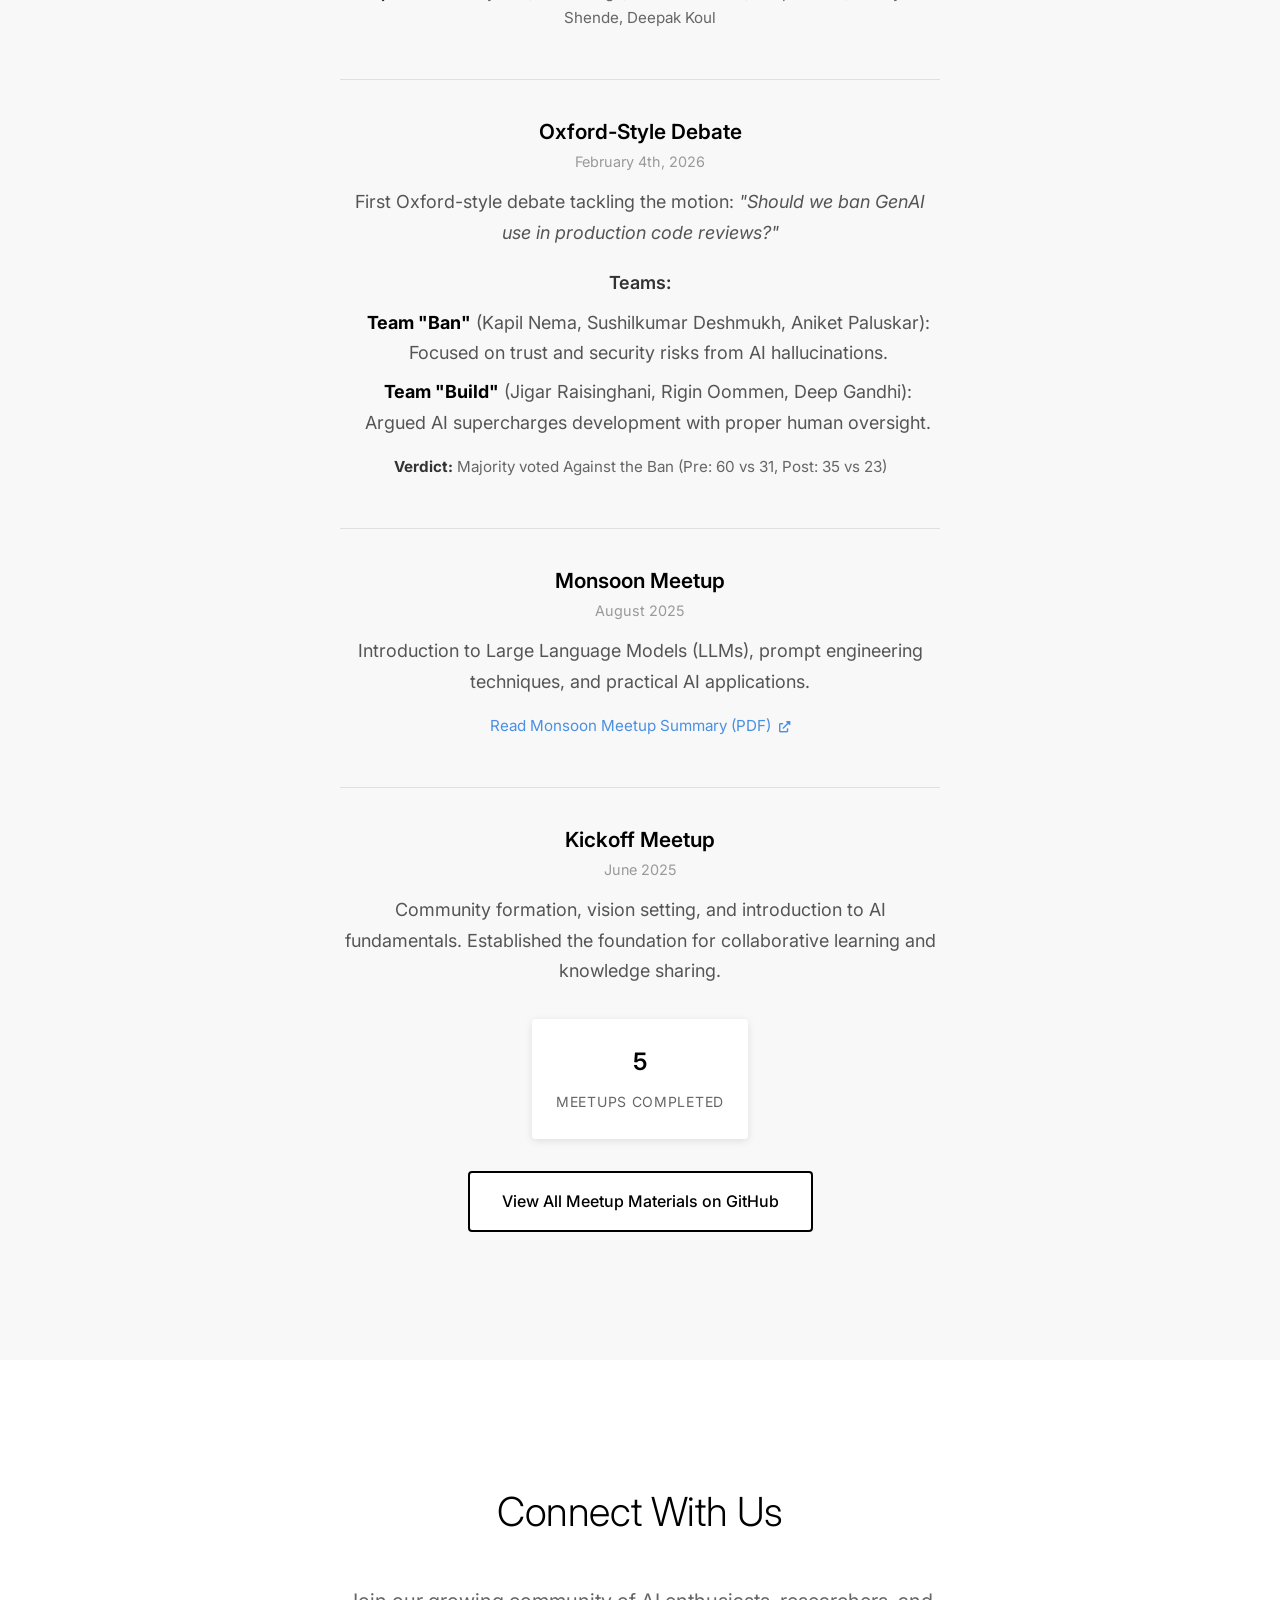
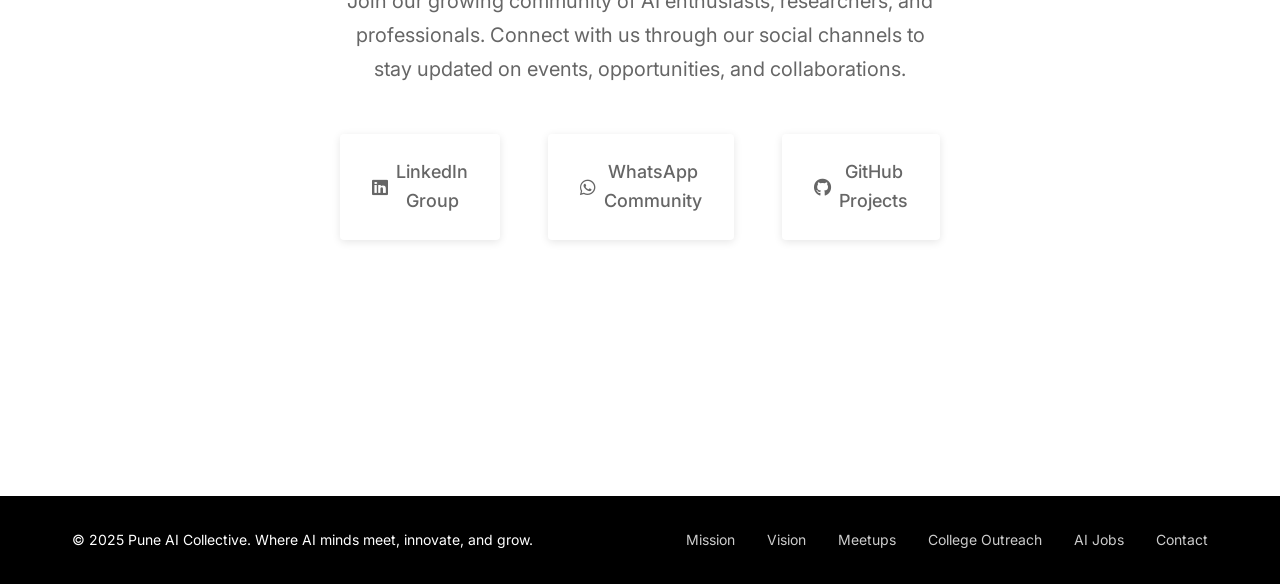
==== commit 8920b559: "Update website navigation and add new pages - Replace text branding with logo.png in header - Remove" ====
--- a/index.html
+++ b/index.html
@@ -145,7 +145,7 @@
         <div class="nav-container">
             <div class="nav-brand">
                 <a href="#home" class="nav-logo" aria-label="Pune AI Collective Home">
-                    Pune AI Collective
+                    <img src="logo.png" alt="Pune AI Collective" style="height: 40px; width: auto;">
                 </a>
             </div>
             
@@ -167,25 +167,14 @@
                 <li class="nav-item" role="none">
                     <a href="#vision" class="nav-link" role="menuitem">Vision</a>
                 </li>
-                <li class="nav-item has-dropdown" role="none">
-                    <a href="#meetups" class="nav-link" role="menuitem" aria-expanded="false" aria-haspopup="true">
-                        Meetups
-                        <i class="fas fa-chevron-down dropdown-arrow" aria-hidden="true"></i>
-                    </a>
-                    <ul class="dropdown-menu" role="menu" aria-label="Meetups submenu">
-                        <li class="dropdown-item" role="none">
-                            <a href="#meetups" class="dropdown-link" role="menuitem">All Meetups</a>
-                        </li>
-                        <li class="dropdown-item" role="none">
-                            <a href="assets/Monsoon-meetup-blog.pdf" class="dropdown-link" role="menuitem" target="_blank" rel="noopener noreferrer">
-                                Monsoon Meetup Blog
-                                <i class="fas fa-external-link-alt" aria-hidden="true"></i>
-                            </a>
-                        </li>
-                    </ul>
-                </li>
-                <li class="nav-item" role="none">
-                    <a href="show-and-tell.html" class="nav-link" role="menuitem">Show and Tell</a>
+                <li class="nav-item" role="none">
+                    <a href="#meetups" class="nav-link" role="menuitem">Meetups</a>
+                </li>
+                <li class="nav-item" role="none">
+                    <a href="college-outreach.html" class="nav-link" role="menuitem">College Outreach</a>
+                </li>
+                <li class="nav-item" role="none">
+                    <a href="ai-jobs.html" class="nav-link" role="menuitem">AI Jobs</a>
                 </li>
                 <li class="nav-item" role="none">
                     <a href="#contact" class="nav-link" role="menuitem">Contact</a>
@@ -280,37 +269,109 @@
                     <div class="meetups-info">
                         <h3>Past Meetups</h3>
                         <div class="meetup-list" style="margin: 2rem 0;">
-                            <article class="meetup-item" style="margin-bottom: 1.5rem;">
-                                <h4 style="color: #333; margin-bottom: 0.5rem;">
-                                    <strong>Monsoon Meetup</strong> - August 2025
-                                </h4>
-                                <p style="color: #666; margin-bottom: 0.5rem;">
-                                    Introduction to Large Language Models (LLMs), prompt engineering techniques, and practical AI applications.
-                                </p>
-                                <p>
+
+                            <!-- Event 1: Skills War -->
+                            <article class="meetup-item" style="margin-bottom: 2.5rem; padding-bottom: 2rem; border-bottom: 1px solid #e0e0e0;">
+                                <div style="margin-bottom: 1rem;">
+                                    <h4 style="color: #000; font-size: 1.3rem; font-weight: 600; margin-bottom: 0.3rem;">Skills War</h4>
+                                    <p style="color: #999; font-size: 0.9rem; margin-bottom: 0.8rem;">May 21st, 2026</p>
+                                    <p style="color: #555; line-height: 1.7;">
+                                        A competitive showcase where 100+ attendees witnessed individuals and teams demonstrate AI agent skills built from scratch. Audience voted for top 3 winners.
+                                    </p>
+                                </div>
+                                <div style="margin-top: 1.2rem;">
+                                    <p style="color: #333; font-weight: 600; margin-bottom: 0.6rem;">Notable Projects Demonstrated:</p>
+                                    <ul style="color: #555; line-height: 1.8; margin-left: 1.5rem;">
+                                        <li>Git workflow automation using plain English commands</li>
+                                        <li>Automated commit generation, pull requests, and code reviews</li>
+                                        <li>Figma-to-React component conversion tools</li>
+                                        <li>Web app agent-readiness assessment checker</li>
+                                        <li>Self-healing workstation systems</li>
+                                        <li>Automated security vulnerability triage</li>
+                                    </ul>
+                                </div>
+                            </article>
+
+                            <!-- Event 2: DPGU AI Meetup -->
+                            <article class="meetup-item" style="margin-bottom: 2.5rem; padding-bottom: 2rem; border-bottom: 1px solid #e0e0e0;">
+                                <div style="margin-bottom: 1rem;">
+                                    <h4 style="color: #000; font-size: 1.3rem; font-weight: 600; margin-bottom: 0.3rem;">DPGU AI Meetup: AI in Real-World Applications</h4>
+                                    <p style="color: #999; font-size: 0.9rem; margin-bottom: 0.8rem;">April 11th, 2026</p>
+                                    <p style="color: #555; line-height: 1.7;">
+                                        Bridging theory and practice at DPGU School of Management & Research. Industry practitioners demonstrated how AI moves from concept to production.
+                                    </p>
+                                </div>
+                                <div style="margin-top: 1.2rem;">
+                                    <p style="color: #333; font-weight: 600; margin-bottom: 0.6rem;">Key Topics:</p>
+                                    <ul style="color: #555; line-height: 1.8; margin-left: 1.5rem;">
+                                        <li>ML fundamentals and Generative AI applications</li>
+                                        <li>Production-ready systems and deployment strategies</li>
+                                        <li>Career pathways in AI/ML</li>
+                                        <li>Real-world problem-solving with AI</li>
+                                    </ul>
+                                    <p style="color: #666; margin-top: 1rem; font-size: 0.95rem;">
+                                        <strong style="color: #333;">Speakers:</strong> Nancy Jain, Nitish Singh, Abhishek Kumar, Deep Gandhi, Navinya Shende, Deepak Koul
+                                    </p>
+                                </div>
+                            </article>
+
+                            <!-- Event 3: Oxford-Style Debate -->
+                            <article class="meetup-item" style="margin-bottom: 2.5rem; padding-bottom: 2rem; border-bottom: 1px solid #e0e0e0;">
+                                <div style="margin-bottom: 1rem;">
+                                    <h4 style="color: #000; font-size: 1.3rem; font-weight: 600; margin-bottom: 0.3rem;">Oxford-Style Debate</h4>
+                                    <p style="color: #999; font-size: 0.9rem; margin-bottom: 0.8rem;">February 4th, 2026</p>
+                                    <p style="color: #555; line-height: 1.7; margin-bottom: 1rem;">
+                                        First Oxford-style debate tackling the motion: <em>"Should we ban GenAI use in production code reviews?"</em>
+                                    </p>
+                                </div>
+                                <div style="margin-top: 1.2rem;">
+                                    <p style="color: #333; font-weight: 600; margin-bottom: 0.6rem;">Teams:</p>
+                                    <div style="margin-left: 1rem; margin-bottom: 1rem;">
+                                        <p style="color: #555; line-height: 1.7; margin-bottom: 0.5rem;">
+                                            <strong style="color: #000;">Team "Ban"</strong> (Kapil Nema, Sushilkumar Deshmukh, Aniket Paluskar): Focused on trust and security risks from AI hallucinations.
+                                        </p>
+                                        <p style="color: #555; line-height: 1.7;">
+                                            <strong style="color: #000;">Team "Build"</strong> (Jigar Raisinghani, Rigin Oommen, Deep Gandhi): Argued AI supercharges development with proper human oversight.
+                                        </p>
+                                    </div>
+                                    <p style="color: #666; margin-top: 1rem; font-size: 0.95rem;">
+                                        <strong style="color: #333;">Verdict:</strong> Majority voted Against the Ban (Pre: 60 vs 31, Post: 35 vs 23)
+                                    </p>
+                                </div>
+                            </article>
+
+                            <!-- Event 4: Monsoon Meetup -->
+                            <article class="meetup-item" style="margin-bottom: 2.5rem; padding-bottom: 2rem; border-bottom: 1px solid #e0e0e0;">
+                                <div style="margin-bottom: 1rem;">
+                                    <h4 style="color: #000; font-size: 1.3rem; font-weight: 600; margin-bottom: 0.3rem;">Monsoon Meetup</h4>
+                                    <p style="color: #999; font-size: 0.9rem; margin-bottom: 0.8rem;">August 2025</p>
+                                    <p style="color: #555; line-height: 1.7; margin-bottom: 1rem;">
+                                        Introduction to Large Language Models (LLMs), prompt engineering techniques, and practical AI applications.
+                                    </p>
                                     <a href="assets/Monsoon-meetup-blog.pdf"
                                        target="_blank"
                                        rel="noopener noreferrer"
-                                       style="color: #4A90E2; text-decoration: none;">
-                                        Read Monsoon Meetup Summary (PDF)
-                                        <i class="fas fa-external-link-alt" aria-hidden="true" style="font-size: 0.8em; margin-left: 0.3rem;"></i>
+                                       style="color: #4A90E2; text-decoration: none; font-size: 0.95rem;">
+                                        Read Monsoon Meetup Summary (PDF) <i class="fas fa-external-link-alt" aria-hidden="true" style="font-size: 0.75em; margin-left: 0.3rem;"></i>
                                     </a>
-                                </p>
+                                </div>
                             </article>
 
-                            <article class="meetup-item" style="margin-bottom: 1.5rem;">
-                                <h4 style="color: #333; margin-bottom: 0.5rem;">
-                                    <strong>Kickoff Meetup</strong> - June 2025
-                                </h4>
-                                <p style="color: #666;">
-                                    Community formation, vision setting, and introduction to AI fundamentals. Established the foundation for collaborative learning and knowledge sharing.
-                                </p>
+                            <!-- Event 5: Kickoff Meetup -->
+                            <article class="meetup-item" style="margin-bottom: 2rem;">
+                                <div style="margin-bottom: 1rem;">
+                                    <h4 style="color: #000; font-size: 1.3rem; font-weight: 600; margin-bottom: 0.3rem;">Kickoff Meetup</h4>
+                                    <p style="color: #999; font-size: 0.9rem; margin-bottom: 0.8rem;">June 2025</p>
+                                    <p style="color: #555; line-height: 1.7;">
+                                        Community formation, vision setting, and introduction to AI fundamentals. Established the foundation for collaborative learning and knowledge sharing.
+                                    </p>
+                                </div>
                             </article>
                         </div>
 
                         <div class="meetup-stats" style="margin: 2rem 0;">
                             <div class="stat-item">
-                                <span class="stat-number">2</span>
+                                <span class="stat-number">5</span>
                                 <span class="stat-label">Meetups Completed</span>
                             </div>
                         </div>
@@ -381,7 +442,8 @@
                     <a href="#mission" class="footer-link">Mission</a>
                     <a href="#vision" class="footer-link">Vision</a>
                     <a href="#meetups" class="footer-link">Meetups</a>
-                    <a href="show-and-tell.html" class="footer-link">Show and Tell</a>
+                    <a href="college-outreach.html" class="footer-link">College Outreach</a>
+                    <a href="ai-jobs.html" class="footer-link">AI Jobs</a>
                     <a href="#contact" class="footer-link">Contact</a>
                 </div>
             </div>
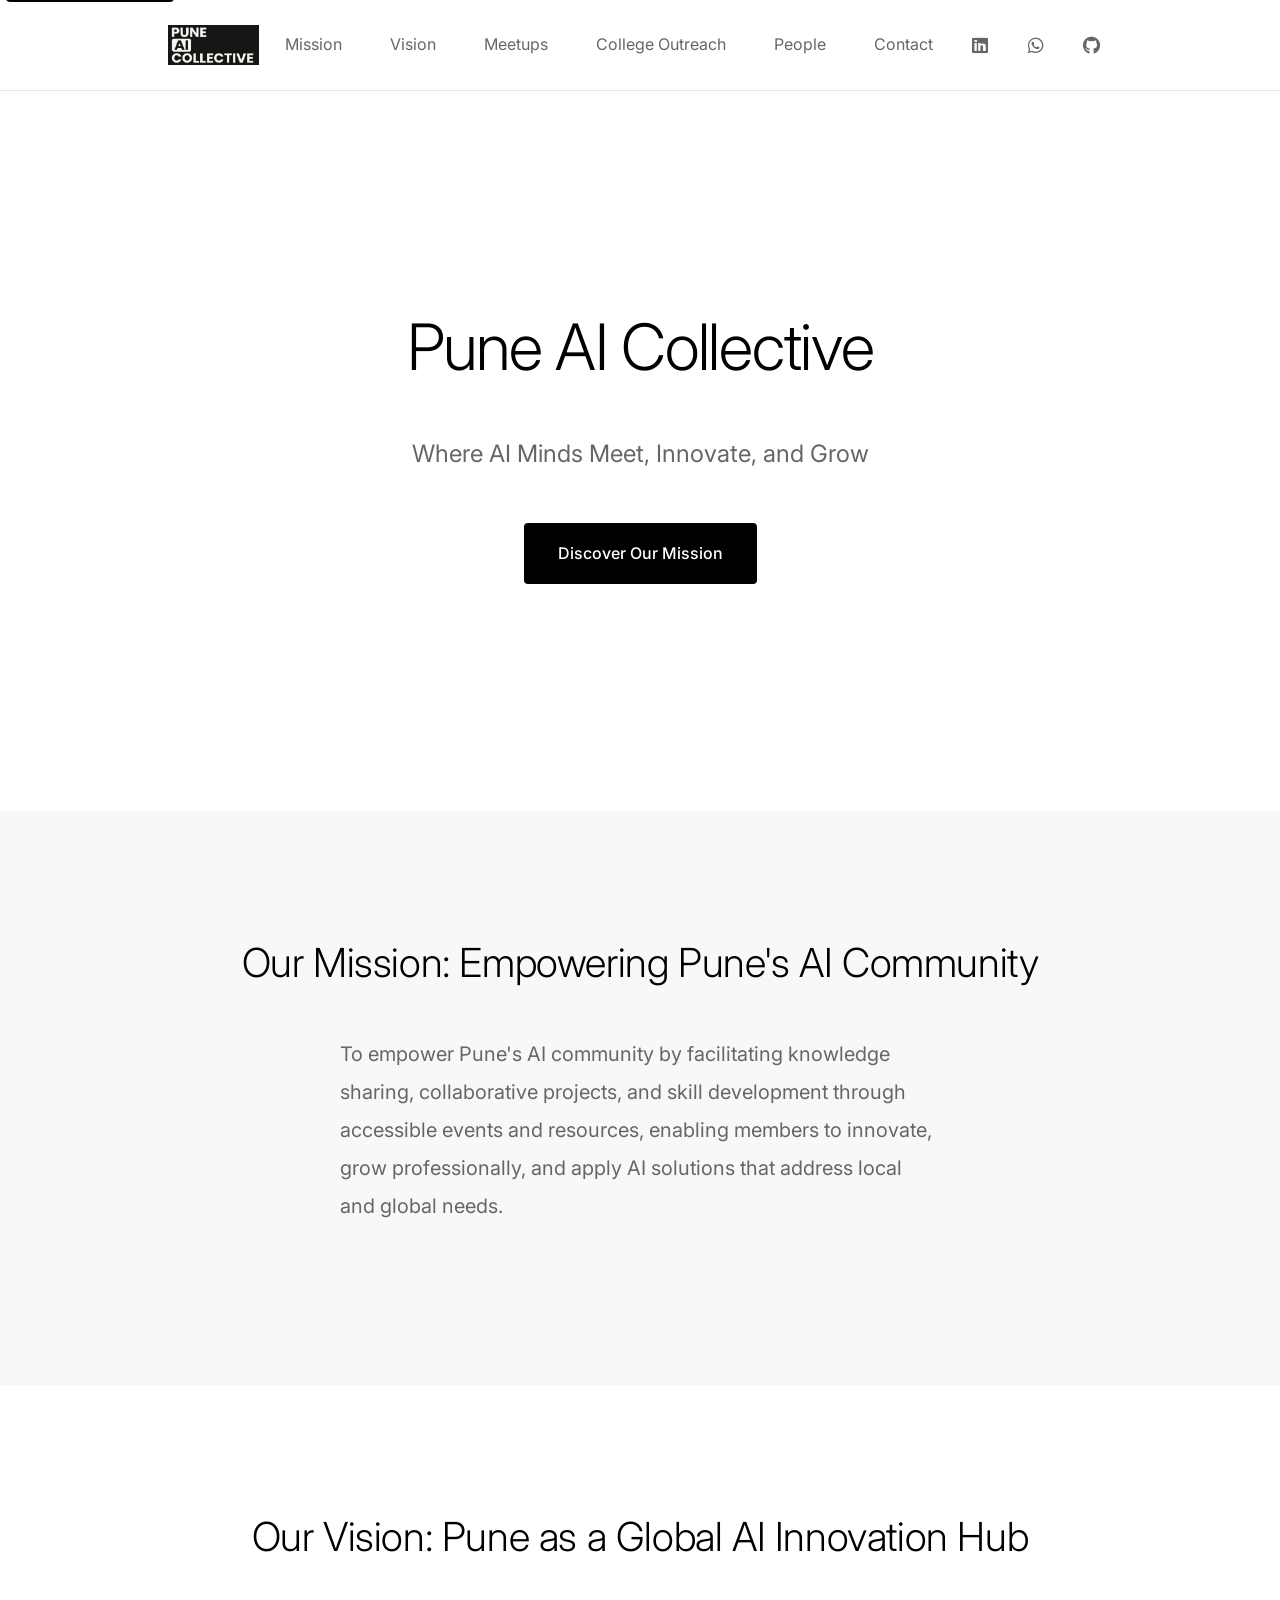
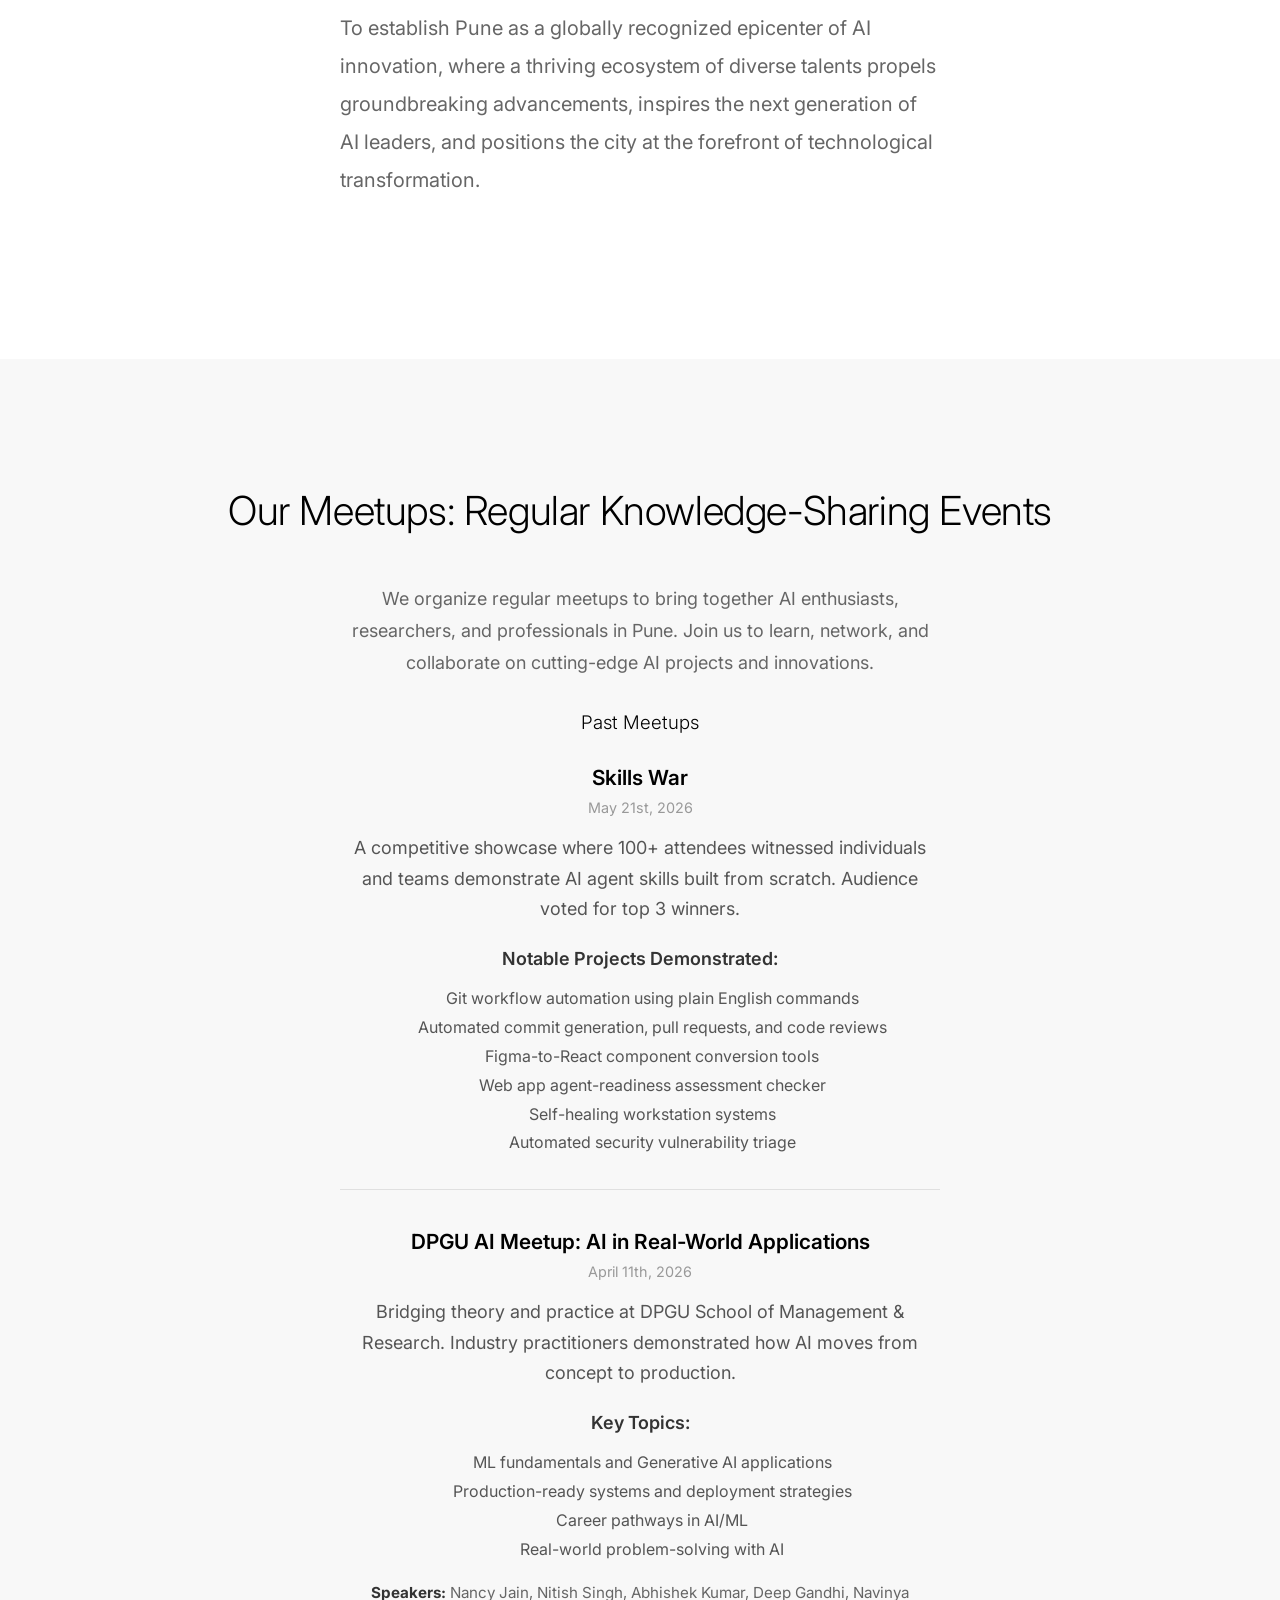
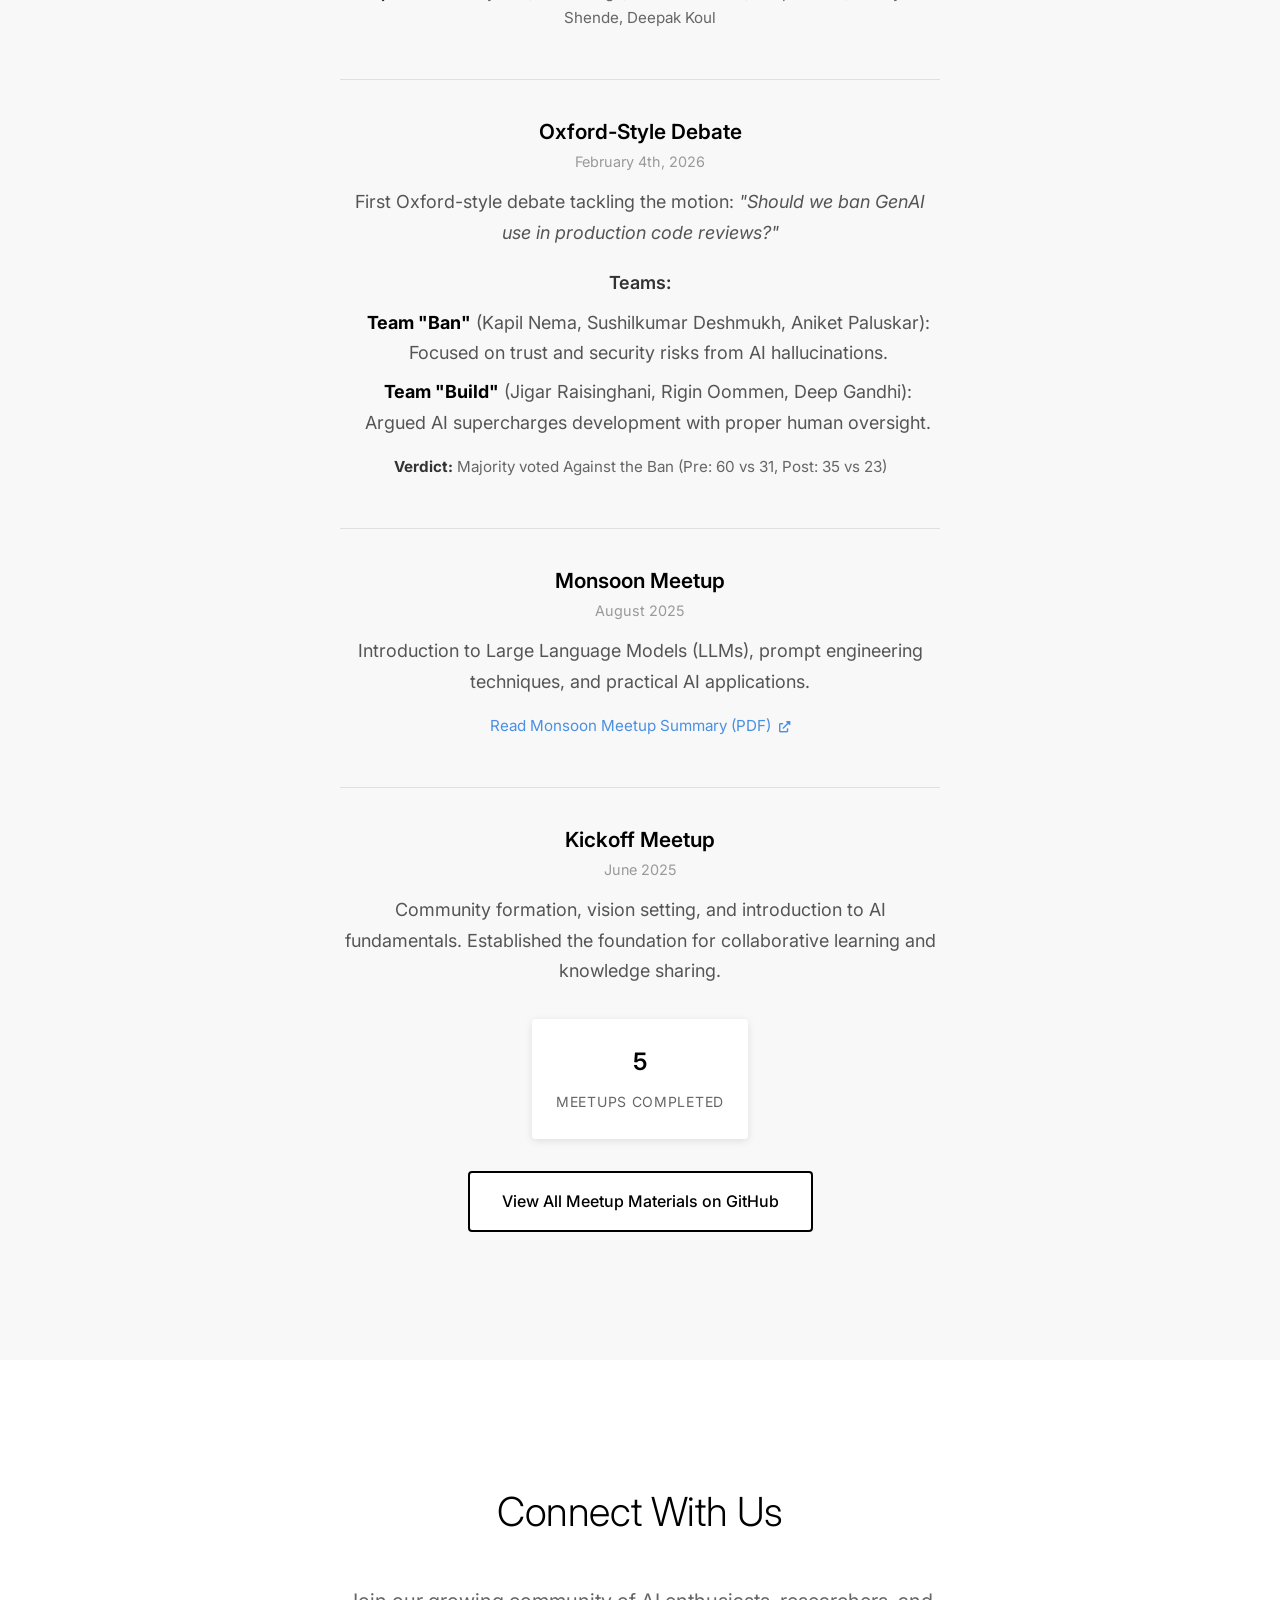
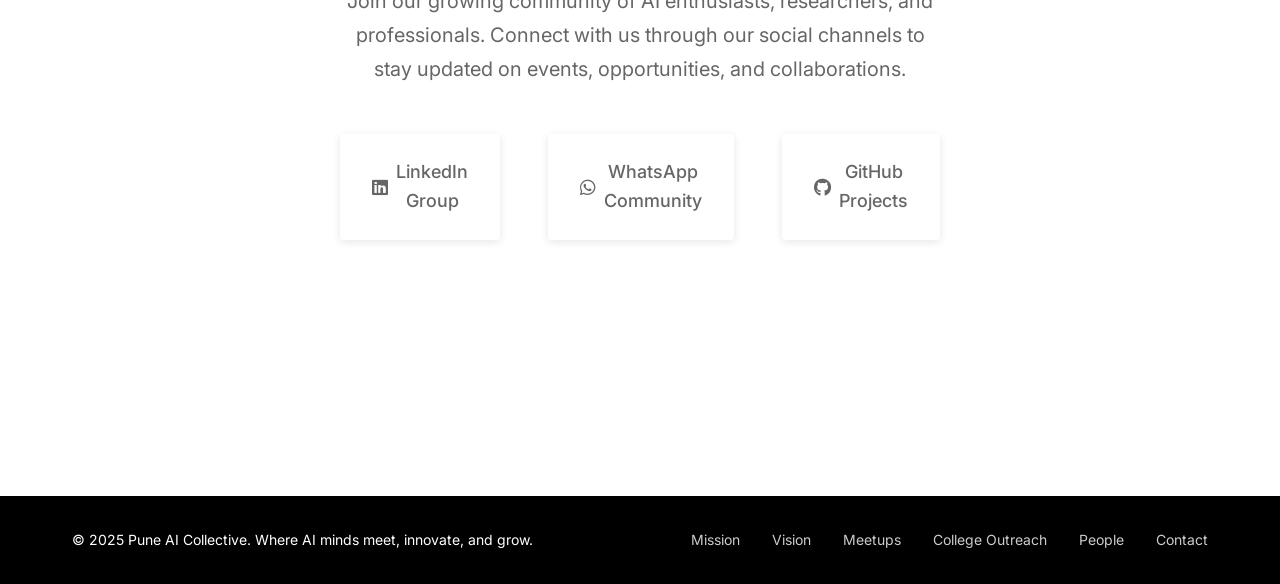
==== commit 0f315d4d: "added people section" ====
--- a/index.html
+++ b/index.html
@@ -174,7 +174,7 @@
                     <a href="college-outreach.html" class="nav-link" role="menuitem">College Outreach</a>
                 </li>
                 <li class="nav-item" role="none">
-                    <a href="ai-jobs.html" class="nav-link" role="menuitem">AI Jobs</a>
+                    <a href="people.html" class="nav-link" role="menuitem">People</a>
                 </li>
                 <li class="nav-item" role="none">
                     <a href="#contact" class="nav-link" role="menuitem">Contact</a>
@@ -443,7 +443,7 @@
                     <a href="#vision" class="footer-link">Vision</a>
                     <a href="#meetups" class="footer-link">Meetups</a>
                     <a href="college-outreach.html" class="footer-link">College Outreach</a>
-                    <a href="ai-jobs.html" class="footer-link">AI Jobs</a>
+                    <a href="people.html" class="footer-link">People</a>
                     <a href="#contact" class="footer-link">Contact</a>
                 </div>
             </div>
